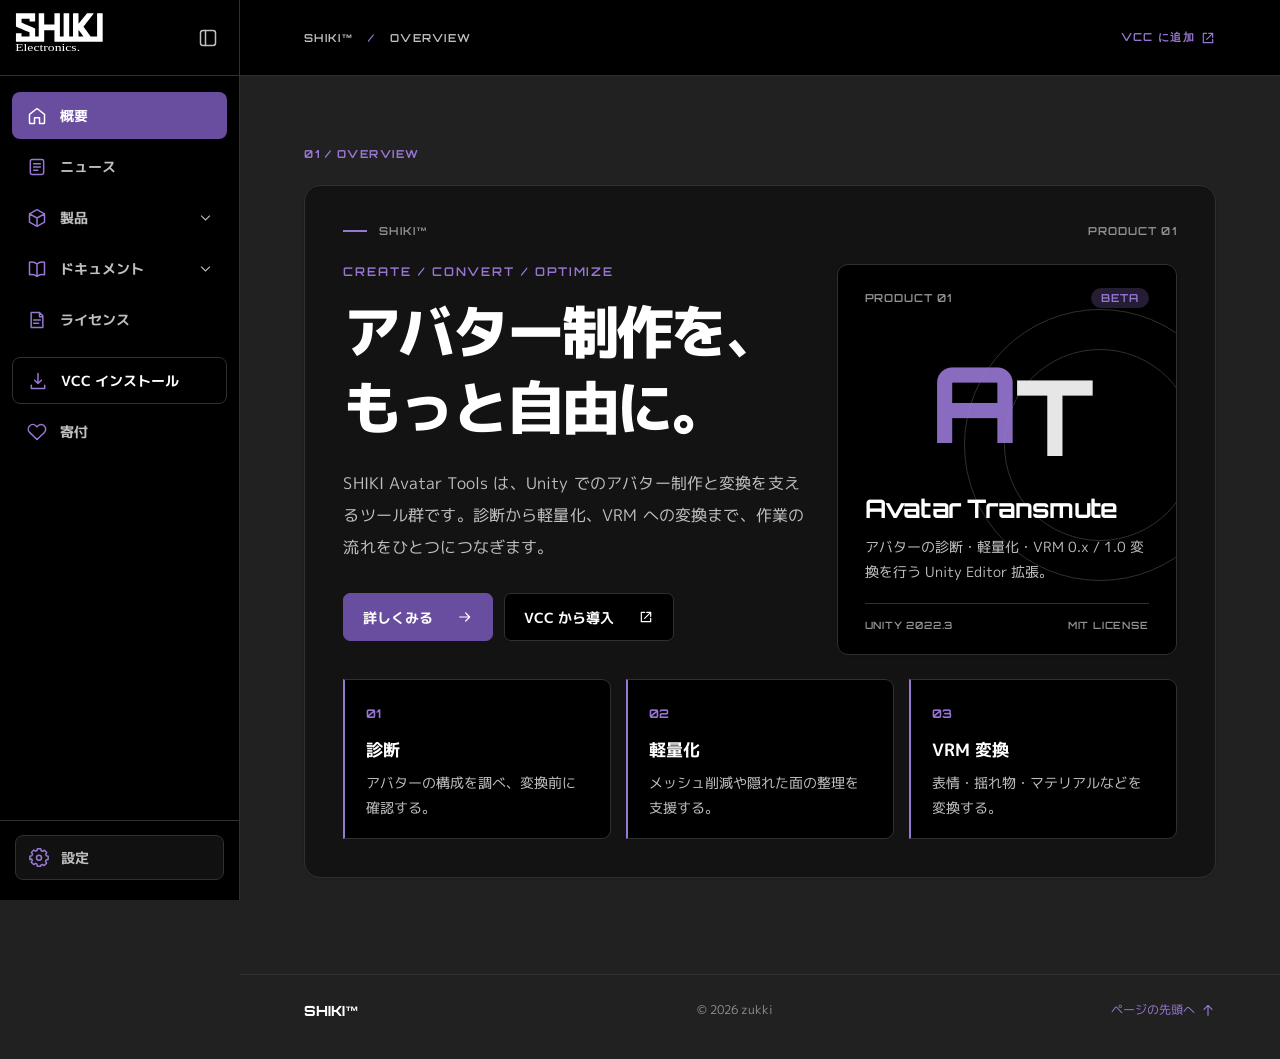
==== index.html @ 2974c8b5 "first commit" ====
<!doctype html>
<html lang="ja" data-theme="dark">
<head>
  <meta charset="utf-8"><meta name="viewport" content="width=device-width, initial-scale=1">
  <meta name="theme-color" content="#212121">
  <meta name="description" content="SHIKI Avatar Tools。Unity 向けアバター制作ツールの概要、ニュース、ドキュメント、ライセンス、VCC インストール。">
  <title>概要 — SHIKI™</title>
  <link rel="icon" href="./assets/svg/favicon.svg" type="image/svg+xml">
  <link rel="preconnect" href="https://fonts.googleapis.com"><link rel="preconnect" href="https://fonts.gstatic.com" crossorigin>
  <link href="https://fonts.googleapis.com/css2?family=M+PLUS+1p:wght@400;500;600;700;800&family=Noto+Sans+KR:wght@400;600;700&family=Noto+Sans+SC:wght@400;600;700&family=Noto+Sans+TC:wght@400;600;700&family=Orbitron:wght@500;600;700;800&display=swap" rel="stylesheet">
  <link rel="stylesheet" href="./assets/css/style.css"><script src="./assets/js/extra.js" defer></script><script src="./assets/js/script.js" defer></script>
</head>
<body data-page="overview">
  <a class="skip-link" href="#main"><span data-i18n="skip" >本文へ移動</span></a>
  <div class="cursor-glow" aria-hidden="true"></div>
  <aside class="sidebar" id="site-sidebar" aria-label="Site navigation">
    <div class="sidebar-head">
      <a class="brand" href="./index.html" aria-label="SHIKI Avatar Tools"><img src="./assets/svg/shiki-logo.svg" alt="SHIKI Electronics"></a>
      <button id="sidebar-toggle" class="sidebar-toggle" type="button" aria-controls="site-sidebar" aria-expanded="true" aria-label="サイドバーを折りたたむ"><svg aria-hidden="true" viewBox="0 0 24 24"><use href="./assets/svg/icons.svg#sidebar"/></svg></button>
    </div>
    <nav class="side-nav" aria-label="Main navigation"><a href="./index.html" class="active" aria-current="page"><span class="nav-icon"><svg aria-hidden="true" viewBox="0 0 24 24"><use href="./assets/svg/icons.svg#home"/></svg></span><span data-i18n="nav_overview" >概要</span></a><a href="./news.html" class="" ><span class="nav-icon"><svg aria-hidden="true" viewBox="0 0 24 24"><use href="./assets/svg/icons.svg#news"/></svg></span><span data-i18n="nav_news" >ニュース</span></a><div class="nav-group" data-nav-group="products"><button type="button" class="nav-disclosure" aria-controls="nav-products-items" aria-expanded="false" aria-label="製品"><span class="nav-icon"><svg aria-hidden="true" viewBox="0 0 24 24"><use href="./assets/svg/icons.svg#cube"/></svg></span><span data-i18n="nav_products" >製品</span><svg class="nav-chevron" aria-hidden="true" viewBox="0 0 24 24"><use href="./assets/svg/icons.svg#down"/></svg></button><div class="nav-branch" id="nav-products-items" hidden><a href="./tools/avatar-transmute.html" class="nav-child" ><span class="nav-icon"><svg aria-hidden="true" viewBox="0 0 24 24"><use href="./assets/svg/icons.svg#right"/></svg></span><span data-i18n="nav_avatar_transmute" >Avatar Transmute</span></a></div></div><div class="nav-group" data-nav-group="docs"><button type="button" class="nav-disclosure" aria-controls="nav-docs-items" aria-expanded="false" aria-label="ドキュメント"><span class="nav-icon"><svg aria-hidden="true" viewBox="0 0 24 24"><use href="./assets/svg/icons.svg#book"/></svg></span><span data-i18n="nav_docs" >ドキュメント</span><svg class="nav-chevron" aria-hidden="true" viewBox="0 0 24 24"><use href="./assets/svg/icons.svg#down"/></svg></button><div class="nav-branch" id="nav-docs-items" hidden><a href="./docs.html" class="nav-child " ><span class="nav-icon"><svg aria-hidden="true" viewBox="0 0 24 24"><use href="./assets/svg/icons.svg#book"/></svg></span><span data-i18n="nav_docs_all" >一覧を見る</span></a><a href="./docs/install.html" class="nav-child" ><span class="nav-icon"><svg aria-hidden="true" viewBox="0 0 24 24"><use href="./assets/svg/icons.svg#download"/></svg></span><span data-i18n="nav_docs_install" >共通 / インストール</span></a><a href="./docs/avatar-transmute.html" class="nav-child" ><span class="nav-icon"><svg aria-hidden="true" viewBox="0 0 24 24"><use href="./assets/svg/icons.svg#book"/></svg></span><span data-i18n="nav_docs_at" >Avatar Transmute</span></a></div></div><a href="./license.html" class="" ><span class="nav-icon"><svg aria-hidden="true" viewBox="0 0 24 24"><use href="./assets/svg/icons.svg#license"/></svg></span><span data-i18n="nav_license" >ライセンス</span></a><a href="https://shikielectronics.github.io/vpm-repository/" class="install-nav" ><span class="nav-icon"><svg aria-hidden="true" viewBox="0 0 24 24"><use href="./assets/svg/icons.svg#download"/></svg></span><span data-i18n="nav_install" >VCC インストール</span></a><a href="./donate.html" class="" ><span class="nav-icon"><svg aria-hidden="true" viewBox="0 0 24 24"><use href="./assets/svg/icons.svg#heart"/></svg></span><span data-i18n="nav_donate" >寄付</span></a></nav>
    <div class="sidebar-bottom">
      <div class="settings-panel" id="settings-panel" hidden role="group" aria-label="Settings">
        <div class="settings-heading"><svg aria-hidden="true" viewBox="0 0 24 24"><use href="./assets/svg/icons.svg#settings"/></svg><strong data-i18n="settings" >設定</strong></div>
        <div class="lang-select-wrap"><label for="language-select"><span data-i18n="language" >言語</span></label><select id="language-select" aria-label="Language"><option value="ja">JP</option><option value="ko">KR</option><option value="zh-CN">CN</option><option value="zh-TW">CN-TW</option><option value="en">EN</option></select></div>
        <div class="theme-row"><span><span data-i18n="appearance" >表示</span></span><button class="scene-toggle" id="theme-toggle" type="button" aria-label="ライトテーマに切り替える" aria-pressed="true"><span class="toggle-sky toggle-sky-day"></span><span class="toggle-sky toggle-sky-night"></span><span class="toggle-cloud"></span><span class="toggle-stars"></span><span class="toggle-orb"><svg class="orb-sun" aria-hidden="true" viewBox="0 0 24 24"><use href="./assets/svg/icons.svg#sun"/></svg><svg class="orb-moon" aria-hidden="true" viewBox="0 0 24 24"><use href="./assets/svg/icons.svg#moon"/></svg></span></button></div>
      </div>
      <button type="button" class="settings-button" id="settings-button" aria-controls="settings-panel" aria-expanded="false" aria-label="設定を開く"><svg aria-hidden="true" viewBox="0 0 24 24"><use href="./assets/svg/icons.svg#settings"/></svg><span data-i18n="settings" >設定</span></button>
    </div>
  </aside>
  <div class="page-shell">
    <header class="topbar"><span class="topbar-path">SHIKI™ <span>/</span> OVERVIEW</span><div class="topbar-tools"><a class="topbar-action" href="https://shikielectronics.github.io/vpm-repository/"><span data-i18n="top_install" >VCC に追加</span> <svg aria-hidden="true" viewBox="0 0 24 24"><use href="./assets/svg/icons.svg#external"/></svg></a></div></header>
    <main id="main"><div class="intro" id="products"><div class="overview-heading"><span class="section-index">01 / OVERVIEW</span></div><section class="product-showcase" aria-label="Avatar Transmute" data-reveal>
      <div class="eyebrow"><span class="eyebrow-line"></span> SHIKI™ <span class="edition">PRODUCT 01</span></div>
      <div class="intro-grid"><div class="product-copy"><p class="kicker">CREATE / CONVERT / OPTIMIZE</p>
        <h1 data-i18n="overview_title" id="page-title">アバター制作を、もっと自由に。</h1><p data-i18n="overview_lead" class="lead">SHIKI Avatar Tools は、Unity でのアバター制作と変換を支えるツール群です。診断から軽量化、VRM への変換まで、作業の流れをひとつにつなぎます。</p>
        <div class="intro-actions"><a class="btn btn-primary" href="./tools/avatar-transmute.html"><span data-i18n="button_detail" >詳しくみる</span> <svg aria-hidden="true" viewBox="0 0 24 24"><use href="./assets/svg/icons.svg#right"/></svg></a><a class="btn btn-secondary" href="https://shikielectronics.github.io/vpm-repository/"><span data-i18n="button_install" >VCC から導入</span> <svg aria-hidden="true" viewBox="0 0 24 24"><use href="./assets/svg/icons.svg#external"/></svg></a></div>
      </div><div class="product-panel card" data-reveal><div class="panel-top"><span>PRODUCT 01</span><span class="beta-pill">BETA</span></div><div class="product-glyph" aria-hidden="true"><span>A</span><span>T</span></div><h2>Avatar Transmute</h2>
        <p data-i18n="product_desc" >アバターの診断・軽量化・VRM 0.x / 1.0 変換を行う Unity Editor 拡張。</p><div class="panel-footer"><span>UNITY 2022.3</span><span>MIT LICENSE</span></div></div></div>
      <div class="capability-grid"><article class="mini-card" data-reveal style="--reveal-delay:0ms"><span class="feature-num">01</span><h3 data-i18n="feature_diagnose" >診断</h3><p data-i18n="feature_diagnose_desc" >アバターの構成を調べ、変換前に確認する。</p></article><article class="mini-card" data-reveal style="--reveal-delay:70ms"><span class="feature-num">02</span><h3 data-i18n="feature_optimize" >軽量化</h3><p data-i18n="feature_optimize_desc" >メッシュ削減や隠れた面の整理を支援する。</p></article><article class="mini-card" data-reveal style="--reveal-delay:140ms"><span class="feature-num">03</span><h3 data-i18n="feature_convert" >VRM 変換</h3><p data-i18n="feature_convert_desc" >表情・揺れ物・マテリアルなどを変換する。</p></article></div>
    </section></div></main>
    <footer class="footer"><span class="footer-brand">SHIKI™</span><span>© 2026 zukki</span><a href="#main"><span data-i18n="back_top" >ページの先頭へ</span> <svg aria-hidden="true" viewBox="0 0 24 24"><use href="./assets/svg/icons.svg#up"/></svg></a></footer>
  </div>
</body></html>
---- assets/css/style.css ----
:root{color-scheme:dark;--bg:#212121;--surface:#000;--surface-alt:#111;--border:#303030;--text:#fff;--sub:#c0c0c0;--muted:#929292;--accent:#9877d4;--accent-strong:#694d9f;--accent-tint:#251d33;--hover:#1a1a1a;--shadow:0 1px 3px rgba(0,0,0,.12);--sidebar:240px}
:root[data-theme="light"]{color-scheme:light;--bg:#f2f2f2;--surface:#fff;--surface-alt:#fafafa;--border:#e0e0e0;--text:#1a1a1a;--sub:#555;--muted:#777;--accent:#694d9f;--accent-strong:#694d9f;--accent-tint:#eee7fb;--hover:#f5f5f5;--shadow:0 1px 3px rgba(0,0,0,.08)}
*{box-sizing:border-box}html{scroll-behavior:smooth;scroll-padding-top:88px}body{margin:0;background:var(--bg);color:var(--text);font-family:'M PLUS 1p',system-ui,sans-serif;font-size:16px;line-height:1.8}button,a{font:inherit}button{cursor:pointer}a{color:inherit}a:focus-visible,button:focus-visible,summary:focus-visible{outline:3px solid var(--accent);outline-offset:3px}::selection{background:var(--accent);color:#fff}.skip-link{position:fixed;z-index:1000;top:-60px;left:12px;background:var(--accent-strong);color:white;padding:8px 14px}.skip-link:focus{top:12px}
.sidebar{position:fixed;inset:0 auto 0 0;width:var(--sidebar);display:flex;flex-direction:column;background:var(--surface);border-right:1px solid var(--border);z-index:50}.brand{display:flex;align-items:center;gap:12px;min-height:96px;padding:0 22px;text-decoration:none;border-bottom:1px solid var(--border)}.brand-mark{width:39px;height:39px;display:grid;place-items:center;border-radius:10px;background:var(--accent-strong);font:800 22px/1 Orbitron,sans-serif;color:#fff;box-shadow:0 0 24px rgba(105,77,159,.26)}.brand-name{display:flex;flex-direction:column;line-height:1.2}.brand-name strong{font:800 17px Orbitron,sans-serif;letter-spacing:.06em}.brand-name small{margin-top:4px;font:600 9px Orbitron,sans-serif;letter-spacing:.1em;color:var(--muted)}.side-nav{display:flex;flex-direction:column;gap:4px;padding:26px 12px;flex:1}.side-nav a{display:flex;align-items:center;gap:13px;min-height:47px;padding:0 14px;border-radius:8px;text-decoration:none;font-size:14px;font-weight:600;color:var(--sub);transition:background .2s,color .2s}.side-nav a:hover{background:var(--hover);color:var(--text)}.side-nav a.active{background:var(--accent-strong);color:#fff}.side-nav a.install-nav{margin-top:22px;border:1px solid var(--border);color:var(--text)}.side-nav a.install-nav.active{border-color:var(--accent-strong);color:#fff}.nav-icon{display:grid;place-items:center;width:22px;font:700 20px/1 Orbitron,sans-serif;color:var(--accent)}.active .nav-icon{color:white}.sidebar-bottom{padding:16px 12px 24px;border-top:1px solid var(--border)}.theme-toggle{width:100%;display:flex;align-items:center;gap:12px;padding:10px 14px;border:1px solid var(--border);border-radius:8px;background:var(--surface-alt);color:var(--sub);font-size:13px;text-align:left}.theme-toggle:hover{border-color:var(--accent);color:var(--text)}.theme-toggle span:first-child{font-size:21px;line-height:1}.side-credit{display:block;margin:15px 15px 0;font:500 11px Orbitron,sans-serif;color:var(--muted)}
.page-shell{margin-left:var(--sidebar);min-width:0}.topbar{height:70px;display:flex;align-items:center;justify-content:space-between;gap:16px;padding:0 clamp(24px,5vw,72px);border-bottom:1px solid var(--border);background:var(--surface);font:600 11px Orbitron,sans-serif;letter-spacing:.12em}.topbar-path{color:var(--sub)}.topbar-path span{padding:0 10px;color:var(--accent)}.topbar-action{text-decoration:none;color:var(--accent);white-space:nowrap}.topbar-action:hover{text-decoration:underline}main{max-width:1560px;margin:auto;padding:0 clamp(24px,5vw,72px) 96px}.intro{padding-top:62px}.eyebrow{display:flex;align-items:center;gap:12px;color:var(--muted);font:600 11px Orbitron,sans-serif;letter-spacing:.1em}.eyebrow-line{width:24px;height:2px;background:var(--accent)}.edition{margin-left:auto}.intro-grid{display:grid;grid-template-columns:minmax(0,1.2fr) minmax(340px,.8fr);align-items:stretch;gap:30px;margin-top:35px}.kicker{margin:0 0 14px;color:var(--accent);font:600 12px Orbitron,sans-serif;letter-spacing:.16em}h1,h2,h3,p{margin-top:0}h1{font-size:clamp(2.3rem,4.5vw,4.5rem);line-height:1.32;letter-spacing:-.06em;margin-bottom:22px;font-weight:800}h1 em{font-style:normal;color:var(--accent)}.lead{max-width:660px;color:var(--sub);line-height:2;letter-spacing:.01em;margin-bottom:30px}.intro-actions{display:flex;gap:11px;flex-wrap:wrap;margin-bottom:14px}.btn{display:inline-flex;align-items:center;justify-content:space-between;gap:24px;min-height:48px;padding:10px 19px;border-radius:7px;font-size:14px;font-weight:700;text-decoration:none;transition:transform .2s,background .2s,border-color .2s}.btn:hover{transform:translateY(-2px)}.btn-primary{background:var(--accent-strong);border:1px solid var(--accent-strong);color:#fff}.btn-primary:hover{background:#8061b5;border-color:#8061b5}.btn-secondary{border:1px solid var(--border);background:var(--surface);color:var(--text)}.btn-secondary:hover{border-color:var(--accent)}.card{border:1px solid var(--border);border-radius:11px;background:var(--surface);box-shadow:var(--shadow)}.product-panel{display:flex;flex-direction:column;min-height:370px;overflow:hidden;padding:23px 27px;position:relative}.product-panel:before{content:"";position:absolute;width:270px;height:270px;border:1px solid var(--border);border-radius:50%;right:-60px;top:44px;pointer-events:none}.product-panel:after{content:"";position:absolute;width:190px;height:190px;border:1px solid var(--border);border-radius:50%;right:-20px;top:84px;pointer-events:none}.panel-top,.panel-footer{display:flex;justify-content:space-between;align-items:center;gap:15px;font:600 11px Orbitron,sans-serif;letter-spacing:.08em;color:var(--muted)}.beta-pill{padding:3px 10px;border-radius:999px;background:var(--accent-tint);color:var(--accent)}.product-glyph{display:flex;align-items:center;gap:0;flex:1;color:var(--accent);font:800 clamp(70px,8vw,135px)/1 Orbitron,sans-serif;letter-spacing:-.16em;opacity:.9}.product-glyph span:last-child{color:var(--text);margin-left:12px;transform:translateY(17px)}.product-panel h2{font:700 clamp(20px,2vw,26px) Orbitron,sans-serif;letter-spacing:-.03em;margin:0 0 8px}.product-panel p{color:var(--sub);font-size:14px;margin:0 0 19px}.panel-footer{border-top:1px solid var(--border);padding-top:15px;font-size:10px}.capability-grid{display:grid;grid-template-columns:repeat(3,1fr);gap:15px;margin-top:25px}.mini-card{padding:18px 21px;border-left:2px solid var(--accent);background:var(--surface);border-radius:0 9px 9px 0}.feature-num{color:var(--accent);font:700 12px Orbitron,sans-serif}.mini-card h3{margin:8px 0 4px;font-size:17px}.mini-card p{margin:0;color:var(--sub);font-size:14px}
.section{padding-top:100px;scroll-margin-top:10px}.section-head{display:flex;align-items:end;justify-content:space-between;gap:20px;border-bottom:1px solid var(--border);padding-bottom:19px;margin-bottom:22px}.section-index{color:var(--accent);font:700 11px Orbitron,sans-serif;letter-spacing:.14em}.section-head h2{font-size:clamp(25px,2.6vw,36px);line-height:1.35;margin:8px 0 0;letter-spacing:-.03em}.section-head>p{color:var(--muted);font-size:14px;margin:0 0 4px;text-align:right}.news-item{display:grid;grid-template-columns:140px 1fr 24px;gap:24px;align-items:start;padding:25px 28px}.news-date{font:600 13px Orbitron,sans-serif;color:var(--muted);padding-top:5px}.news-type,.doc-label{font:700 11px Orbitron,sans-serif;letter-spacing:.1em;color:var(--accent)}.news-item h3{font-size:17px;margin:6px 0}.news-item p{color:var(--sub);font-size:14px;margin:0}.news-arrow{font-size:22px;color:var(--accent)}.news-more{display:flex;justify-content:space-between;gap:15px;padding:16px 5px;color:var(--muted);font-size:13px}.news-more a{white-space:nowrap;color:var(--accent);text-decoration:none;font-weight:700}.news-more a:hover{text-decoration:underline}
.docs-layout{display:grid;grid-template-columns:minmax(0,1.35fr) minmax(290px,.65fr);gap:16px}.docs-main,.docs-side{display:flex;flex-direction:column;gap:16px}.doc-card,.detail-card{padding:27px 29px}.doc-card h3,.detail-card h3,.install-grid h3,.license-grid h3{font-size:20px;margin:9px 0 12px}.doc-card p,.detail-card p,.install-grid p,.license-grid p{color:var(--sub);font-size:14px;line-height:1.9}.inline-link{color:var(--accent);font-size:14px;font-weight:700;text-decoration:none}.inline-link:hover{text-decoration:underline}.steps{list-style:none;margin:12px 0 0;padding:0}.steps li{display:flex;gap:18px;border-top:1px solid var(--border);padding:14px 0}.steps li:last-child{padding-bottom:0}.steps li>span{font:700 13px Orbitron,sans-serif;color:var(--accent);padding-top:3px}.steps strong{font-size:15px}.steps p{margin:3px 0 0}.check-list{list-style:none;padding:0;margin:14px 0 0}.check-list li{padding:10px 0 10px 24px;position:relative;font-size:14px;border-top:1px solid var(--border)}.check-list li:before{content:"◆";position:absolute;left:0;color:var(--accent);font-size:10px;top:14px}.caution{border-color:color-mix(in srgb,var(--accent) 40%,var(--border))}.caution p{margin-bottom:0}
.license-grid{display:grid;grid-template-columns:minmax(270px,.7fr) minmax(0,1.3fr);gap:16px}.license-summary,.license-detail{padding:26px 29px}.license-stamp{display:inline-block;color:var(--accent);font:800 42px Orbitron,sans-serif;letter-spacing:-.06em}.license-summary h3{margin-top:1px}.license-summary .muted{font:500 11px Orbitron,sans-serif;color:var(--muted);margin-top:30px}.license-detail details{margin-top:20px;border-top:1px solid var(--border);padding-top:15px}.license-detail summary{display:flex;justify-content:space-between;align-items:center;cursor:pointer;color:var(--accent);font-weight:700;font-size:14px}.license-text{margin-top:18px;padding:18px;background:var(--surface-alt);border:1px solid var(--border);border-radius:6px;max-height:320px;overflow:auto}.license-text p{font-family:system-ui,sans-serif;font-size:13px;line-height:1.65;color:var(--sub);white-space:normal;margin-bottom:14px}.license-text p:last-child{margin-bottom:0}
.install-grid{display:grid;grid-template-columns:1fr 1fr;gap:16px}.install-primary,.install-manual{padding:28px 30px}.install-primary{background:linear-gradient(135deg,var(--surface) 55%,var(--accent-tint))}.install-button{margin:8px 0 18px}.install-primary .small-note{font-size:13px;margin:0}.copy-row{display:flex;align-items:center;gap:10px;border:1px solid var(--border);background:var(--surface-alt);border-radius:7px;padding:7px}.copy-row code{min-width:0;overflow-wrap:anywhere;flex:1;padding:0 7px;font-size:12px;line-height:1.5;color:var(--text)}.copy-row button{flex:none;border:0;border-radius:5px;background:var(--accent-strong);color:#fff;padding:8px 12px;font-size:13px;font-weight:700}.copy-row button:hover{background:#8061b5}.copy-feedback{min-height:20px;margin:3px 0!important;color:var(--accent)!important;font-size:12px!important}.beta-note{border-top:1px solid var(--border);margin-top:12px;padding-top:15px;display:flex;gap:12px}.beta-note span{font:700 11px Orbitron,sans-serif;color:var(--accent)}.beta-note p{margin:0;font-size:13px}.footer{max-width:1560px;margin:auto;padding:24px clamp(24px,5vw,72px) 38px;border-top:1px solid var(--border);display:flex;justify-content:space-between;gap:15px;align-items:center;color:var(--muted);font-size:12px}.footer-brand{font:800 14px Orbitron,sans-serif;color:var(--text)}.footer-brand i{font-style:normal;font-size:10px;color:var(--accent)}.footer a{text-decoration:none;color:var(--accent)}
@media(max-width:1100px){:root{--sidebar:74px}.brand{padding:0;justify-content:center}.brand-name,.side-nav a span:last-child,.theme-label,.side-credit{display:none}.side-nav{align-items:center;padding:26px 8px}.side-nav a,.side-nav a.install-nav{width:48px;justify-content:center;padding:0;margin-top:0}.sidebar-bottom{padding:14px 8px}.theme-toggle{justify-content:center;padding:8px}.intro-grid{grid-template-columns:1fr minmax(280px,.78fr)}}
@media(max-width:760px){:root{--sidebar:0px}body{padding-bottom:65px}.sidebar{inset:auto 0 0;width:100%;height:65px;flex-direction:row;border-right:0;border-top:1px solid var(--border);box-shadow:0 -5px 24px rgba(0,0,0,.12)}.brand{display:none}.side-nav{padding:5px;flex:1;flex-direction:row;justify-content:space-around;gap:1px}.side-nav a,.side-nav a.install-nav{width:auto;min-width:0;flex:1;height:54px;min-height:0;flex-direction:column;gap:0;padding:5px 2px;font-size:10px;line-height:1.3;border:0;margin:0;text-align:center}.side-nav a span:last-child{display:block;white-space:nowrap;font-size:clamp(8px,2.1vw,11px)}.nav-icon{height:24px;font-size:18px}.sidebar-bottom{padding:6px 5px 6px 0;border-top:0;display:flex;align-items:center}.theme-toggle{width:38px;height:48px;border:0;background:transparent}.theme-toggle span:first-child{font-size:19px}.topbar{height:58px}.intro{padding-top:44px}.intro-grid,.docs-layout,.license-grid,.install-grid{grid-template-columns:1fr}.product-panel{min-height:310px}.product-glyph{font-size:100px}.capability-grid{grid-template-columns:1fr}.section{padding-top:76px}.section-head{align-items:start;flex-direction:column;gap:3px}.section-head>p{text-align:left}.footer{flex-wrap:wrap}.news-item{grid-template-columns:1fr 20px;gap:9px}.news-date{grid-column:1/-1}.news-more{flex-direction:column}}
@media(max-width:420px){main{padding-left:18px;padding-right:18px}.topbar{padding:0 18px}.topbar-path{font-size:9px}.topbar-action{font-size:10px}h1{font-size:2.15rem}.product-panel{padding:21px}.news-item,.doc-card,.detail-card,.license-summary,.license-detail,.install-primary,.install-manual{padding:21px}.footer{padding-left:18px;padding-right:18px}.side-nav a span:last-child{font-size:8px}}
@media(prefers-reduced-motion:reduce){html{scroll-behavior:auto}*,*::before,*::after{transition:none!important;animation:none!important}}

/* Shared five-page navigation and preferences */
body{isolation:isolate}.cursor-glow{position:fixed;left:0;top:0;width:min(46vw,520px);height:min(46vw,520px);border-radius:50%;background:radial-gradient(circle,rgba(130,76,205,.15) 0%,rgba(116,70,190,.07) 35%,transparent 70%);pointer-events:none;z-index:80;opacity:0;transition:opacity .4s;mix-blend-mode:screen}.cursor-glow.visible{opacity:1}:root[data-theme="light"] .cursor-glow{background:radial-gradient(circle,rgba(121,70,184,.13),transparent 70%);mix-blend-mode:multiply}
.sidebar,.page-shell{position:relative;z-index:1}.sidebar{position:fixed}.logo-frame{width:52px;height:46px;flex:none;overflow:hidden;display:grid;place-items:center}.logo-frame img{width:75px;max-width:none;display:block;filter:invert(1)}:root[data-theme="light"] .logo-frame img{filter:none}.brand{gap:6px;padding:0 14px}.brand-name strong{font-size:14px;letter-spacing:.03em}.brand-name small{font-size:7px;white-space:nowrap}.nav-icon svg{width:20px;height:20px;fill:none;stroke:currentColor;stroke-width:1.8;stroke-linecap:round;stroke-linejoin:round}.side-nav a.active .nav-icon svg{stroke:#fff}.side-nav a{gap:12px}.sidebar-bottom{padding:15px 15px 19px}.prefs-title{font:600 10px Orbitron,sans-serif;color:var(--muted);letter-spacing:.08em;margin:0 0 9px}.lang-select-wrap,.theme-row{display:flex;align-items:center;justify-content:space-between;gap:8px;color:var(--sub);font-size:13px;margin:10px 0}.lang-select-wrap select,.topbar-tools select{appearance:none;min-width:82px;padding:5px 21px 5px 10px;border:1px solid var(--border);border-radius:6px;background:var(--surface-alt);color:var(--text);font:700 12px Orbitron,sans-serif;cursor:pointer;background-image:url("data:image/svg+xml,%3Csvg xmlns='http://www.w3.org/2000/svg' width='12' height='12' viewBox='0 0 24 24' fill='none' stroke='%239877d4' stroke-width='2'%3E%3Cpath d='m5 9 7 7 7-7'/%3E%3C/svg%3E");background-position:right 5px center;background-repeat:no-repeat}.scene-toggle{width:100px;height:44px;padding:0;border:0;background:transparent;border-radius:30px;overflow:hidden;display:block;flex:none;box-shadow:0 2px 8px rgba(0,0,0,.25)}.scene-toggle img{width:100%;height:100%;display:block}.scene-toggle .scene-day{display:none}:root[data-theme="light"] .scene-toggle .scene-day{display:block}:root[data-theme="light"] .scene-toggle .scene-night{display:none}.scene-toggle:hover{filter:brightness(1.08)}.side-credit{font-size:10px;margin:13px 0 0}.topbar-tools{display:flex;align-items:center;gap:20px}.topbar-tools label,.topbar-tools select{display:none}.topbar-action{display:inline-flex;align-items:center;gap:5px}.topbar-action svg,.btn svg,.inline-link svg,.footer svg,.news-more svg,.license-detail summary svg{width:16px;height:16px;fill:none;stroke:currentColor;stroke-width:1.8;stroke-linecap:round;stroke-linejoin:round;vertical-align:middle}.btn svg{flex:none}.footer a,.news-more a{display:inline-flex;align-items:center;gap:5px}.product-glyph{justify-content:center;overflow:hidden}.product-glyph img{display:block;width:min(100%,260px);height:auto;filter:invert(1)}:root[data-theme="light"] .product-glyph img{filter:none}.product-panel{min-height:360px}.page-section{padding-top:64px;min-height:calc(100vh - 200px)}.page-section .section-head{margin-bottom:26px}.page-section h1{font-size:clamp(2rem,3vw,2.8rem);line-height:1.25;margin:8px 0 0;letter-spacing:-.03em}.page-section .section-head>p{max-width:360px}.news-item h2{font-size:18px;margin:7px 0}.news-item time{font:600 13px Orbitron,sans-serif;color:var(--muted);padding-top:5px}.doc-card h2,.detail-card h2,.license-grid h2,.install-grid h2{font-size:20px;margin:9px 0 12px}.license-detail summary svg{transition:transform .2s}.license-detail details[open] summary svg{transform:rotate(180deg)}.copy-row button:focus-visible{outline:3px solid var(--accent);outline-offset:2px}
html[lang="ko"] body{font-family:'Noto Sans KR','M PLUS 1p',sans-serif}html[lang="zh-CN"] body{font-family:'Noto Sans SC','M PLUS 1p',sans-serif}html[lang="zh-TW"] body{font-family:'Noto Sans TC','M PLUS 1p',sans-serif}html[lang="en"] body{font-family:system-ui,sans-serif}html[lang="en"] h1{letter-spacing:-.045em}
@media(max-width:1100px){.brand{padding:0}.logo-frame{width:58px}.brand-name,.prefs-title,.lang-select-wrap,.theme-row>span,.side-credit{display:none}.sidebar-bottom{padding:10px 4px 16px}.theme-row{margin:0}.scene-toggle{width:62px;height:30px}.nav-icon svg{width:21px;height:21px}.topbar-tools label,.topbar-tools select{display:block}}
@media(max-width:760px){.sidebar{z-index:100}.side-nav a span:last-child{display:block}.sidebar-bottom{padding:8px 5px 8px 0}.scene-toggle{width:48px;height:28px}.topbar-tools{gap:7px}.topbar-tools label{display:none}.topbar-tools select{min-width:70px}.topbar-action{font-size:10px}.page-section{padding-top:40px;min-height:calc(100vh - 210px)}.cursor-glow{display:none}}
@media(max-width:420px){.topbar-path{max-width:160px;overflow:hidden;text-overflow:ellipsis;white-space:nowrap}.topbar-action svg{display:none}.scene-toggle{width:36px;height:24px}.side-nav a span:last-child{font-size:8px}}

/* Sidebar brand, settings, and animated theme control */
:root[data-theme="light"] .cursor-glow{display:none}
.brand{min-height:106px;justify-content:center;padding:10px 15px}.brand>img{display:block;width:100%;max-width:174px;max-height:84px;object-fit:contain;filter:invert(1)}:root[data-theme="light"] .brand>img{filter:none}
.sidebar-bottom{position:relative;padding:14px 15px 20px}.settings-button{width:100%;min-height:44px;display:flex;align-items:center;gap:12px;padding:9px 13px;border:1px solid var(--border);border-radius:8px;background:var(--surface-alt);color:var(--sub);font-size:14px;font-weight:600;text-align:left}.settings-button:hover,.settings-button[aria-expanded="true"]{color:var(--text);border-color:var(--accent);background:var(--accent-tint)}.settings-button svg,.settings-heading svg{width:20px;height:20px;flex:none;fill:none;stroke:currentColor;stroke-width:1.8;stroke-linecap:round;stroke-linejoin:round}.settings-button svg{color:var(--accent)}.settings-panel[hidden]{display:none!important}.settings-panel{position:absolute;left:15px;right:15px;bottom:calc(100% + 8px);z-index:300;padding:16px;background:var(--surface);border:1px solid var(--border);border-radius:11px;box-shadow:0 14px 32px rgba(0,0,0,.24)}.settings-heading{display:flex;align-items:center;gap:9px;padding-bottom:12px;margin-bottom:10px;border-bottom:1px solid var(--border);font-size:14px}.settings-heading svg{color:var(--accent)}.settings-panel .lang-select-wrap,.settings-panel .theme-row{display:flex;margin:13px 0;color:var(--sub);font-size:14px}.settings-panel .lang-select-wrap select{display:block;min-width:98px}.settings-panel .theme-row{margin-bottom:0}.settings-panel .theme-row>span{display:block}
.scene-toggle{position:relative;width:124px;height:52px;overflow:hidden;border:0;border-radius:999px;isolation:isolate;box-shadow:0 2px 8px rgba(0,0,0,.25);background:var(--surface-alt);transition:box-shadow .35s,transform .35s}.scene-toggle:hover{transform:translateY(-1px);box-shadow:0 4px 14px rgba(105,77,159,.32)}.scene-toggle img.scene-day,.scene-toggle img.scene-night{position:absolute;inset:0;display:block!important;width:100%;height:100%;object-fit:cover;transition:opacity .42s cubic-bezier(.2,.8,.2,1),transform .48s cubic-bezier(.2,.8,.2,1)}.scene-toggle .scene-day{opacity:0;transform:translateX(-10px) scale(1.08)}.scene-toggle .scene-night{opacity:1;transform:translateX(0) scale(1)}:root[data-theme="light"] .scene-toggle .scene-day{opacity:1;transform:translateX(0) scale(1)}:root[data-theme="light"] .scene-toggle .scene-night{opacity:0;transform:translateX(10px) scale(1.08)}.scene-toggle::after{content:"";position:absolute;inset:-25% auto -25% -30%;width:30%;background:linear-gradient(90deg,transparent,rgba(255,255,255,.35),transparent);transform:skewX(-20deg);opacity:0;pointer-events:none}.scene-toggle.switching::after{animation:toggle-sheen .5s ease-out}@keyframes toggle-sheen{0%{left:-30%;opacity:0}20%{opacity:1}100%{left:120%;opacity:0}}
.product-panel>*{position:relative;z-index:1}.product-panel::before,.product-panel::after{z-index:0}.product-glyph{justify-content:center;min-height:145px;margin:14px 0 7px;overflow:visible;font-size:clamp(78px,8.2vw,122px);letter-spacing:-.12em;line-height:1}.product-glyph span:first-child{color:var(--accent)}.product-glyph span:last-child{color:var(--text);margin-left:8px;transform:translateY(13px)}.product-panel h2{line-height:1.35}.product-panel p{line-height:1.8}.product-panel{min-height:360px}
@media(max-width:1100px){.brand{display:none}.side-nav{padding-top:20px}.sidebar-bottom{padding:10px 12px 18px}.settings-button{width:48px;height:48px;justify-content:center;padding:0}.settings-button span{display:none}.settings-panel{position:fixed;left:calc(var(--sidebar) + 11px);right:auto;bottom:16px;width:258px}.settings-panel .lang-select-wrap{display:flex}.settings-panel .theme-row>span{display:block}.settings-panel .scene-toggle{width:124px;height:52px}}
@media(max-width:760px){.side-nav{padding:5px}.sidebar-bottom{padding:8px 6px 8px 0}.settings-button{width:46px;height:48px;border:0;background:transparent}.settings-panel{left:auto;right:10px;bottom:74px;width:min(280px,calc(100vw - 20px))}.settings-panel .scene-toggle{width:124px;height:52px}}
@media(prefers-reduced-motion:reduce){.scene-toggle img.scene-day,.scene-toggle img.scene-night{transition:none}.scene-toggle.switching::after{animation:none}}

.topbar-left{display:flex;align-items:center;gap:16px;min-width:0}.sidebar-toggle{width:34px;height:34px;flex:none;display:grid;place-items:center;padding:5px;border:1px solid transparent;border-radius:7px;background:transparent;color:var(--sub)}.sidebar-toggle:hover{background:var(--hover);border-color:var(--border);color:var(--accent)}.sidebar-toggle svg{width:20px;height:20px;fill:none;stroke:currentColor;stroke-width:1.8;stroke-linecap:round;stroke-linejoin:round}
@media(min-width:1101px){:root[data-sidebar="collapsed"]{--sidebar:74px}:root[data-sidebar="collapsed"] .brand{display:none}:root[data-sidebar="collapsed"] .side-nav{align-items:center;padding:20px 8px}:root[data-sidebar="collapsed"] .side-nav a,:root[data-sidebar="collapsed"] .side-nav a.install-nav{width:48px;justify-content:center;padding:0;margin-top:0}:root[data-sidebar="collapsed"] .side-nav a span:last-child{display:none}:root[data-sidebar="collapsed"] .sidebar-bottom{padding:10px 12px 18px}:root[data-sidebar="collapsed"] .settings-button{width:48px;height:48px;justify-content:center;padding:0}:root[data-sidebar="collapsed"] .settings-button span{display:none}:root[data-sidebar="collapsed"] .settings-panel{position:fixed;left:85px;right:auto;bottom:16px;width:258px}}
@media(max-width:1100px){.sidebar-toggle{display:none}}

/* Keep the sidebar and its settings layer above page cards. */
.sidebar{z-index:200}.page-shell{z-index:1}.sidebar-head{min-height:106px;display:flex;align-items:center;gap:8px;padding:0 12px;border-bottom:1px solid var(--border)}.sidebar-head .brand{min-width:0;min-height:0;flex:1;padding:0;border:0}.sidebar-head .brand>img{max-width:165px;max-height:80px}.sidebar-head .sidebar-toggle{display:grid;flex:none;width:38px;height:38px}.sidebar-head .sidebar-toggle:hover{color:var(--accent)}.settings-panel{z-index:300;isolation:isolate}
.settings-panel .scene-toggle{width:88px;height:37px}.settings-panel .scene-toggle img{object-fit:fill}
@media(min-width:1101px){:root[data-sidebar="collapsed"] .sidebar-head{min-height:76px;justify-content:center;padding:0 8px}:root[data-sidebar="collapsed"] .sidebar-head .brand{display:none}:root[data-sidebar="collapsed"] .sidebar-head .sidebar-toggle{width:48px;height:48px}}
@media(min-width:761px) and (max-width:1100px){.sidebar-head{min-height:76px;justify-content:center;padding:0 8px}.sidebar-head .brand{display:none}.sidebar-head .sidebar-toggle{display:grid;width:48px;height:48px}:root[data-sidebar="expanded"]{--sidebar:240px}:root[data-sidebar="expanded"] .sidebar-head{min-height:106px;justify-content:space-between;padding:0 12px}:root[data-sidebar="expanded"] .sidebar-head .brand{display:flex}:root[data-sidebar="expanded"] .sidebar-head .sidebar-toggle{width:38px;height:38px}:root[data-sidebar="expanded"] .side-nav{align-items:stretch;padding:26px 12px}:root[data-sidebar="expanded"] .side-nav a,:root[data-sidebar="expanded"] .side-nav a.install-nav{width:auto;justify-content:flex-start;padding:0 14px}:root[data-sidebar="expanded"] .side-nav a.install-nav{margin-top:22px}:root[data-sidebar="expanded"] .side-nav a span:last-child{display:inline}:root[data-sidebar="expanded"] .sidebar-bottom{padding:14px 15px 20px}:root[data-sidebar="expanded"] .settings-button{width:100%;justify-content:flex-start;padding:9px 13px}:root[data-sidebar="expanded"] .settings-button span{display:inline}:root[data-sidebar="expanded"] .settings-panel{position:absolute;left:15px;right:15px;bottom:calc(100% + 8px);width:auto}}
@media(max-width:760px){.sidebar-head{display:none}.settings-panel .scene-toggle{width:88px;height:37px}}
@media(min-width:761px) and (max-width:1100px){:root[data-sidebar="expanded"] .intro-grid,:root[data-sidebar="expanded"] .docs-layout,:root[data-sidebar="expanded"] .license-grid,:root[data-sidebar="expanded"] .install-grid{grid-template-columns:1fr}:root[data-sidebar="expanded"] .capability-grid{grid-template-columns:1fr}}

/* Product sections and detail view */
.sidebar-head .brand{justify-content:flex-start;text-align:left}.sidebar-head .brand>img{margin:0 auto 0 0;object-position:left center}
.overview-heading{margin-bottom:18px}.product-showcase{position:relative;padding:clamp(22px,3vw,42px);border:1px solid var(--border);border-radius:16px;background:color-mix(in srgb,var(--surface) 42%,var(--bg));box-shadow:var(--shadow)}.product-showcase+.product-showcase{margin-top:26px}.product-showcase .intro-grid{margin-top:26px}.product-showcase .lead{max-width:640px}.product-copy{align-self:center}.product-showcase .capability-grid{margin-top:24px}.product-showcase .mini-card{border:1px solid var(--border);border-left:2px solid var(--accent)}
.tool-detail .section-head{margin-bottom:20px}.tool-detail .section-head .inline-link svg{transform:rotate(180deg)}.tool-detail .section-index{display:block;margin-top:23px}.detail-hero{display:grid;grid-template-columns:minmax(0,1.3fr) minmax(200px,.7fr);gap:24px;align-items:center;padding:clamp(24px,4vw,48px);overflow:hidden}.detail-hero .product-glyph{min-height:0;justify-content:center;margin:0}.detail-lead{font-size:clamp(20px,2.5vw,30px);font-weight:700;line-height:1.65;max-width:700px;margin:12px 0 28px}.detail-grid{display:grid;grid-template-columns:repeat(3,minmax(0,1fr));gap:16px;margin-top:16px}.detail-grid .detail-card{min-width:0}.detail-note{margin-top:16px}.detail-note p{max-width:850px}
.reveal-ready [data-reveal]:not(.is-visible){opacity:0;transform:translateY(18px)}.reveal-ready [data-reveal]{transition:opacity .6s ease,transform .6s cubic-bezier(.2,.7,.2,1);transition-delay:var(--reveal-delay,0ms)}.reveal-ready [data-reveal].is-visible{opacity:1;transform:translateY(0)}
@media(max-width:1100px){.detail-grid{grid-template-columns:1fr 1fr}}
@media(max-width:760px){.product-showcase{padding:22px}.product-showcase .intro-grid{margin-top:22px}.detail-hero{grid-template-columns:1fr}.detail-hero .product-glyph{display:none}.detail-grid{grid-template-columns:1fr}.tool-detail .section-index{margin-top:15px}}
@media(prefers-reduced-motion:reduce){.reveal-ready [data-reveal]{opacity:1!important;transform:none!important;transition:none!important}}

/* Sidebar groups keep their positions when the sidebar opens. */
@media(min-width:761px){.sidebar-head,:root[data-sidebar="expanded"] .sidebar-head,:root[data-sidebar="collapsed"] .sidebar-head{height:76px;min-height:76px}.sidebar-head .brand>img{max-width:122px;max-height:56px}.side-nav,:root[data-sidebar="expanded"] .side-nav{padding-top:16px;overflow-y:auto;overflow-x:hidden;scrollbar-width:thin}.nav-group-title{display:flex;align-items:center;gap:13px;min-height:42px;margin-top:6px;padding:0 14px;color:var(--sub);font-size:14px;font-weight:600}.nav-branch{margin:0 0 5px 28px;padding-left:8px;border-left:1px solid var(--border)}.nav-branch a{min-height:38px;padding:0 9px;font-size:13px}.nav-branch .nav-icon svg{width:17px;height:17px}:root[data-sidebar="collapsed"] .nav-group-title{display:none}:root[data-sidebar="collapsed"] .nav-branch{margin:0;padding:0;border:0}:root[data-sidebar="collapsed"] .nav-branch a{min-height:47px}.side-nav a.install-nav{margin-top:10px}}
@media(min-width:761px) and (max-width:1100px){.nav-group-title{display:none}.nav-branch{margin:0;padding:0;border:0}.nav-branch a{min-height:47px}:root[data-sidebar="expanded"] .nav-group-title{display:flex}:root[data-sidebar="expanded"] .nav-branch{margin:0 0 5px 28px;padding-left:8px;border-left:1px solid var(--border)}:root[data-sidebar="expanded"] .nav-branch a{min-height:38px}}
@media(max-width:760px){.side-nav{min-width:0;overflow-x:auto;overflow-y:hidden;justify-content:flex-start;scrollbar-width:none}.side-nav::-webkit-scrollbar{display:none}.side-nav>a,.side-nav .nav-branch a{flex:0 0 68px;min-width:68px}.nav-group-title{display:none}.nav-branch{display:contents}.nav-branch a.nav-child{font-size:10px}.side-nav a.install-nav{margin-top:0}}
.doc-index{display:grid;grid-template-columns:repeat(2,minmax(0,1fr));gap:16px}.doc-index-card{padding:28px;display:flex;flex-direction:column;align-items:flex-start}.doc-index-card h2{font-size:22px;margin:10px 0}.doc-index-card p{color:var(--sub);flex:1}.doc-index-card .inline-link{margin-top:12px}.donate-card{max-width:760px;padding:32px}.donate-card h2{margin:10px 0}.donate-card p{color:var(--sub)}
@media(max-width:760px){.doc-index{grid-template-columns:1fr}.doc-index-card,.donate-card{padding:22px}}

/* Collapsible sidebar groups and a shared header baseline. */
.nav-branch[hidden]{display:none!important}.nav-disclosure{display:flex;align-items:center;gap:12px;width:100%;min-height:47px;padding:0 14px;border:0;border-radius:8px;background:transparent;color:var(--sub);font-size:14px;font-weight:600;text-align:left}.nav-disclosure:hover,.nav-disclosure[aria-expanded="true"]{background:var(--hover);color:var(--text)}.nav-disclosure .nav-icon{flex:none}.nav-disclosure .nav-icon svg{width:20px;height:20px;fill:none;stroke:currentColor;stroke-width:1.8;stroke-linecap:round;stroke-linejoin:round}.nav-chevron{width:15px;height:15px;flex:none;margin-left:auto;fill:none;stroke:currentColor;stroke-width:1.8;transition:transform .2s}.nav-disclosure[aria-expanded="true"] .nav-chevron{transform:rotate(180deg)}.nav-group:has(.nav-child.active)>.nav-disclosure{color:var(--accent)}
@media(min-width:761px){:root{--topbar-height:76px}.topbar,.sidebar-head,:root[data-sidebar="expanded"] .sidebar-head,:root[data-sidebar="collapsed"] .sidebar-head{height:var(--topbar-height);min-height:var(--topbar-height)}.nav-group{flex:none}.nav-branch{margin:2px 0 5px 28px;padding-left:8px;border-left:1px solid var(--border)}.nav-branch a{min-height:38px;padding:4px 9px;line-height:1.35}.nav-branch .nav-icon{flex:none}:root[data-sidebar="collapsed"] .nav-disclosure{width:48px;justify-content:center;padding:0}:root[data-sidebar="collapsed"] .nav-disclosure [data-i18n],:root[data-sidebar="collapsed"] .nav-disclosure .nav-chevron{display:none}:root[data-sidebar="collapsed"] .nav-branch{margin:0;padding:0;border:0}:root[data-sidebar="collapsed"] .nav-branch a{width:48px;min-height:47px;padding:0}}
@media(min-width:761px) and (max-width:1100px){.nav-disclosure{width:48px;justify-content:center;padding:0}.nav-disclosure [data-i18n],.nav-disclosure .nav-chevron{display:none}:root[data-sidebar="expanded"] .nav-disclosure{width:100%;justify-content:flex-start;padding:0 14px}:root[data-sidebar="expanded"] .nav-disclosure [data-i18n],:root[data-sidebar="expanded"] .nav-disclosure .nav-chevron{display:inline}:root[data-sidebar="expanded"] .nav-branch{margin:2px 0 5px 28px;padding-left:8px;border-left:1px solid var(--border)}:root[data-sidebar="expanded"] .nav-branch a{width:auto;min-height:38px;padding:4px 9px}}
@media(max-width:760px){.nav-group{flex:0 0 68px;min-width:68px}.nav-disclosure{height:54px;min-height:54px;flex-direction:column;justify-content:center;gap:0;padding:5px 2px;font-size:9px;line-height:1.3;text-align:center}.nav-disclosure .nav-icon{height:24px}.nav-disclosure .nav-chevron{display:none}.nav-branch:not([hidden]){display:flex;position:fixed;left:10px;right:10px;bottom:74px;z-index:250;flex-direction:column;gap:3px;margin:0;padding:10px;border:1px solid var(--border);border-radius:10px;background:var(--surface);box-shadow:0 10px 30px rgba(0,0,0,.24)}.nav-branch a,.side-nav .nav-branch a{width:100%;min-height:42px;flex:0 0 auto;flex-direction:row;justify-content:flex-start;gap:12px;padding:7px 12px;font-size:13px;text-align:left}.nav-branch a span:last-child{font-size:13px!important}.nav-branch .nav-icon{width:22px;height:22px}}
@media(prefers-reduced-motion:reduce){.nav-chevron{transition:none}}
@media(min-width:761px){:root[data-sidebar="collapsed"] .nav-branch{display:none!important}}

/* Theme switch: edit these dimensions together with the orb travel distance. */
.settings-panel .scene-toggle {
  position:relative;width:72px;height:30px;flex:none;padding:0;overflow:hidden;
  border:1px solid rgba(120,124,151,.55);border-radius:999px;
  background:#111629;box-shadow:0 2px 6px rgba(0,0,0,.18);isolation:isolate;
}
.settings-panel .scene-toggle::after {content:none}
.scene-toggle .toggle-sky,.scene-toggle .toggle-cloud,
.scene-toggle .toggle-stars,.scene-toggle .toggle-orb {position:absolute;pointer-events:none}

/* Day and night skies fade over each other; clouds and stars follow that state. */
.scene-toggle .toggle-sky {inset:0}
.scene-toggle .toggle-sky-day {background:linear-gradient(135deg,#9bd5e7 0%,#62afd1 55%,#4c8bbd 100%);opacity:0}
.scene-toggle .toggle-sky-night {background:linear-gradient(135deg,#080c1c 0%,#222044 75%,#332755 100%);opacity:1}
.scene-toggle .toggle-cloud {
  left:17px;bottom:-8px;width:24px;height:16px;border-radius:50%;
  background:#f2fbff;box-shadow:14px -2px 0 1px #e8f7fb,30px 5px 0 #f2fbff;
  opacity:0;transform:translateX(-10px);
}
.scene-toggle .toggle-stars {
  inset:0;opacity:1;
  background:radial-gradient(circle at 15% 25%,#fff 0 1px,transparent 1.5px),
    radial-gradient(circle at 34% 62%,#fff 0 .8px,transparent 1.4px),
    radial-gradient(circle at 63% 18%,#d5d0ff 0 1px,transparent 1.5px),
    radial-gradient(circle at 79% 72%,#fff 0 .8px,transparent 1.4px);
}

/* The single orb rolls 42px across the 72px track; its SVG changes mid-roll. */
.scene-toggle .toggle-orb {
  z-index:2;left:2px;top:2px;width:24px;height:24px;border-radius:50%;
  background:rgba(255,255,255,.18);box-shadow:0 1px 5px rgba(0,0,0,.28);
  transform:translateX(42px) rotate(360deg);
}
.scene-toggle .toggle-orb svg {position:absolute;inset:2px;width:20px;height:20px}
.scene-toggle .orb-sun {color:#ffcf40;opacity:0;transform:rotate(90deg) scale(.65)}
.scene-toggle .orb-moon {color:#f4f1df;opacity:1;transform:rotate(0) scale(1)}

/* Light-theme overrides; dark is the default state above. */
:root[data-theme="light"] .scene-toggle .toggle-sky-day {opacity:1}
:root[data-theme="light"] .scene-toggle .toggle-sky-night {opacity:0}
:root[data-theme="light"] .scene-toggle .toggle-cloud {opacity:.95;transform:translateX(0)}
:root[data-theme="light"] .scene-toggle .toggle-stars {opacity:0}
:root[data-theme="light"] .scene-toggle .toggle-orb {transform:translateX(0) rotate(0);background:rgba(255,255,255,.3)}
:root[data-theme="light"] .scene-toggle .orb-sun {opacity:1;transform:rotate(0) scale(1)}
:root[data-theme="light"] .scene-toggle .orb-moon {opacity:0;transform:rotate(-90deg) scale(.65)}

/* JS adds theme-ready after the saved setting is applied, avoiding a load flash. */
:root.theme-ready .scene-toggle .toggle-sky,
:root.theme-ready .scene-toggle .toggle-cloud,
:root.theme-ready .scene-toggle .toggle-stars {transition:opacity .65s ease,transform .65s ease}
:root.theme-ready .scene-toggle .toggle-orb {transition:transform .68s cubic-bezier(.22,.72,.19,1),background .55s ease}
:root.theme-ready .scene-toggle .toggle-orb svg {transition:opacity .3s ease,transform .56s ease}
@media(prefers-reduced-motion:reduce) {
  :root.theme-ready .scene-toggle .toggle-sky,
  :root.theme-ready .scene-toggle .toggle-cloud,
  :root.theme-ready .scene-toggle .toggle-stars,
  :root.theme-ready .scene-toggle .toggle-orb,
  :root.theme-ready .scene-toggle .toggle-orb svg {transition:none!important}
}
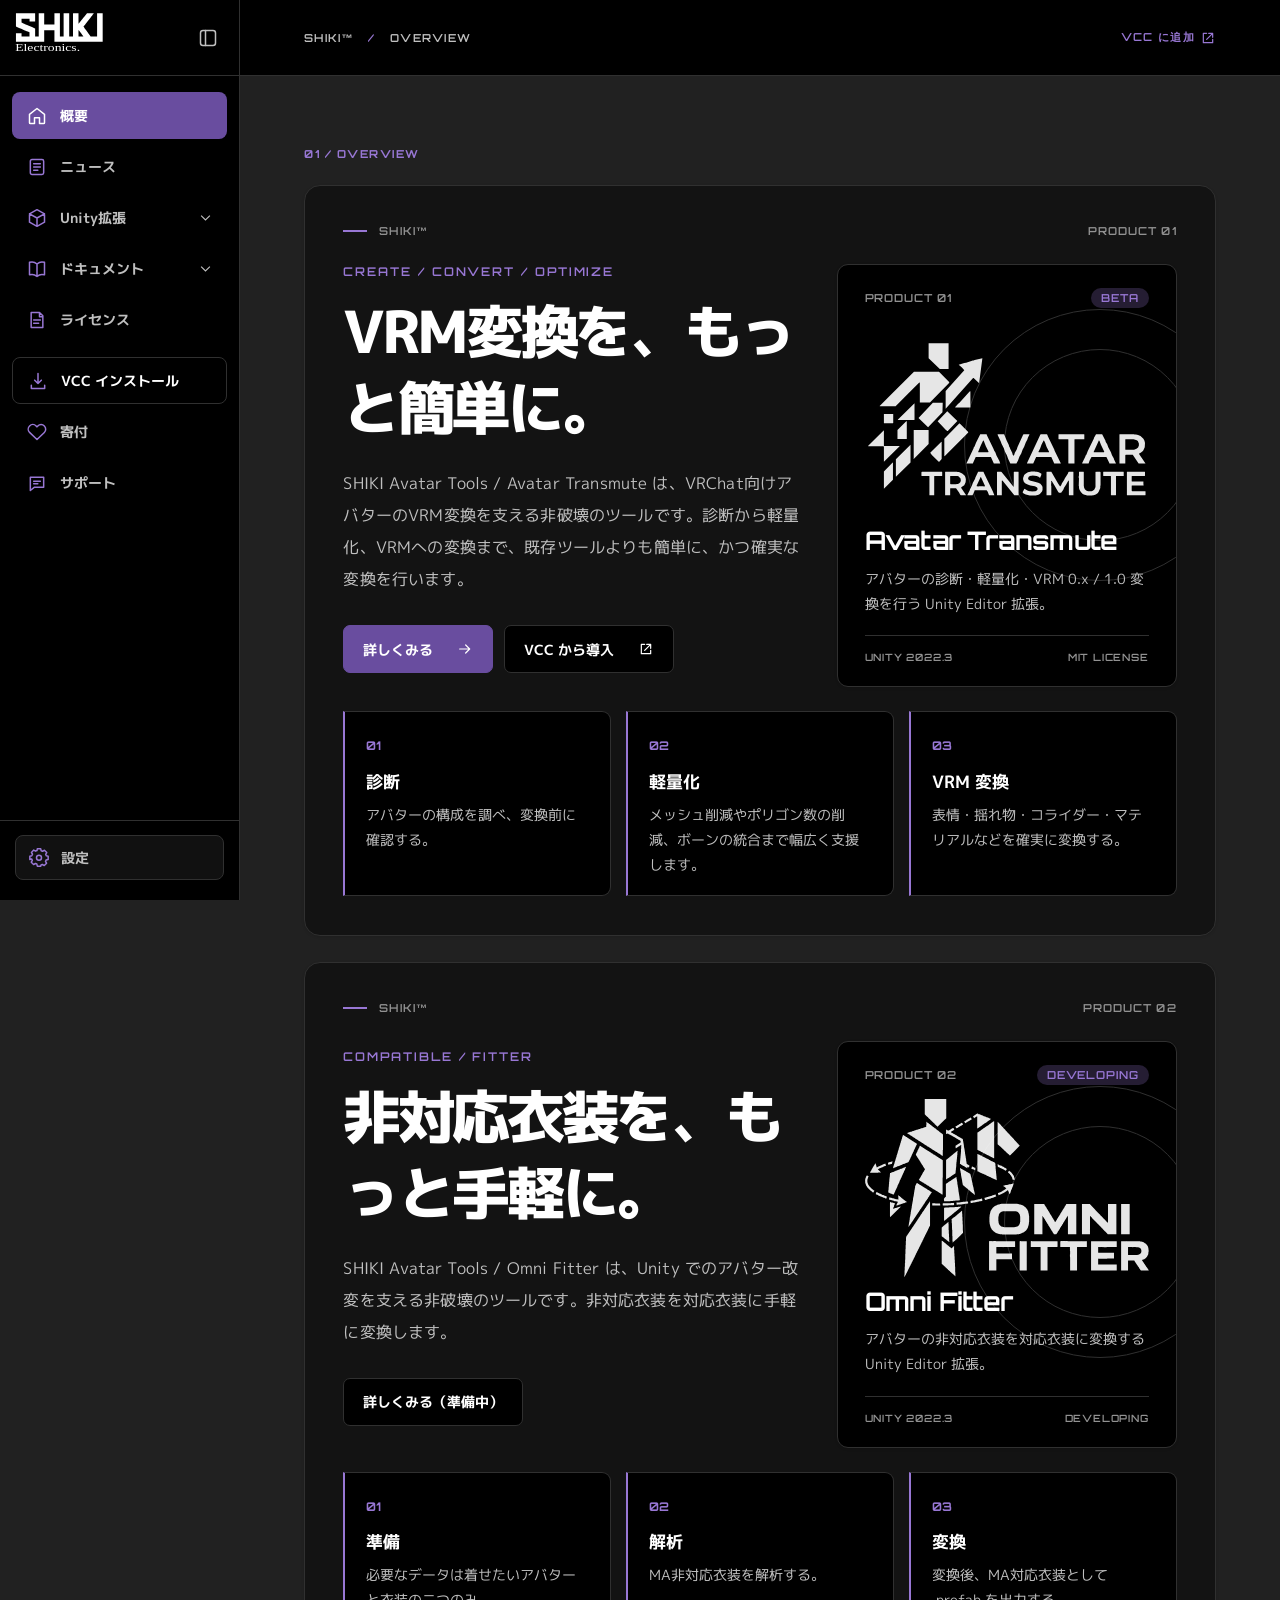
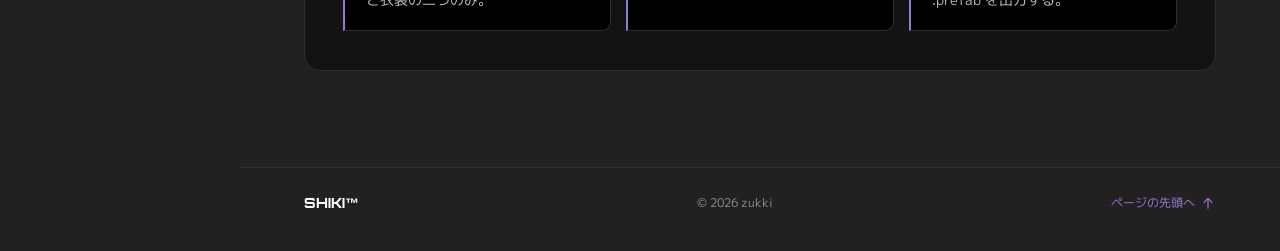
==== commit b0610a0f: "update site." ====
--- a/index.html
+++ b/index.html
@@ -1,44 +1,367 @@
 <!doctype html>
 <html lang="ja" data-theme="dark">
-<head>
-  <meta charset="utf-8"><meta name="viewport" content="width=device-width, initial-scale=1">
-  <meta name="theme-color" content="#212121">
-  <meta name="description" content="SHIKI Avatar Tools。Unity 向けアバター制作ツールの概要、ニュース、ドキュメント、ライセンス、VCC インストール。">
-  <title>概要 — SHIKI™</title>
-  <link rel="icon" href="./assets/svg/favicon.svg" type="image/svg+xml">
-  <link rel="preconnect" href="https://fonts.googleapis.com"><link rel="preconnect" href="https://fonts.gstatic.com" crossorigin>
-  <link href="https://fonts.googleapis.com/css2?family=M+PLUS+1p:wght@400;500;600;700;800&family=Noto+Sans+KR:wght@400;600;700&family=Noto+Sans+SC:wght@400;600;700&family=Noto+Sans+TC:wght@400;600;700&family=Orbitron:wght@500;600;700;800&display=swap" rel="stylesheet">
-  <link rel="stylesheet" href="./assets/css/style.css"><script src="./assets/js/extra.js" defer></script><script src="./assets/js/script.js" defer></script>
-</head>
-<body data-page="overview">
-  <a class="skip-link" href="#main"><span data-i18n="skip" >本文へ移動</span></a>
-  <div class="cursor-glow" aria-hidden="true"></div>
-  <aside class="sidebar" id="site-sidebar" aria-label="Site navigation">
-    <div class="sidebar-head">
-      <a class="brand" href="./index.html" aria-label="SHIKI Avatar Tools"><img src="./assets/svg/shiki-logo.svg" alt="SHIKI Electronics"></a>
-      <button id="sidebar-toggle" class="sidebar-toggle" type="button" aria-controls="site-sidebar" aria-expanded="true" aria-label="サイドバーを折りたたむ"><svg aria-hidden="true" viewBox="0 0 24 24"><use href="./assets/svg/icons.svg#sidebar"/></svg></button>
+  <head>
+    <meta charset="utf-8">
+    <meta name="viewport" content="width=device-width, initial-scale=1">
+    <meta name="theme-color" content="#212121">
+    <meta name="description" content="SHIKI Avatar Tools。Unity 向けアバター制作ツールの概要、ニュース、ドキュメント、ライセンス、VCC インストール。">
+    <title>概要 — SHIKI™</title>
+    <link rel="icon" href="./assets/svg/favicon.svg" type="image/svg+xml">
+    <link rel="preconnect" href="https://fonts.googleapis.com">
+    <link rel="preconnect" href="https://fonts.gstatic.com" crossorigin>
+    <link href="https://fonts.googleapis.com/css2?family=M+PLUS+1p:wght@400;500;600;700;800&family=Noto+Sans+KR:wght@400;600;700&family=Noto+Sans+SC:wght@400;600;700&family=Noto+Sans+TC:wght@400;600;700&family=Orbitron:wght@500;600;700;800&display=swap" rel="stylesheet">
+    <link rel="stylesheet" href="./assets/css/style.css">
+    <script src="./assets/js/translations.js" defer>
+    </script>
+    <script src="./assets/js/script.js" defer>
+    </script>
+  </head>
+  <body data-page="overview">
+    <a class="skip-link" href="#main">
+      <span data-i18n="skip" >本文へ移動</span>
+    </a>
+    <div class="cursor-glow" aria-hidden="true">
     </div>
-    <nav class="side-nav" aria-label="Main navigation"><a href="./index.html" class="active" aria-current="page"><span class="nav-icon"><svg aria-hidden="true" viewBox="0 0 24 24"><use href="./assets/svg/icons.svg#home"/></svg></span><span data-i18n="nav_overview" >概要</span></a><a href="./news.html" class="" ><span class="nav-icon"><svg aria-hidden="true" viewBox="0 0 24 24"><use href="./assets/svg/icons.svg#news"/></svg></span><span data-i18n="nav_news" >ニュース</span></a><div class="nav-group" data-nav-group="products"><button type="button" class="nav-disclosure" aria-controls="nav-products-items" aria-expanded="false" aria-label="製品"><span class="nav-icon"><svg aria-hidden="true" viewBox="0 0 24 24"><use href="./assets/svg/icons.svg#cube"/></svg></span><span data-i18n="nav_products" >製品</span><svg class="nav-chevron" aria-hidden="true" viewBox="0 0 24 24"><use href="./assets/svg/icons.svg#down"/></svg></button><div class="nav-branch" id="nav-products-items" hidden><a href="./tools/avatar-transmute.html" class="nav-child" ><span class="nav-icon"><svg aria-hidden="true" viewBox="0 0 24 24"><use href="./assets/svg/icons.svg#right"/></svg></span><span data-i18n="nav_avatar_transmute" >Avatar Transmute</span></a></div></div><div class="nav-group" data-nav-group="docs"><button type="button" class="nav-disclosure" aria-controls="nav-docs-items" aria-expanded="false" aria-label="ドキュメント"><span class="nav-icon"><svg aria-hidden="true" viewBox="0 0 24 24"><use href="./assets/svg/icons.svg#book"/></svg></span><span data-i18n="nav_docs" >ドキュメント</span><svg class="nav-chevron" aria-hidden="true" viewBox="0 0 24 24"><use href="./assets/svg/icons.svg#down"/></svg></button><div class="nav-branch" id="nav-docs-items" hidden><a href="./docs.html" class="nav-child " ><span class="nav-icon"><svg aria-hidden="true" viewBox="0 0 24 24"><use href="./assets/svg/icons.svg#book"/></svg></span><span data-i18n="nav_docs_all" >一覧を見る</span></a><a href="./docs/install.html" class="nav-child" ><span class="nav-icon"><svg aria-hidden="true" viewBox="0 0 24 24"><use href="./assets/svg/icons.svg#download"/></svg></span><span data-i18n="nav_docs_install" >共通 / インストール</span></a><a href="./docs/avatar-transmute.html" class="nav-child" ><span class="nav-icon"><svg aria-hidden="true" viewBox="0 0 24 24"><use href="./assets/svg/icons.svg#book"/></svg></span><span data-i18n="nav_docs_at" >Avatar Transmute</span></a></div></div><a href="./license.html" class="" ><span class="nav-icon"><svg aria-hidden="true" viewBox="0 0 24 24"><use href="./assets/svg/icons.svg#license"/></svg></span><span data-i18n="nav_license" >ライセンス</span></a><a href="https://shikielectronics.github.io/vpm-repository/" class="install-nav" ><span class="nav-icon"><svg aria-hidden="true" viewBox="0 0 24 24"><use href="./assets/svg/icons.svg#download"/></svg></span><span data-i18n="nav_install" >VCC インストール</span></a><a href="./donate.html" class="" ><span class="nav-icon"><svg aria-hidden="true" viewBox="0 0 24 24"><use href="./assets/svg/icons.svg#heart"/></svg></span><span data-i18n="nav_donate" >寄付</span></a></nav>
-    <div class="sidebar-bottom">
-      <div class="settings-panel" id="settings-panel" hidden role="group" aria-label="Settings">
-        <div class="settings-heading"><svg aria-hidden="true" viewBox="0 0 24 24"><use href="./assets/svg/icons.svg#settings"/></svg><strong data-i18n="settings" >設定</strong></div>
-        <div class="lang-select-wrap"><label for="language-select"><span data-i18n="language" >言語</span></label><select id="language-select" aria-label="Language"><option value="ja">JP</option><option value="ko">KR</option><option value="zh-CN">CN</option><option value="zh-TW">CN-TW</option><option value="en">EN</option></select></div>
-        <div class="theme-row"><span><span data-i18n="appearance" >表示</span></span><button class="scene-toggle" id="theme-toggle" type="button" aria-label="ライトテーマに切り替える" aria-pressed="true"><span class="toggle-sky toggle-sky-day"></span><span class="toggle-sky toggle-sky-night"></span><span class="toggle-cloud"></span><span class="toggle-stars"></span><span class="toggle-orb"><svg class="orb-sun" aria-hidden="true" viewBox="0 0 24 24"><use href="./assets/svg/icons.svg#sun"/></svg><svg class="orb-moon" aria-hidden="true" viewBox="0 0 24 24"><use href="./assets/svg/icons.svg#moon"/></svg></span></button></div>
+    <aside class="sidebar" id="site-sidebar" aria-label="Site navigation">
+      <div class="sidebar-head">
+        <a class="brand" href="./index.html" aria-label="SHIKI Avatar Tools">
+          <img src="./assets/svg/shiki-logo.svg" alt="SHIKI Electronics">
+        </a>
+        <button id="sidebar-toggle" class="sidebar-toggle" type="button" aria-controls="site-sidebar" aria-expanded="true" aria-label="サイドバーを折りたたむ">
+          <svg aria-hidden="true" viewBox="0 0 24 24">
+            <use href="./assets/svg/icons.svg#sidebar"/>
+          </svg>
+        </button>
       </div>
-      <button type="button" class="settings-button" id="settings-button" aria-controls="settings-panel" aria-expanded="false" aria-label="設定を開く"><svg aria-hidden="true" viewBox="0 0 24 24"><use href="./assets/svg/icons.svg#settings"/></svg><span data-i18n="settings" >設定</span></button>
+      <nav class="side-nav" aria-label="Main navigation">
+        <a href="./index.html" class="active" aria-current="page">
+          <span class="nav-icon">
+            <svg aria-hidden="true" viewBox="0 0 24 24">
+              <use href="./assets/svg/icons.svg#home"/>
+            </svg>
+          </span>
+          <span data-i18n="nav_overview" >概要</span>
+        </a>
+        <a href="./news.html" class="" >
+          <span class="nav-icon">
+            <svg aria-hidden="true" viewBox="0 0 24 24">
+              <use href="./assets/svg/icons.svg#news"/>
+            </svg>
+          </span>
+          <span data-i18n="nav_news" >ニュース</span>
+        </a>
+        <div class="nav-group" data-nav-group="products">
+          <button type="button" class="nav-disclosure" aria-controls="nav-products-items" aria-expanded="false" aria-label="Unity拡張">
+            <span class="nav-icon">
+              <svg aria-hidden="true" viewBox="0 0 24 24">
+                <use href="./assets/svg/icons.svg#cube"/>
+              </svg>
+            </span>
+            <span data-i18n="nav_products" >Unity拡張</span>
+            <svg class="nav-chevron" aria-hidden="true" viewBox="0 0 24 24">
+              <use href="./assets/svg/icons.svg#down"/>
+            </svg>
+          </button>
+          <div class="nav-branch" id="nav-products-items" hidden>
+            <a href="./tools/avatar-transmute.html" class="nav-child" >
+              <span class="nav-icon">
+                <svg aria-hidden="true" viewBox="0 0 24 24">
+                  <use href="./assets/svg/icons.svg#right"/>
+                </svg>
+              </span>
+              <span data-i18n="nav_avatar_transmute" >Avatar Transmute</span>
+            </a>
+          </div>
+        </div>
+        <div class="nav-group" data-nav-group="docs">
+          <button type="button" class="nav-disclosure" aria-controls="nav-docs-items" aria-expanded="false" aria-label="ドキュメント">
+            <span class="nav-icon">
+              <svg aria-hidden="true" viewBox="0 0 24 24">
+                <use href="./assets/svg/icons.svg#book"/>
+              </svg>
+            </span>
+            <span data-i18n="nav_docs" >ドキュメント</span>
+            <svg class="nav-chevron" aria-hidden="true" viewBox="0 0 24 24">
+              <use href="./assets/svg/icons.svg#down"/>
+            </svg>
+          </button>
+          <div class="nav-branch" id="nav-docs-items" hidden>
+            <a href="./docs.html" class="nav-child " >
+              <span class="nav-icon">
+                <svg aria-hidden="true" viewBox="0 0 24 24">
+                  <use href="./assets/svg/icons.svg#book"/>
+                </svg>
+              </span>
+              <span data-i18n="nav_docs_all" >一覧を見る</span>
+            </a>
+            <a href="./docs/install.html" class="nav-child" >
+              <span class="nav-icon">
+                <svg aria-hidden="true" viewBox="0 0 24 24">
+                  <use href="./assets/svg/icons.svg#download"/>
+                </svg>
+              </span>
+              <span data-i18n="nav_docs_install" >共通 / インストール</span>
+            </a>
+            <a href="./docs/avatar-transmute.html" class="nav-child" >
+              <span class="nav-icon">
+                <svg aria-hidden="true" viewBox="0 0 24 24">
+                  <use href="./assets/svg/icons.svg#book"/>
+                </svg>
+              </span>
+              <span data-i18n="nav_docs_at" >Avatar Transmute</span>
+            </a>
+          </div>
+        </div>
+        <a href="./license.html" class="" >
+          <span class="nav-icon">
+            <svg aria-hidden="true" viewBox="0 0 24 24">
+              <use href="./assets/svg/icons.svg#license"/>
+            </svg>
+          </span>
+          <span data-i18n="nav_license" >ライセンス</span>
+        </a>
+        <a href="https://shikielectronics.github.io/vpm-repository/" class="install-nav" >
+          <span class="nav-icon">
+            <svg aria-hidden="true" viewBox="0 0 24 24">
+              <use href="./assets/svg/icons.svg#download"/>
+            </svg>
+          </span>
+          <span data-i18n="nav_install" >VCC インストール</span>
+        </a>
+        <a href="./donate.html" class="" >
+          <span class="nav-icon">
+            <svg aria-hidden="true" viewBox="0 0 24 24">
+              <use href="./assets/svg/icons.svg#heart"/>
+            </svg>
+          </span>
+          <span data-i18n="nav_donate" >寄付</span>
+        </a>
+        <a href="./support.html" class="" >
+          <span class="nav-icon">
+            <svg aria-hidden="true" viewBox="0 0 24 24">
+              <use href="./assets/svg/icons.svg#support"/>
+            </svg>
+          </span>
+          <span data-i18n="nav_support" >サポート</span>
+        </a>
+      </nav>
+      <div class="sidebar-bottom">
+        <div class="settings-panel" id="settings-panel" hidden role="group" aria-label="Settings">
+          <div class="settings-heading">
+            <svg aria-hidden="true" viewBox="0 0 24 24">
+              <use href="./assets/svg/icons.svg#settings"/>
+            </svg>
+            <strong data-i18n="settings" >設定</strong>
+          </div>
+          <div class="lang-select-wrap">
+            <label for="language-select">
+              <span data-i18n="language" >言語</span>
+            </label>
+            <select id="language-select" aria-label="Language">
+              <option value="ja">JP</option>
+              <option value="ko">KR</option>
+              <option value="zh-CN">CN</option>
+              <option value="zh-TW">CN-TW</option>
+              <option value="en">EN</option>
+            </select>
+          </div>
+          <div class="theme-row">
+            <span>
+              <span data-i18n="appearance" >表示</span>
+            </span>
+            <button class="scene-toggle" id="theme-toggle" type="button" aria-label="ライトテーマに切り替える" aria-pressed="true">
+              <span class="toggle-sky toggle-sky-day">
+              </span>
+              <span class="toggle-sky toggle-sky-night">
+              </span>
+              <span class="toggle-cloud">
+              </span>
+              <span class="toggle-stars">
+              </span>
+              <span class="toggle-orb">
+                <svg class="orb-sun" aria-hidden="true" viewBox="0 0 24 24">
+                  <use href="./assets/svg/icons.svg#sun"/>
+                </svg>
+                <svg class="orb-moon" aria-hidden="true" viewBox="0 0 24 24">
+                  <use href="./assets/svg/icons.svg#moon"/>
+                </svg>
+              </span>
+            </button>
+          </div>
+        </div>
+        <button type="button" class="settings-button" id="settings-button" aria-controls="settings-panel" aria-expanded="false" aria-label="設定を開く">
+          <svg aria-hidden="true" viewBox="0 0 24 24">
+            <use href="./assets/svg/icons.svg#settings"/>
+          </svg>
+          <span data-i18n="settings" >設定</span>
+        </button>
+      </div>
+    </aside>
+    <div class="page-shell">
+      <header class="topbar">
+        <button class="mobile-menu-button" id="mobile-menu-button" type="button" aria-controls="site-sidebar" aria-expanded="false" aria-label="メニューを開く">
+          <svg aria-hidden="true" viewBox="0 0 24 24">
+            <use href="./assets/svg/icons.svg#menu"/>
+          </svg>
+        </button>
+        <span class="topbar-path">SHIKI™ <span>/</span> OVERVIEW</span>
+        <div class="topbar-tools">
+          <a class="topbar-action" href="https://shikielectronics.github.io/vpm-repository/">
+            <span data-i18n="top_install" >VCC に追加</span>
+            <svg aria-hidden="true" viewBox="0 0 24 24">
+              <use href="./assets/svg/icons.svg#external"/>
+            </svg>
+          </a>
+        </div>
+      </header>
+      <main id="main">
+        <div class="intro" id="products">
+          <div class="overview-heading">
+            <span class="section-index">01 / OVERVIEW</span>
+          </div>
+
+          <!-- PRODUCT 01: Avatar Transmute -->
+          <section class="product-showcase" aria-label="Avatar Transmute" data-reveal>
+            <div class="eyebrow">
+              <span class="eyebrow-line">
+              </span>
+              SHIKI™ <span class="edition">PRODUCT 01</span>
+            </div>
+
+            <div class="intro-grid">
+              <div class="product-copy">
+                <p class="kicker">CREATE / CONVERT / OPTIMIZE</p>
+                <h1 id="page-title" data-i18n="overview_title">VRM変換を、もっと簡単に。</h1>
+                <p class="lead" data-i18n="overview_lead">SHIKI Avatar Tools / Avatar Transmute は、VRChat向けアバターのVRM変換を支える非破壊のツールです。診断から軽量化、VRMへの変換まで、既存ツールよりも簡単に、かつ確実な変換を行います。</p>
+
+                <div class="intro-actions">
+                  <a class="btn btn-primary" href="./tools/avatar-transmute.html">
+                    <span data-i18n="button_detail">詳しくみる</span>
+                    <svg aria-hidden="true" viewBox="0 0 24 24">
+                      <use href="./assets/svg/icons.svg#right"/>
+                    </svg>
+                  </a>
+                  <a class="btn btn-secondary" href="https://shikielectronics.github.io/vpm-repository/">
+                    <span data-i18n="button_install">VCC から導入</span>
+                    <svg aria-hidden="true" viewBox="0 0 24 24">
+                      <use href="./assets/svg/icons.svg#external"/>
+                    </svg>
+                  </a>
+                </div>
+              </div>
+
+              <div class="product-panel card" data-reveal>
+                <div class="panel-top">
+                  <span>PRODUCT 01</span>
+                  <span class="beta-pill">BETA</span>
+                </div>
+                <div class="product-glyph" aria-hidden="true">
+                  <img src="./assets/svg/avatar-transmute.svg" alt="">
+                </div>
+                <h2>Avatar Transmute</h2>
+                <p data-i18n="product_desc">アバターの診断・軽量化・VRM 0.x / 1.0 変換を行う Unity Editor 拡張。</p>
+                <div class="panel-footer">
+                  <span>UNITY 2022.3</span>
+                  <span>MIT LICENSE</span>
+                </div>
+              </div>
+            </div>
+
+            <div class="capability-grid">
+              <article class="mini-card" data-reveal style="--reveal-delay:0ms">
+                <span class="feature-num">01</span>
+                <h3 data-i18n="feature_diagnose">診断</h3>
+                <p data-i18n="feature_diagnose_desc">アバターの構成を調べ、変換前に確認する。</p>
+              </article>
+              <article class="mini-card" data-reveal style="--reveal-delay:70ms">
+                <span class="feature-num">02</span>
+                <h3 data-i18n="feature_optimize">軽量化</h3>
+                <p data-i18n="feature_optimize_desc">メッシュ削減やポリゴン数の削減、ボーンの統合まで幅広く支援します。</p>
+              </article>
+              <article class="mini-card" data-reveal style="--reveal-delay:140ms">
+                <span class="feature-num">03</span>
+                <h3 data-i18n="feature_convert">VRM 変換</h3>
+                <p data-i18n="feature_convert_desc">表情・揺れ物・コライダー・マテリアルなどを確実に変換する。</p>
+              </article>
+            </div>
+          </section>
+
+          <!-- PRODUCT 02: Omni Fitter -->
+          <section class="product-showcase" aria-label="Omni Fitter" data-reveal>
+            <div class="eyebrow">
+              <span class="eyebrow-line">
+              </span>
+              SHIKI™ <span class="edition">PRODUCT 02</span>
+            </div>
+
+            <div class="intro-grid">
+              <div class="product-copy">
+                <p class="kicker">COMPATIBLE / FITTER</p>
+                <h2 style="font-size:clamp(2.3rem,4.5vw,4.5rem);line-height:1.32;letter-spacing:-.06em;margin-bottom:22px;font-weight:800" data-i18n="omni_fitter_title">
+                  非対応衣装を、もっと手軽に。
+                </h2>
+                <p class="lead" data-i18n="omni_fitter_lead">SHIKI Avatar Tools / Omni Fitter は、Unity でのアバター改変を支える非破壊のツールです。非対応衣装を対応衣装に手軽に変換します。</p>
+
+                <!-- 詳細ページを作成したら、下の span を a タグに変更する -->
+                <div class="intro-actions">
+                  <span class="btn btn-secondary" aria-disabled="true" data-i18n="omni_fitter_details">詳しくみる（準備中）</span>
+                </div>
+              </div>
+
+              <div class="product-panel card" data-reveal>
+                <div class="panel-top">
+                  <span>PRODUCT 02</span>
+                  <span class="beta-pill">DEVELOPING</span>
+                </div>
+                <div class="product-glyph" aria-hidden="true">
+                  <img src="./assets/svg/omni-fitter.svg" alt="">
+                  <!--
+                  <svg width="260" height="150" viewBox="0 0 260 150" role="img">
+                    <text x="130" y="105" text-anchor="middle"
+                          fill="currentColor" font-family="Orbitron, sans-serif"
+                          font-size="100" font-weight="800" letter-spacing="-12">OF</text>
+                  </svg>
+                  -->
+                </div>
+                <h2>Omni Fitter</h2>
+                <p data-i18n="omni_fitter_panel_description">アバターの非対応衣装を対応衣装に変換する Unity Editor 拡張。</p>
+                <div class="panel-footer">
+                  <span>UNITY 2022.3</span>
+                  <span>DEVELOPING</span>
+                </div>
+              </div>
+            </div>
+
+            <div class="capability-grid">
+              <article class="mini-card" data-reveal style="--reveal-delay:0ms">
+                <span class="feature-num">01</span>
+                <h3 data-i18n="omni_fitter_feature_01">準備</h3>
+                <p data-i18n="omni_fitter_feature_01_description">必要なデータは着せたいアバターと衣装の二つのみ。</p>
+              </article>
+              <article class="mini-card" data-reveal style="--reveal-delay:70ms">
+                <span class="feature-num">02</span>
+                <h3 data-i18n="omni_fitter_feature_02">解析</h3>
+                <p data-i18n="omni_fitter_feature_02_description">MA非対応衣装を解析する。</p>
+              </article>
+              <article class="mini-card" data-reveal style="--reveal-delay:140ms">
+                <span class="feature-num">03</span>
+                <h3 data-i18n="omni_fitter_feature_03">変換</h3>
+                <p data-i18n="omni_fitter_feature_03_description">変換後、MA対応衣装として .prefab を出力する。</p>
+              </article>
+            </div>
+          </section>
+        </div>
+      </main>
+      <footer class="footer">
+        <span class="footer-brand">SHIKI™</span>
+        <span>© 2026 zukki</span>
+        <a href="#main">
+          <span data-i18n="back_top" >ページの先頭へ</span>
+          <svg aria-hidden="true" viewBox="0 0 24 24">
+            <use href="./assets/svg/icons.svg#up"/>
+          </svg>
+        </a>
+      </footer>
     </div>
-  </aside>
-  <div class="page-shell">
-    <header class="topbar"><span class="topbar-path">SHIKI™ <span>/</span> OVERVIEW</span><div class="topbar-tools"><a class="topbar-action" href="https://shikielectronics.github.io/vpm-repository/"><span data-i18n="top_install" >VCC に追加</span> <svg aria-hidden="true" viewBox="0 0 24 24"><use href="./assets/svg/icons.svg#external"/></svg></a></div></header>
-    <main id="main"><div class="intro" id="products"><div class="overview-heading"><span class="section-index">01 / OVERVIEW</span></div><section class="product-showcase" aria-label="Avatar Transmute" data-reveal>
-      <div class="eyebrow"><span class="eyebrow-line"></span> SHIKI™ <span class="edition">PRODUCT 01</span></div>
-      <div class="intro-grid"><div class="product-copy"><p class="kicker">CREATE / CONVERT / OPTIMIZE</p>
-        <h1 data-i18n="overview_title" id="page-title">アバター制作を、もっと自由に。</h1><p data-i18n="overview_lead" class="lead">SHIKI Avatar Tools は、Unity でのアバター制作と変換を支えるツール群です。診断から軽量化、VRM への変換まで、作業の流れをひとつにつなぎます。</p>
-        <div class="intro-actions"><a class="btn btn-primary" href="./tools/avatar-transmute.html"><span data-i18n="button_detail" >詳しくみる</span> <svg aria-hidden="true" viewBox="0 0 24 24"><use href="./assets/svg/icons.svg#right"/></svg></a><a class="btn btn-secondary" href="https://shikielectronics.github.io/vpm-repository/"><span data-i18n="button_install" >VCC から導入</span> <svg aria-hidden="true" viewBox="0 0 24 24"><use href="./assets/svg/icons.svg#external"/></svg></a></div>
-      </div><div class="product-panel card" data-reveal><div class="panel-top"><span>PRODUCT 01</span><span class="beta-pill">BETA</span></div><div class="product-glyph" aria-hidden="true"><span>A</span><span>T</span></div><h2>Avatar Transmute</h2>
-        <p data-i18n="product_desc" >アバターの診断・軽量化・VRM 0.x / 1.0 変換を行う Unity Editor 拡張。</p><div class="panel-footer"><span>UNITY 2022.3</span><span>MIT LICENSE</span></div></div></div>
-      <div class="capability-grid"><article class="mini-card" data-reveal style="--reveal-delay:0ms"><span class="feature-num">01</span><h3 data-i18n="feature_diagnose" >診断</h3><p data-i18n="feature_diagnose_desc" >アバターの構成を調べ、変換前に確認する。</p></article><article class="mini-card" data-reveal style="--reveal-delay:70ms"><span class="feature-num">02</span><h3 data-i18n="feature_optimize" >軽量化</h3><p data-i18n="feature_optimize_desc" >メッシュ削減や隠れた面の整理を支援する。</p></article><article class="mini-card" data-reveal style="--reveal-delay:140ms"><span class="feature-num">03</span><h3 data-i18n="feature_convert" >VRM 変換</h3><p data-i18n="feature_convert_desc" >表情・揺れ物・マテリアルなどを変換する。</p></article></div>
-    </section></div></main>
-    <footer class="footer"><span class="footer-brand">SHIKI™</span><span>© 2026 zukki</span><a href="#main"><span data-i18n="back_top" >ページの先頭へ</span> <svg aria-hidden="true" viewBox="0 0 24 24"><use href="./assets/svg/icons.svg#up"/></svg></a></footer>
-  </div>
-</body></html>+  </body>
+</html>
--- a/assets/css/style.css
+++ b/assets/css/style.css
@@ -1,92 +1,2549 @@
-:root{color-scheme:dark;--bg:#212121;--surface:#000;--surface-alt:#111;--border:#303030;--text:#fff;--sub:#c0c0c0;--muted:#929292;--accent:#9877d4;--accent-strong:#694d9f;--accent-tint:#251d33;--hover:#1a1a1a;--shadow:0 1px 3px rgba(0,0,0,.12);--sidebar:240px}
-:root[data-theme="light"]{color-scheme:light;--bg:#f2f2f2;--surface:#fff;--surface-alt:#fafafa;--border:#e0e0e0;--text:#1a1a1a;--sub:#555;--muted:#777;--accent:#694d9f;--accent-strong:#694d9f;--accent-tint:#eee7fb;--hover:#f5f5f5;--shadow:0 1px 3px rgba(0,0,0,.08)}
-*{box-sizing:border-box}html{scroll-behavior:smooth;scroll-padding-top:88px}body{margin:0;background:var(--bg);color:var(--text);font-family:'M PLUS 1p',system-ui,sans-serif;font-size:16px;line-height:1.8}button,a{font:inherit}button{cursor:pointer}a{color:inherit}a:focus-visible,button:focus-visible,summary:focus-visible{outline:3px solid var(--accent);outline-offset:3px}::selection{background:var(--accent);color:#fff}.skip-link{position:fixed;z-index:1000;top:-60px;left:12px;background:var(--accent-strong);color:white;padding:8px 14px}.skip-link:focus{top:12px}
-.sidebar{position:fixed;inset:0 auto 0 0;width:var(--sidebar);display:flex;flex-direction:column;background:var(--surface);border-right:1px solid var(--border);z-index:50}.brand{display:flex;align-items:center;gap:12px;min-height:96px;padding:0 22px;text-decoration:none;border-bottom:1px solid var(--border)}.brand-mark{width:39px;height:39px;display:grid;place-items:center;border-radius:10px;background:var(--accent-strong);font:800 22px/1 Orbitron,sans-serif;color:#fff;box-shadow:0 0 24px rgba(105,77,159,.26)}.brand-name{display:flex;flex-direction:column;line-height:1.2}.brand-name strong{font:800 17px Orbitron,sans-serif;letter-spacing:.06em}.brand-name small{margin-top:4px;font:600 9px Orbitron,sans-serif;letter-spacing:.1em;color:var(--muted)}.side-nav{display:flex;flex-direction:column;gap:4px;padding:26px 12px;flex:1}.side-nav a{display:flex;align-items:center;gap:13px;min-height:47px;padding:0 14px;border-radius:8px;text-decoration:none;font-size:14px;font-weight:600;color:var(--sub);transition:background .2s,color .2s}.side-nav a:hover{background:var(--hover);color:var(--text)}.side-nav a.active{background:var(--accent-strong);color:#fff}.side-nav a.install-nav{margin-top:22px;border:1px solid var(--border);color:var(--text)}.side-nav a.install-nav.active{border-color:var(--accent-strong);color:#fff}.nav-icon{display:grid;place-items:center;width:22px;font:700 20px/1 Orbitron,sans-serif;color:var(--accent)}.active .nav-icon{color:white}.sidebar-bottom{padding:16px 12px 24px;border-top:1px solid var(--border)}.theme-toggle{width:100%;display:flex;align-items:center;gap:12px;padding:10px 14px;border:1px solid var(--border);border-radius:8px;background:var(--surface-alt);color:var(--sub);font-size:13px;text-align:left}.theme-toggle:hover{border-color:var(--accent);color:var(--text)}.theme-toggle span:first-child{font-size:21px;line-height:1}.side-credit{display:block;margin:15px 15px 0;font:500 11px Orbitron,sans-serif;color:var(--muted)}
-.page-shell{margin-left:var(--sidebar);min-width:0}.topbar{height:70px;display:flex;align-items:center;justify-content:space-between;gap:16px;padding:0 clamp(24px,5vw,72px);border-bottom:1px solid var(--border);background:var(--surface);font:600 11px Orbitron,sans-serif;letter-spacing:.12em}.topbar-path{color:var(--sub)}.topbar-path span{padding:0 10px;color:var(--accent)}.topbar-action{text-decoration:none;color:var(--accent);white-space:nowrap}.topbar-action:hover{text-decoration:underline}main{max-width:1560px;margin:auto;padding:0 clamp(24px,5vw,72px) 96px}.intro{padding-top:62px}.eyebrow{display:flex;align-items:center;gap:12px;color:var(--muted);font:600 11px Orbitron,sans-serif;letter-spacing:.1em}.eyebrow-line{width:24px;height:2px;background:var(--accent)}.edition{margin-left:auto}.intro-grid{display:grid;grid-template-columns:minmax(0,1.2fr) minmax(340px,.8fr);align-items:stretch;gap:30px;margin-top:35px}.kicker{margin:0 0 14px;color:var(--accent);font:600 12px Orbitron,sans-serif;letter-spacing:.16em}h1,h2,h3,p{margin-top:0}h1{font-size:clamp(2.3rem,4.5vw,4.5rem);line-height:1.32;letter-spacing:-.06em;margin-bottom:22px;font-weight:800}h1 em{font-style:normal;color:var(--accent)}.lead{max-width:660px;color:var(--sub);line-height:2;letter-spacing:.01em;margin-bottom:30px}.intro-actions{display:flex;gap:11px;flex-wrap:wrap;margin-bottom:14px}.btn{display:inline-flex;align-items:center;justify-content:space-between;gap:24px;min-height:48px;padding:10px 19px;border-radius:7px;font-size:14px;font-weight:700;text-decoration:none;transition:transform .2s,background .2s,border-color .2s}.btn:hover{transform:translateY(-2px)}.btn-primary{background:var(--accent-strong);border:1px solid var(--accent-strong);color:#fff}.btn-primary:hover{background:#8061b5;border-color:#8061b5}.btn-secondary{border:1px solid var(--border);background:var(--surface);color:var(--text)}.btn-secondary:hover{border-color:var(--accent)}.card{border:1px solid var(--border);border-radius:11px;background:var(--surface);box-shadow:var(--shadow)}.product-panel{display:flex;flex-direction:column;min-height:370px;overflow:hidden;padding:23px 27px;position:relative}.product-panel:before{content:"";position:absolute;width:270px;height:270px;border:1px solid var(--border);border-radius:50%;right:-60px;top:44px;pointer-events:none}.product-panel:after{content:"";position:absolute;width:190px;height:190px;border:1px solid var(--border);border-radius:50%;right:-20px;top:84px;pointer-events:none}.panel-top,.panel-footer{display:flex;justify-content:space-between;align-items:center;gap:15px;font:600 11px Orbitron,sans-serif;letter-spacing:.08em;color:var(--muted)}.beta-pill{padding:3px 10px;border-radius:999px;background:var(--accent-tint);color:var(--accent)}.product-glyph{display:flex;align-items:center;gap:0;flex:1;color:var(--accent);font:800 clamp(70px,8vw,135px)/1 Orbitron,sans-serif;letter-spacing:-.16em;opacity:.9}.product-glyph span:last-child{color:var(--text);margin-left:12px;transform:translateY(17px)}.product-panel h2{font:700 clamp(20px,2vw,26px) Orbitron,sans-serif;letter-spacing:-.03em;margin:0 0 8px}.product-panel p{color:var(--sub);font-size:14px;margin:0 0 19px}.panel-footer{border-top:1px solid var(--border);padding-top:15px;font-size:10px}.capability-grid{display:grid;grid-template-columns:repeat(3,1fr);gap:15px;margin-top:25px}.mini-card{padding:18px 21px;border-left:2px solid var(--accent);background:var(--surface);border-radius:0 9px 9px 0}.feature-num{color:var(--accent);font:700 12px Orbitron,sans-serif}.mini-card h3{margin:8px 0 4px;font-size:17px}.mini-card p{margin:0;color:var(--sub);font-size:14px}
-.section{padding-top:100px;scroll-margin-top:10px}.section-head{display:flex;align-items:end;justify-content:space-between;gap:20px;border-bottom:1px solid var(--border);padding-bottom:19px;margin-bottom:22px}.section-index{color:var(--accent);font:700 11px Orbitron,sans-serif;letter-spacing:.14em}.section-head h2{font-size:clamp(25px,2.6vw,36px);line-height:1.35;margin:8px 0 0;letter-spacing:-.03em}.section-head>p{color:var(--muted);font-size:14px;margin:0 0 4px;text-align:right}.news-item{display:grid;grid-template-columns:140px 1fr 24px;gap:24px;align-items:start;padding:25px 28px}.news-date{font:600 13px Orbitron,sans-serif;color:var(--muted);padding-top:5px}.news-type,.doc-label{font:700 11px Orbitron,sans-serif;letter-spacing:.1em;color:var(--accent)}.news-item h3{font-size:17px;margin:6px 0}.news-item p{color:var(--sub);font-size:14px;margin:0}.news-arrow{font-size:22px;color:var(--accent)}.news-more{display:flex;justify-content:space-between;gap:15px;padding:16px 5px;color:var(--muted);font-size:13px}.news-more a{white-space:nowrap;color:var(--accent);text-decoration:none;font-weight:700}.news-more a:hover{text-decoration:underline}
-.docs-layout{display:grid;grid-template-columns:minmax(0,1.35fr) minmax(290px,.65fr);gap:16px}.docs-main,.docs-side{display:flex;flex-direction:column;gap:16px}.doc-card,.detail-card{padding:27px 29px}.doc-card h3,.detail-card h3,.install-grid h3,.license-grid h3{font-size:20px;margin:9px 0 12px}.doc-card p,.detail-card p,.install-grid p,.license-grid p{color:var(--sub);font-size:14px;line-height:1.9}.inline-link{color:var(--accent);font-size:14px;font-weight:700;text-decoration:none}.inline-link:hover{text-decoration:underline}.steps{list-style:none;margin:12px 0 0;padding:0}.steps li{display:flex;gap:18px;border-top:1px solid var(--border);padding:14px 0}.steps li:last-child{padding-bottom:0}.steps li>span{font:700 13px Orbitron,sans-serif;color:var(--accent);padding-top:3px}.steps strong{font-size:15px}.steps p{margin:3px 0 0}.check-list{list-style:none;padding:0;margin:14px 0 0}.check-list li{padding:10px 0 10px 24px;position:relative;font-size:14px;border-top:1px solid var(--border)}.check-list li:before{content:"◆";position:absolute;left:0;color:var(--accent);font-size:10px;top:14px}.caution{border-color:color-mix(in srgb,var(--accent) 40%,var(--border))}.caution p{margin-bottom:0}
-.license-grid{display:grid;grid-template-columns:minmax(270px,.7fr) minmax(0,1.3fr);gap:16px}.license-summary,.license-detail{padding:26px 29px}.license-stamp{display:inline-block;color:var(--accent);font:800 42px Orbitron,sans-serif;letter-spacing:-.06em}.license-summary h3{margin-top:1px}.license-summary .muted{font:500 11px Orbitron,sans-serif;color:var(--muted);margin-top:30px}.license-detail details{margin-top:20px;border-top:1px solid var(--border);padding-top:15px}.license-detail summary{display:flex;justify-content:space-between;align-items:center;cursor:pointer;color:var(--accent);font-weight:700;font-size:14px}.license-text{margin-top:18px;padding:18px;background:var(--surface-alt);border:1px solid var(--border);border-radius:6px;max-height:320px;overflow:auto}.license-text p{font-family:system-ui,sans-serif;font-size:13px;line-height:1.65;color:var(--sub);white-space:normal;margin-bottom:14px}.license-text p:last-child{margin-bottom:0}
-.install-grid{display:grid;grid-template-columns:1fr 1fr;gap:16px}.install-primary,.install-manual{padding:28px 30px}.install-primary{background:linear-gradient(135deg,var(--surface) 55%,var(--accent-tint))}.install-button{margin:8px 0 18px}.install-primary .small-note{font-size:13px;margin:0}.copy-row{display:flex;align-items:center;gap:10px;border:1px solid var(--border);background:var(--surface-alt);border-radius:7px;padding:7px}.copy-row code{min-width:0;overflow-wrap:anywhere;flex:1;padding:0 7px;font-size:12px;line-height:1.5;color:var(--text)}.copy-row button{flex:none;border:0;border-radius:5px;background:var(--accent-strong);color:#fff;padding:8px 12px;font-size:13px;font-weight:700}.copy-row button:hover{background:#8061b5}.copy-feedback{min-height:20px;margin:3px 0!important;color:var(--accent)!important;font-size:12px!important}.beta-note{border-top:1px solid var(--border);margin-top:12px;padding-top:15px;display:flex;gap:12px}.beta-note span{font:700 11px Orbitron,sans-serif;color:var(--accent)}.beta-note p{margin:0;font-size:13px}.footer{max-width:1560px;margin:auto;padding:24px clamp(24px,5vw,72px) 38px;border-top:1px solid var(--border);display:flex;justify-content:space-between;gap:15px;align-items:center;color:var(--muted);font-size:12px}.footer-brand{font:800 14px Orbitron,sans-serif;color:var(--text)}.footer-brand i{font-style:normal;font-size:10px;color:var(--accent)}.footer a{text-decoration:none;color:var(--accent)}
-@media(max-width:1100px){:root{--sidebar:74px}.brand{padding:0;justify-content:center}.brand-name,.side-nav a span:last-child,.theme-label,.side-credit{display:none}.side-nav{align-items:center;padding:26px 8px}.side-nav a,.side-nav a.install-nav{width:48px;justify-content:center;padding:0;margin-top:0}.sidebar-bottom{padding:14px 8px}.theme-toggle{justify-content:center;padding:8px}.intro-grid{grid-template-columns:1fr minmax(280px,.78fr)}}
-@media(max-width:760px){:root{--sidebar:0px}body{padding-bottom:65px}.sidebar{inset:auto 0 0;width:100%;height:65px;flex-direction:row;border-right:0;border-top:1px solid var(--border);box-shadow:0 -5px 24px rgba(0,0,0,.12)}.brand{display:none}.side-nav{padding:5px;flex:1;flex-direction:row;justify-content:space-around;gap:1px}.side-nav a,.side-nav a.install-nav{width:auto;min-width:0;flex:1;height:54px;min-height:0;flex-direction:column;gap:0;padding:5px 2px;font-size:10px;line-height:1.3;border:0;margin:0;text-align:center}.side-nav a span:last-child{display:block;white-space:nowrap;font-size:clamp(8px,2.1vw,11px)}.nav-icon{height:24px;font-size:18px}.sidebar-bottom{padding:6px 5px 6px 0;border-top:0;display:flex;align-items:center}.theme-toggle{width:38px;height:48px;border:0;background:transparent}.theme-toggle span:first-child{font-size:19px}.topbar{height:58px}.intro{padding-top:44px}.intro-grid,.docs-layout,.license-grid,.install-grid{grid-template-columns:1fr}.product-panel{min-height:310px}.product-glyph{font-size:100px}.capability-grid{grid-template-columns:1fr}.section{padding-top:76px}.section-head{align-items:start;flex-direction:column;gap:3px}.section-head>p{text-align:left}.footer{flex-wrap:wrap}.news-item{grid-template-columns:1fr 20px;gap:9px}.news-date{grid-column:1/-1}.news-more{flex-direction:column}}
-@media(max-width:420px){main{padding-left:18px;padding-right:18px}.topbar{padding:0 18px}.topbar-path{font-size:9px}.topbar-action{font-size:10px}h1{font-size:2.15rem}.product-panel{padding:21px}.news-item,.doc-card,.detail-card,.license-summary,.license-detail,.install-primary,.install-manual{padding:21px}.footer{padding-left:18px;padding-right:18px}.side-nav a span:last-child{font-size:8px}}
-@media(prefers-reduced-motion:reduce){html{scroll-behavior:auto}*,*::before,*::after{transition:none!important;animation:none!important}}
+:root {
+  color-scheme:dark;
+  --bg:#212121;
+  --surface:#000;
+  --surface-alt:#111;
+  --border:#303030;
+  --text:#fff;
+  --sub:#c0c0c0;
+  --muted:#929292;
+  --accent:#9877d4;
+  --accent-strong:#694d9f;
+  --accent-tint:#251d33;
+  --hover:#1a1a1a;
+  --shadow:0 1px 3px rgba(0,0,0,.12);
+  --sidebar:240px
+}
+
+:root[data-theme="light"] {
+  color-scheme:light;
+  --bg:#f2f2f2;
+  --surface:#fff;
+  --surface-alt:#fafafa;
+  --border:#e0e0e0;
+  --text:#1a1a1a;
+  --sub:#555;
+  --muted:#777;
+  --accent:#694d9f;
+  --accent-strong:#694d9f;
+  --accent-tint:#eee7fb;
+  --hover:#f5f5f5;
+  --shadow:0 1px 3px rgba(0,0,0,.08)
+}
+
+* {
+  box-sizing:border-box
+}
+
+html {
+  scroll-behavior:smooth;
+  scroll-padding-top:88px
+}
+
+body {
+  margin:0;
+  background:var(--bg);
+  color:var(--text);
+  font-family:'M PLUS 1p',system-ui,sans-serif;
+  font-size:16px;
+  line-height:1.8
+}
+
+button,a {
+  font:inherit
+}
+
+button {
+  cursor:pointer
+}
+
+a {
+  color:inherit
+}
+
+a:focus-visible,button:focus-visible,summary:focus-visible {
+  outline:3px solid var(--accent);
+  outline-offset:3px
+}
+
+::selection {
+  background:var(--accent);
+  color:#fff
+}
+
+.skip-link {
+  position:fixed;
+  z-index:1000;
+  top:-60px;
+  left:12px;
+  background:var(--accent-strong);
+  color:white;
+  padding:8px 14px
+}
+
+.skip-link:focus {
+  top:12px
+}
+
+.sidebar {
+  position:fixed;
+  inset:0 auto 0 0;
+  width:var(--sidebar);
+  display:flex;
+  flex-direction:column;
+  background:var(--surface);
+  border-right:1px solid var(--border);
+  z-index:50
+}
+
+.brand {
+  display:flex;
+  align-items:center;
+  gap:12px;
+  min-height:96px;
+  padding:0 22px;
+  text-decoration:none;
+  border-bottom:1px solid var(--border)
+}
+
+.brand-mark {
+  width:39px;
+  height:39px;
+  display:grid;
+  place-items:center;
+  border-radius:10px;
+  background:var(--accent-strong);
+  font:800 22px/1 Orbitron,sans-serif;
+  color:#fff;
+  box-shadow:0 0 24px rgba(105,77,159,.26)
+}
+
+.brand-name {
+  display:flex;
+  flex-direction:column;
+  line-height:1.2
+}
+
+.brand-name strong {
+  font:800 17px Orbitron,sans-serif;
+  letter-spacing:.06em
+}
+
+.brand-name small {
+  margin-top:4px;
+  font:600 9px Orbitron,sans-serif;
+  letter-spacing:.1em;
+  color:var(--muted)
+}
+
+.side-nav {
+  display:flex;
+  flex-direction:column;
+  gap:4px;
+  padding:26px 12px;
+  flex:1
+}
+
+.side-nav a {
+  display:flex;
+  align-items:center;
+  gap:13px;
+  min-height:47px;
+  padding:0 14px;
+  border-radius:8px;
+  text-decoration:none;
+  font-size:14px;
+  font-weight:600;
+  color:var(--sub);
+  transition:background .2s,color .2s
+}
+
+.side-nav a:hover {
+  background:var(--hover);
+  color:var(--text)
+}
+
+.side-nav a.active {
+  background:var(--accent-strong);
+  color:#fff
+}
+
+.side-nav a.install-nav {
+  margin-top:22px;
+  border:1px solid var(--border);
+  color:var(--text)
+}
+
+.side-nav a.install-nav.active {
+  border-color:var(--accent-strong);
+  color:#fff
+}
+
+.nav-icon {
+  display:grid;
+  place-items:center;
+  width:22px;
+  font:700 20px/1 Orbitron,sans-serif;
+  color:var(--accent)
+}
+
+.active .nav-icon {
+  color:white
+}
+
+.sidebar-bottom {
+  padding:16px 12px 24px;
+  border-top:1px solid var(--border)
+}
+
+.theme-toggle {
+  width:100%;
+  display:flex;
+  align-items:center;
+  gap:12px;
+  padding:10px 14px;
+  border:1px solid var(--border);
+  border-radius:8px;
+  background:var(--surface-alt);
+  color:var(--sub);
+  font-size:13px;
+  text-align:left
+}
+
+.theme-toggle:hover {
+  border-color:var(--accent);
+  color:var(--text)
+}
+
+.theme-toggle span:first-child {
+  font-size:21px;
+  line-height:1
+}
+
+.side-credit {
+  display:block;
+  margin:15px 15px 0;
+  font:500 11px Orbitron,sans-serif;
+  color:var(--muted)
+}
+
+.page-shell {
+  margin-left:var(--sidebar);
+  min-width:0
+}
+
+.topbar {
+  height:70px;
+  display:flex;
+  align-items:center;
+  justify-content:space-between;
+  gap:16px;
+  padding:0 clamp(24px,5vw,72px);
+  border-bottom:1px solid var(--border);
+  background:var(--surface);
+  font:600 11px Orbitron,sans-serif;
+  letter-spacing:.12em
+}
+
+.topbar-path {
+  color:var(--sub)
+}
+
+.topbar-path span {
+  padding:0 10px;
+  color:var(--accent)
+}
+
+.topbar-action {
+  text-decoration:none;
+  color:var(--accent);
+  white-space:nowrap
+}
+
+.topbar-action:hover {
+  text-decoration:underline
+}
+
+main {
+  max-width:1560px;
+  margin:auto;
+  padding:0 clamp(24px,5vw,72px) 96px
+}
+
+.intro {
+  padding-top:62px
+}
+
+.eyebrow {
+  display:flex;
+  align-items:center;
+  gap:12px;
+  color:var(--muted);
+  font:600 11px Orbitron,sans-serif;
+  letter-spacing:.1em
+}
+
+.eyebrow-line {
+  width:24px;
+  height:2px;
+  background:var(--accent)
+}
+
+.edition {
+  margin-left:auto
+}
+
+.intro-grid {
+  display:grid;
+  grid-template-columns:minmax(0,1.2fr) minmax(340px,.8fr);
+  align-items:stretch;
+  gap:30px;
+  margin-top:35px
+}
+
+.kicker {
+  margin:0 0 14px;
+  color:var(--accent);
+  font:600 12px Orbitron,sans-serif;
+  letter-spacing:.16em
+}
+
+h1,h2,h3,p {
+  margin-top:0
+}
+
+h1 {
+  font-size:clamp(2.3rem,4.5vw,4.5rem);
+  line-height:1.32;
+  letter-spacing:-.06em;
+  margin-bottom:22px;
+  font-weight:800
+}
+
+h1 em {
+  font-style:normal;
+  color:var(--accent)
+}
+
+.lead {
+  max-width:660px;
+  color:var(--sub);
+  line-height:2;
+  letter-spacing:.01em;
+  margin-bottom:30px
+}
+
+.intro-actions {
+  display:flex;
+  gap:11px;
+  flex-wrap:wrap;
+  margin-bottom:14px
+}
+
+.btn {
+  display:inline-flex;
+  align-items:center;
+  justify-content:space-between;
+  gap:24px;
+  min-height:48px;
+  padding:10px 19px;
+  border-radius:7px;
+  font-size:14px;
+  font-weight:700;
+  text-decoration:none;
+  transition:transform .2s,background .2s,border-color .2s
+}
+
+.btn:hover {
+  transform:translateY(-2px)
+}
+
+.btn-primary {
+  background:var(--accent-strong);
+  border:1px solid var(--accent-strong);
+  color:#fff
+}
+
+.btn-primary:hover {
+  background:#8061b5;
+  border-color:#8061b5
+}
+
+.btn-secondary {
+  border:1px solid var(--border);
+  background:var(--surface);
+  color:var(--text)
+}
+
+.btn-secondary:hover {
+  border-color:var(--accent)
+}
+
+.card {
+  border:1px solid var(--border);
+  border-radius:11px;
+  background:var(--surface);
+  box-shadow:var(--shadow)
+}
+
+.product-panel {
+  display:flex;
+  flex-direction:column;
+  min-height:370px;
+  overflow:hidden;
+  padding:23px 27px;
+  position:relative
+}
+
+.product-panel:before {
+  content:"";
+  position:absolute;
+  width:270px;
+  height:270px;
+  border:1px solid var(--border);
+  border-radius:50%;
+  right:-60px;
+  top:44px;
+  pointer-events:none
+}
+
+.product-panel:after {
+  content:"";
+  position:absolute;
+  width:190px;
+  height:190px;
+  border:1px solid var(--border);
+  border-radius:50%;
+  right:-20px;
+  top:84px;
+  pointer-events:none
+}
+
+.panel-top,.panel-footer {
+  display:flex;
+  justify-content:space-between;
+  align-items:center;
+  gap:15px;
+  font:600 11px Orbitron,sans-serif;
+  letter-spacing:.08em;
+  color:var(--muted)
+}
+
+.beta-pill {
+  padding:3px 10px;
+  border-radius:999px;
+  background:var(--accent-tint);
+  color:var(--accent)
+}
+
+.product-glyph {
+  display:flex;
+  align-items:center;
+  gap:0;
+  flex:1;
+  color:var(--accent);
+  font:800 clamp(70px,8vw,135px)/1 Orbitron,sans-serif;
+  letter-spacing:-.16em;
+  opacity:.9
+}
+
+.product-glyph span:last-child {
+  color:var(--text);
+  margin-left:12px;
+  transform:translateY(17px)
+}
+
+.product-panel h2 {
+  font:700 clamp(20px,2vw,26px) Orbitron,sans-serif;
+  letter-spacing:-.03em;
+  margin:0 0 8px
+}
+
+.product-panel p {
+  color:var(--sub);
+  font-size:14px;
+  margin:0 0 19px
+}
+
+.panel-footer {
+  border-top:1px solid var(--border);
+  padding-top:15px;
+  font-size:10px
+}
+
+.capability-grid {
+  display:grid;
+  grid-template-columns:repeat(3,1fr);
+  gap:15px;
+  margin-top:25px
+}
+
+.mini-card {
+  padding:18px 21px;
+  border-left:2px solid var(--accent);
+  background:var(--surface);
+  border-radius:0 9px 9px 0
+}
+
+.feature-num {
+  color:var(--accent);
+  font:700 12px Orbitron,sans-serif
+}
+
+.mini-card h3 {
+  margin:8px 0 4px;
+  font-size:17px
+}
+
+.mini-card p {
+  margin:0;
+  color:var(--sub);
+  font-size:14px
+}
+
+.section {
+  padding-top:100px;
+  scroll-margin-top:10px
+}
+
+.section-head {
+  display:flex;
+  align-items:end;
+  justify-content:space-between;
+  gap:20px;
+  border-bottom:1px solid var(--border);
+  padding-bottom:19px;
+  margin-bottom:22px
+}
+
+.section-index {
+  color:var(--accent);
+  font:700 11px Orbitron,sans-serif;
+  letter-spacing:.14em
+}
+
+.section-head h2 {
+  font-size:clamp(25px,2.6vw,36px);
+  line-height:1.35;
+  margin:8px 0 0;
+  letter-spacing:-.03em
+}
+
+.section-head>p {
+  color:var(--muted);
+  font-size:14px;
+  margin:0 0 4px;
+  text-align:right
+}
+
+.news-item {
+  display:grid;
+  grid-template-columns:140px 1fr 24px;
+  gap:24px;
+  align-items:start;
+  padding:25px 28px
+}
+
+.news-date {
+  font:600 13px Orbitron,sans-serif;
+  color:var(--muted);
+  padding-top:5px
+}
+
+.news-type,.doc-label {
+  font:700 11px Orbitron,sans-serif;
+  letter-spacing:.1em;
+  color:var(--accent)
+}
+
+.news-item h3 {
+  font-size:17px;
+  margin:6px 0
+}
+
+.news-item p {
+  color:var(--sub);
+  font-size:14px;
+  margin:0
+}
+
+.news-arrow {
+  font-size:22px;
+  color:var(--accent)
+}
+
+.news-more {
+  display:flex;
+  justify-content:space-between;
+  gap:15px;
+  padding:16px 5px;
+  color:var(--muted);
+  font-size:13px
+}
+
+.news-more a {
+  white-space:nowrap;
+  color:var(--accent);
+  text-decoration:none;
+  font-weight:700
+}
+
+.news-more a:hover {
+  text-decoration:underline
+}
+
+.docs-layout {
+  display:grid;
+  grid-template-columns:minmax(0,1.35fr) minmax(290px,.65fr);
+  gap:16px
+}
+
+.docs-main,.docs-side {
+  display:flex;
+  flex-direction:column;
+  gap:16px
+}
+
+.doc-card,.detail-card {
+  padding:27px 29px
+}
+
+.doc-card h3,.detail-card h3,.install-grid h3,.license-grid h3 {
+  font-size:20px;
+  margin:9px 0 12px
+}
+
+.doc-card p,.detail-card p,.install-grid p,.license-grid p {
+  color:var(--sub);
+  font-size:14px;
+  line-height:1.9
+}
+
+.inline-link {
+  color:var(--accent);
+  font-size:14px;
+  font-weight:700;
+  text-decoration:none
+}
+
+.inline-link:hover {
+  text-decoration:underline
+}
+
+.steps {
+  list-style:none;
+  margin:12px 0 0;
+  padding:0
+}
+
+.steps li {
+  display:flex;
+  gap:18px;
+  border-top:1px solid var(--border);
+  padding:14px 0
+}
+
+.steps li:last-child {
+  padding-bottom:0
+}
+
+.steps li>span {
+  font:700 13px Orbitron,sans-serif;
+  color:var(--accent);
+  padding-top:3px
+}
+
+.steps strong {
+  font-size:15px
+}
+
+.steps p {
+  margin:3px 0 0
+}
+
+.check-list {
+  list-style:none;
+  padding:0;
+  margin:14px 0 0
+}
+
+.check-list li {
+  padding:10px 0 10px 24px;
+  position:relative;
+  font-size:14px;
+  border-top:1px solid var(--border)
+}
+
+.check-list li:before {
+  content:"◆";
+  position:absolute;
+  left:0;
+  color:var(--accent);
+  font-size:10px;
+  top:14px
+}
+
+.caution {
+  border-color:color-mix(in srgb,var(--accent) 40%,var(--border))
+}
+
+.caution p {
+  margin-bottom:0
+}
+
+.license-grid {
+  display:grid;
+  grid-template-columns:minmax(270px,.7fr) minmax(0,1.3fr);
+  gap:16px
+}
+
+.license-summary,.license-detail {
+  padding:26px 29px
+}
+
+.license-stamp {
+  display:inline-block;
+  color:var(--accent);
+  font:800 42px Orbitron,sans-serif;
+  letter-spacing:-.06em
+}
+
+.license-summary h3 {
+  margin-top:1px
+}
+
+.license-summary .muted {
+  font:500 11px Orbitron,sans-serif;
+  color:var(--muted);
+  margin-top:30px
+}
+
+.license-detail details {
+  margin-top:20px;
+  border-top:1px solid var(--border);
+  padding-top:15px
+}
+
+.license-detail summary {
+  display:flex;
+  justify-content:space-between;
+  align-items:center;
+  cursor:pointer;
+  color:var(--accent);
+  font-weight:700;
+  font-size:14px
+}
+
+.license-text {
+  margin-top:18px;
+  padding:18px;
+  background:var(--surface-alt);
+  border:1px solid var(--border);
+  border-radius:6px;
+  max-height:320px;
+  overflow:auto
+}
+
+.license-text p {
+  font-family:system-ui,sans-serif;
+  font-size:13px;
+  line-height:1.65;
+  color:var(--sub);
+  white-space:normal;
+  margin-bottom:14px
+}
+
+.license-text p:last-child {
+  margin-bottom:0
+}
+
+.install-grid {
+  display:grid;
+  grid-template-columns:1fr 1fr;
+  gap:16px
+}
+
+.install-primary,.install-manual {
+  padding:28px 30px
+}
+
+.install-primary {
+  background:linear-gradient(135deg,var(--surface) 55%,var(--accent-tint))
+}
+
+.install-button {
+  margin:8px 0 18px
+}
+
+.install-primary .small-note {
+  font-size:13px;
+  margin:0
+}
+
+.copy-row {
+  display:flex;
+  align-items:center;
+  gap:10px;
+  border:1px solid var(--border);
+  background:var(--surface-alt);
+  border-radius:7px;
+  padding:7px
+}
+
+.copy-row code {
+  min-width:0;
+  overflow-wrap:anywhere;
+  flex:1;
+  padding:0 7px;
+  font-size:12px;
+  line-height:1.5;
+  color:var(--text)
+}
+
+.copy-row button {
+  flex:none;
+  border:0;
+  border-radius:5px;
+  background:var(--accent-strong);
+  color:#fff;
+  padding:8px 12px;
+  font-size:13px;
+  font-weight:700
+}
+
+.copy-row button:hover {
+  background:#8061b5
+}
+
+.copy-feedback {
+  min-height:20px;
+  margin:3px 0!important;
+  color:var(--accent)!important;
+  font-size:12px!important
+}
+
+.beta-note {
+  border-top:1px solid var(--border);
+  margin-top:12px;
+  padding-top:15px;
+  display:flex;
+  gap:12px
+}
+
+.beta-note span {
+  font:700 11px Orbitron,sans-serif;
+  color:var(--accent)
+}
+
+.beta-note p {
+  margin:0;
+  font-size:13px
+}
+
+.footer {
+  max-width:1560px;
+  margin:auto;
+  padding:24px clamp(24px,5vw,72px) 38px;
+  border-top:1px solid var(--border);
+  display:flex;
+  justify-content:space-between;
+  gap:15px;
+  align-items:center;
+  color:var(--muted);
+  font-size:12px
+}
+
+.footer-brand {
+  font:800 14px Orbitron,sans-serif;
+  color:var(--text)
+}
+
+.footer-brand i {
+  font-style:normal;
+  font-size:10px;
+  color:var(--accent)
+}
+
+.footer a {
+  text-decoration:none;
+  color:var(--accent)
+}
+
+@media(max-width:1100px) {
+  :root {
+    --sidebar:74px
+  }
+  .brand {
+    padding:0;
+    justify-content:center
+  }
+  .brand-name,.side-nav a span:last-child,.theme-label,.side-credit {
+    display:none
+  }
+  .side-nav {
+    align-items:center;
+    padding:26px 8px
+  }
+  .side-nav a,.side-nav a.install-nav {
+    width:48px;
+    justify-content:center;
+    padding:0;
+    margin-top:0
+  }
+  .sidebar-bottom {
+    padding:14px 8px
+  }
+  .theme-toggle {
+    justify-content:center;
+    padding:8px
+  }
+  .intro-grid {
+    grid-template-columns:1fr minmax(280px,.78fr)
+  }
+}
+
+@media(max-width:760px) {
+  :root {
+    --sidebar:0px
+  }
+  body {
+    padding-bottom:65px
+  }
+  .sidebar {
+    inset:auto 0 0;
+    width:100%;
+    height:65px;
+    flex-direction:row;
+    border-right:0;
+    border-top:1px solid var(--border);
+    box-shadow:0 -5px 24px rgba(0,0,0,.12)
+  }
+  .brand {
+    display:none
+  }
+  .side-nav {
+    padding:5px;
+    flex:1;
+    flex-direction:row;
+    justify-content:space-around;
+    gap:1px
+  }
+  .side-nav a,.side-nav a.install-nav {
+    width:auto;
+    min-width:0;
+    flex:1;
+    height:54px;
+    min-height:0;
+    flex-direction:column;
+    gap:0;
+    padding:5px 2px;
+    font-size:10px;
+    line-height:1.3;
+    border:0;
+    margin:0;
+    text-align:center
+  }
+  .side-nav a span:last-child {
+    display:block;
+    white-space:nowrap;
+    font-size:clamp(8px,2.1vw,11px)
+  }
+  .nav-icon {
+    height:24px;
+    font-size:18px
+  }
+  .sidebar-bottom {
+    padding:6px 5px 6px 0;
+    border-top:0;
+    display:flex;
+    align-items:center
+  }
+  .theme-toggle {
+    width:38px;
+    height:48px;
+    border:0;
+    background:transparent
+  }
+  .theme-toggle span:first-child {
+    font-size:19px
+  }
+  .topbar {
+    height:58px
+  }
+  .intro {
+    padding-top:44px
+  }
+  .intro-grid,.docs-layout,.license-grid,.install-grid {
+    grid-template-columns:1fr
+  }
+  .product-panel {
+    min-height:310px
+  }
+  .product-glyph {
+    font-size:100px
+  }
+  .capability-grid {
+    grid-template-columns:1fr
+  }
+  .section {
+    padding-top:76px
+  }
+  .section-head {
+    align-items:start;
+    flex-direction:column;
+    gap:3px
+  }
+  .section-head>p {
+    text-align:left
+  }
+  .footer {
+    flex-wrap:wrap
+  }
+  .news-item {
+    grid-template-columns:1fr 20px;
+    gap:9px
+  }
+  .news-date {
+    grid-column:1/-1
+  }
+  .news-more {
+    flex-direction:column
+  }
+}
+
+@media(max-width:420px) {
+  main {
+    padding-left:18px;
+    padding-right:18px
+  }
+  .topbar {
+    padding:0 18px
+  }
+  .topbar-path {
+    font-size:9px
+  }
+  .topbar-action {
+    font-size:10px
+  }
+  h1 {
+    font-size:2.15rem
+  }
+  .product-panel {
+    padding:21px
+  }
+  .news-item,.doc-card,.detail-card,.license-summary,.license-detail,.install-primary,.install-manual {
+    padding:21px
+  }
+  .footer {
+    padding-left:18px;
+    padding-right:18px
+  }
+  .side-nav a span:last-child {
+    font-size:8px
+  }
+}
+
+@media(prefers-reduced-motion:reduce) {
+  html {
+    scroll-behavior:auto
+  }
+  *,*::before,*::after {
+    transition:none!important;
+    animation:none!important
+  }
+}
 
 /* Shared five-page navigation and preferences */
-body{isolation:isolate}.cursor-glow{position:fixed;left:0;top:0;width:min(46vw,520px);height:min(46vw,520px);border-radius:50%;background:radial-gradient(circle,rgba(130,76,205,.15) 0%,rgba(116,70,190,.07) 35%,transparent 70%);pointer-events:none;z-index:80;opacity:0;transition:opacity .4s;mix-blend-mode:screen}.cursor-glow.visible{opacity:1}:root[data-theme="light"] .cursor-glow{background:radial-gradient(circle,rgba(121,70,184,.13),transparent 70%);mix-blend-mode:multiply}
-.sidebar,.page-shell{position:relative;z-index:1}.sidebar{position:fixed}.logo-frame{width:52px;height:46px;flex:none;overflow:hidden;display:grid;place-items:center}.logo-frame img{width:75px;max-width:none;display:block;filter:invert(1)}:root[data-theme="light"] .logo-frame img{filter:none}.brand{gap:6px;padding:0 14px}.brand-name strong{font-size:14px;letter-spacing:.03em}.brand-name small{font-size:7px;white-space:nowrap}.nav-icon svg{width:20px;height:20px;fill:none;stroke:currentColor;stroke-width:1.8;stroke-linecap:round;stroke-linejoin:round}.side-nav a.active .nav-icon svg{stroke:#fff}.side-nav a{gap:12px}.sidebar-bottom{padding:15px 15px 19px}.prefs-title{font:600 10px Orbitron,sans-serif;color:var(--muted);letter-spacing:.08em;margin:0 0 9px}.lang-select-wrap,.theme-row{display:flex;align-items:center;justify-content:space-between;gap:8px;color:var(--sub);font-size:13px;margin:10px 0}.lang-select-wrap select,.topbar-tools select{appearance:none;min-width:82px;padding:5px 21px 5px 10px;border:1px solid var(--border);border-radius:6px;background:var(--surface-alt);color:var(--text);font:700 12px Orbitron,sans-serif;cursor:pointer;background-image:url("data:image/svg+xml,%3Csvg xmlns='http://www.w3.org/2000/svg' width='12' height='12' viewBox='0 0 24 24' fill='none' stroke='%239877d4' stroke-width='2'%3E%3Cpath d='m5 9 7 7 7-7'/%3E%3C/svg%3E");background-position:right 5px center;background-repeat:no-repeat}.scene-toggle{width:100px;height:44px;padding:0;border:0;background:transparent;border-radius:30px;overflow:hidden;display:block;flex:none;box-shadow:0 2px 8px rgba(0,0,0,.25)}.scene-toggle img{width:100%;height:100%;display:block}.scene-toggle .scene-day{display:none}:root[data-theme="light"] .scene-toggle .scene-day{display:block}:root[data-theme="light"] .scene-toggle .scene-night{display:none}.scene-toggle:hover{filter:brightness(1.08)}.side-credit{font-size:10px;margin:13px 0 0}.topbar-tools{display:flex;align-items:center;gap:20px}.topbar-tools label,.topbar-tools select{display:none}.topbar-action{display:inline-flex;align-items:center;gap:5px}.topbar-action svg,.btn svg,.inline-link svg,.footer svg,.news-more svg,.license-detail summary svg{width:16px;height:16px;fill:none;stroke:currentColor;stroke-width:1.8;stroke-linecap:round;stroke-linejoin:round;vertical-align:middle}.btn svg{flex:none}.footer a,.news-more a{display:inline-flex;align-items:center;gap:5px}.product-glyph{justify-content:center;overflow:hidden}.product-glyph img{display:block;width:min(100%,260px);height:auto;filter:invert(1)}:root[data-theme="light"] .product-glyph img{filter:none}.product-panel{min-height:360px}.page-section{padding-top:64px;min-height:calc(100vh - 200px)}.page-section .section-head{margin-bottom:26px}.page-section h1{font-size:clamp(2rem,3vw,2.8rem);line-height:1.25;margin:8px 0 0;letter-spacing:-.03em}.page-section .section-head>p{max-width:360px}.news-item h2{font-size:18px;margin:7px 0}.news-item time{font:600 13px Orbitron,sans-serif;color:var(--muted);padding-top:5px}.doc-card h2,.detail-card h2,.license-grid h2,.install-grid h2{font-size:20px;margin:9px 0 12px}.license-detail summary svg{transition:transform .2s}.license-detail details[open] summary svg{transform:rotate(180deg)}.copy-row button:focus-visible{outline:3px solid var(--accent);outline-offset:2px}
-html[lang="ko"] body{font-family:'Noto Sans KR','M PLUS 1p',sans-serif}html[lang="zh-CN"] body{font-family:'Noto Sans SC','M PLUS 1p',sans-serif}html[lang="zh-TW"] body{font-family:'Noto Sans TC','M PLUS 1p',sans-serif}html[lang="en"] body{font-family:system-ui,sans-serif}html[lang="en"] h1{letter-spacing:-.045em}
-@media(max-width:1100px){.brand{padding:0}.logo-frame{width:58px}.brand-name,.prefs-title,.lang-select-wrap,.theme-row>span,.side-credit{display:none}.sidebar-bottom{padding:10px 4px 16px}.theme-row{margin:0}.scene-toggle{width:62px;height:30px}.nav-icon svg{width:21px;height:21px}.topbar-tools label,.topbar-tools select{display:block}}
-@media(max-width:760px){.sidebar{z-index:100}.side-nav a span:last-child{display:block}.sidebar-bottom{padding:8px 5px 8px 0}.scene-toggle{width:48px;height:28px}.topbar-tools{gap:7px}.topbar-tools label{display:none}.topbar-tools select{min-width:70px}.topbar-action{font-size:10px}.page-section{padding-top:40px;min-height:calc(100vh - 210px)}.cursor-glow{display:none}}
-@media(max-width:420px){.topbar-path{max-width:160px;overflow:hidden;text-overflow:ellipsis;white-space:nowrap}.topbar-action svg{display:none}.scene-toggle{width:36px;height:24px}.side-nav a span:last-child{font-size:8px}}
+body {
+  isolation:isolate
+}
+
+.cursor-glow {
+  position:fixed;
+  left:0;
+  top:0;
+  width:min(46vw,520px);
+  height:min(46vw,520px);
+  border-radius:50%;
+  background:radial-gradient(circle,rgba(130,76,205,.15) 0%,rgba(116,70,190,.07) 35%,transparent 70%);
+  pointer-events:none;
+  z-index:80;
+  opacity:0;
+  transition:opacity .4s;
+  mix-blend-mode:screen
+}
+
+.cursor-glow.visible {
+  opacity:1
+}
+
+:root[data-theme="light"] .cursor-glow {
+  background:radial-gradient(circle,rgba(121,70,184,.13),transparent 70%);
+  mix-blend-mode:multiply
+}
+
+.sidebar,.page-shell {
+  position:relative;
+  z-index:1
+}
+
+.sidebar {
+  position:fixed
+}
+
+.logo-frame {
+  width:52px;
+  height:46px;
+  flex:none;
+  overflow:hidden;
+  display:grid;
+  place-items:center
+}
+
+.logo-frame img {
+  width:75px;
+  max-width:none;
+  display:block;
+  filter:invert(1)
+}
+
+:root[data-theme="light"] .logo-frame img {
+  filter:none
+}
+
+.brand {
+  gap:6px;
+  padding:0 14px
+}
+
+.brand-name strong {
+  font-size:14px;
+  letter-spacing:.03em
+}
+
+.brand-name small {
+  font-size:7px;
+  white-space:nowrap
+}
+
+.nav-icon svg {
+  width:20px;
+  height:20px;
+  fill:none;
+  stroke:currentColor;
+  stroke-width:1.8;
+  stroke-linecap:round;
+  stroke-linejoin:round
+}
+
+.side-nav a.active .nav-icon svg {
+  stroke:#fff
+}
+
+.side-nav a {
+  gap:12px
+}
+
+.sidebar-bottom {
+  padding:15px 15px 19px
+}
+
+.prefs-title {
+  font:600 10px Orbitron,sans-serif;
+  color:var(--muted);
+  letter-spacing:.08em;
+  margin:0 0 9px
+}
+
+.lang-select-wrap,.theme-row {
+  display:flex;
+  align-items:center;
+  justify-content:space-between;
+  gap:8px;
+  color:var(--sub);
+  font-size:13px;
+  margin:10px 0
+}
+
+.lang-select-wrap select,.topbar-tools select {
+  appearance:none;
+  min-width:82px;
+  padding:5px 21px 5px 10px;
+  border:1px solid var(--border);
+  border-radius:6px;
+  background:var(--surface-alt);
+  color:var(--text);
+  font:700 12px Orbitron,sans-serif;
+  cursor:pointer;
+  background-image:url("data:image/svg+xml,%3Csvg xmlns='http://www.w3.org/2000/svg' width='12' height='12' viewBox='0 0 24 24' fill='none' stroke='%239877d4' stroke-width='2'%3E%3Cpath d='m5 9 7 7 7-7'/%3E%3C/svg%3E");
+  background-position:right 5px center;
+  background-repeat:no-repeat
+}
+
+.scene-toggle {
+  width:100px;
+  height:44px;
+  padding:0;
+  border:0;
+  background:transparent;
+  border-radius:30px;
+  overflow:hidden;
+  display:block;
+  flex:none;
+  box-shadow:0 2px 8px rgba(0,0,0,.25)
+}
+
+.scene-toggle img {
+  width:100%;
+  height:100%;
+  display:block
+}
+
+.scene-toggle .scene-day {
+  display:none
+}
+
+:root[data-theme="light"] .scene-toggle .scene-day {
+  display:block
+}
+
+:root[data-theme="light"] .scene-toggle .scene-night {
+  display:none
+}
+
+.scene-toggle:hover {
+  filter:brightness(1.08)
+}
+
+.side-credit {
+  font-size:10px;
+  margin:13px 0 0
+}
+
+.topbar-tools {
+  display:flex;
+  align-items:center;
+  gap:20px
+}
+
+.topbar-tools label,.topbar-tools select {
+  display:none
+}
+
+.topbar-action {
+  display:inline-flex;
+  align-items:center;
+  gap:5px
+}
+
+.topbar-action svg,.btn svg,.inline-link svg,.footer svg,.news-more svg,.license-detail summary svg {
+  width:16px;
+  height:16px;
+  fill:none;
+  stroke:currentColor;
+  stroke-width:1.8;
+  stroke-linecap:round;
+  stroke-linejoin:round;
+  vertical-align:middle
+}
+
+.btn svg {
+  flex:none
+}
+
+.footer a,.news-more a {
+  display:inline-flex;
+  align-items:center;
+  gap:5px
+}
+
+.product-glyph {
+  justify-content:center;
+  overflow:hidden
+}
+
+.product-glyph img {
+  display:block;
+  width:min(100%,260px);
+  height:auto;
+  filter:invert(1)
+}
+
+:root[data-theme="light"] .product-glyph img {
+  filter:none
+}
+
+.product-panel {
+  min-height:360px
+}
+
+.page-section {
+  padding-top:64px;
+  min-height:calc(100vh - 200px)
+}
+
+.page-section .section-head {
+  margin-bottom:26px
+}
+
+.page-section h1 {
+  font-size:clamp(2rem,3vw,2.8rem);
+  line-height:1.25;
+  margin:8px 0 0;
+  letter-spacing:-.03em
+}
+
+.page-section .section-head>p {
+  max-width:360px
+}
+
+.news-item h2 {
+  font-size:18px;
+  margin:7px 0
+}
+
+.news-item time {
+  font:600 13px Orbitron,sans-serif;
+  color:var(--muted);
+  padding-top:5px
+}
+
+.doc-card h2,.detail-card h2,.license-grid h2,.install-grid h2 {
+  font-size:20px;
+  margin:9px 0 12px
+}
+
+.license-detail summary svg {
+  transition:transform .2s
+}
+
+.license-detail details[open] summary svg {
+  transform:rotate(180deg)
+}
+
+.copy-row button:focus-visible {
+  outline:3px solid var(--accent);
+  outline-offset:2px
+}
+
+html[lang="ko"] body {
+  font-family:'Noto Sans KR','M PLUS 1p',sans-serif
+}
+
+html[lang="zh-CN"] body {
+  font-family:'Noto Sans SC','M PLUS 1p',sans-serif
+}
+
+html[lang="zh-TW"] body {
+  font-family:'Noto Sans TC','M PLUS 1p',sans-serif
+}
+
+html[lang="en"] body {
+  font-family:system-ui,sans-serif
+}
+
+html[lang="en"] h1 {
+  letter-spacing:-.045em
+}
+
+@media(max-width:1100px) {
+  .brand {
+    padding:0
+  }
+  .logo-frame {
+    width:58px
+  }
+  .brand-name,.prefs-title,.lang-select-wrap,.theme-row>span,.side-credit {
+    display:none
+  }
+  .sidebar-bottom {
+    padding:10px 4px 16px
+  }
+  .theme-row {
+    margin:0
+  }
+  .scene-toggle {
+    width:62px;
+    height:30px
+  }
+  .nav-icon svg {
+    width:21px;
+    height:21px
+  }
+  .topbar-tools label,.topbar-tools select {
+    display:block
+  }
+}
+
+@media(max-width:760px) {
+  .sidebar {
+    z-index:100
+  }
+  .side-nav a span:last-child {
+    display:block
+  }
+  .sidebar-bottom {
+    padding:8px 5px 8px 0
+  }
+  .scene-toggle {
+    width:48px;
+    height:28px
+  }
+  .topbar-tools {
+    gap:7px
+  }
+  .topbar-tools label {
+    display:none
+  }
+  .topbar-tools select {
+    min-width:70px
+  }
+  .topbar-action {
+    font-size:10px
+  }
+  .page-section {
+    padding-top:40px;
+    min-height:calc(100vh - 210px)
+  }
+  .cursor-glow {
+    display:none
+  }
+}
+
+@media(max-width:420px) {
+  .topbar-path {
+    max-width:160px;
+    overflow:hidden;
+    text-overflow:ellipsis;
+    white-space:nowrap
+  }
+  .topbar-action svg {
+    display:none
+  }
+  .scene-toggle {
+    width:36px;
+    height:24px
+  }
+  .side-nav a span:last-child {
+    font-size:8px
+  }
+}
 
 /* Sidebar brand, settings, and animated theme control */
-:root[data-theme="light"] .cursor-glow{display:none}
-.brand{min-height:106px;justify-content:center;padding:10px 15px}.brand>img{display:block;width:100%;max-width:174px;max-height:84px;object-fit:contain;filter:invert(1)}:root[data-theme="light"] .brand>img{filter:none}
-.sidebar-bottom{position:relative;padding:14px 15px 20px}.settings-button{width:100%;min-height:44px;display:flex;align-items:center;gap:12px;padding:9px 13px;border:1px solid var(--border);border-radius:8px;background:var(--surface-alt);color:var(--sub);font-size:14px;font-weight:600;text-align:left}.settings-button:hover,.settings-button[aria-expanded="true"]{color:var(--text);border-color:var(--accent);background:var(--accent-tint)}.settings-button svg,.settings-heading svg{width:20px;height:20px;flex:none;fill:none;stroke:currentColor;stroke-width:1.8;stroke-linecap:round;stroke-linejoin:round}.settings-button svg{color:var(--accent)}.settings-panel[hidden]{display:none!important}.settings-panel{position:absolute;left:15px;right:15px;bottom:calc(100% + 8px);z-index:300;padding:16px;background:var(--surface);border:1px solid var(--border);border-radius:11px;box-shadow:0 14px 32px rgba(0,0,0,.24)}.settings-heading{display:flex;align-items:center;gap:9px;padding-bottom:12px;margin-bottom:10px;border-bottom:1px solid var(--border);font-size:14px}.settings-heading svg{color:var(--accent)}.settings-panel .lang-select-wrap,.settings-panel .theme-row{display:flex;margin:13px 0;color:var(--sub);font-size:14px}.settings-panel .lang-select-wrap select{display:block;min-width:98px}.settings-panel .theme-row{margin-bottom:0}.settings-panel .theme-row>span{display:block}
-.scene-toggle{position:relative;width:124px;height:52px;overflow:hidden;border:0;border-radius:999px;isolation:isolate;box-shadow:0 2px 8px rgba(0,0,0,.25);background:var(--surface-alt);transition:box-shadow .35s,transform .35s}.scene-toggle:hover{transform:translateY(-1px);box-shadow:0 4px 14px rgba(105,77,159,.32)}.scene-toggle img.scene-day,.scene-toggle img.scene-night{position:absolute;inset:0;display:block!important;width:100%;height:100%;object-fit:cover;transition:opacity .42s cubic-bezier(.2,.8,.2,1),transform .48s cubic-bezier(.2,.8,.2,1)}.scene-toggle .scene-day{opacity:0;transform:translateX(-10px) scale(1.08)}.scene-toggle .scene-night{opacity:1;transform:translateX(0) scale(1)}:root[data-theme="light"] .scene-toggle .scene-day{opacity:1;transform:translateX(0) scale(1)}:root[data-theme="light"] .scene-toggle .scene-night{opacity:0;transform:translateX(10px) scale(1.08)}.scene-toggle::after{content:"";position:absolute;inset:-25% auto -25% -30%;width:30%;background:linear-gradient(90deg,transparent,rgba(255,255,255,.35),transparent);transform:skewX(-20deg);opacity:0;pointer-events:none}.scene-toggle.switching::after{animation:toggle-sheen .5s ease-out}@keyframes toggle-sheen{0%{left:-30%;opacity:0}20%{opacity:1}100%{left:120%;opacity:0}}
-.product-panel>*{position:relative;z-index:1}.product-panel::before,.product-panel::after{z-index:0}.product-glyph{justify-content:center;min-height:145px;margin:14px 0 7px;overflow:visible;font-size:clamp(78px,8.2vw,122px);letter-spacing:-.12em;line-height:1}.product-glyph span:first-child{color:var(--accent)}.product-glyph span:last-child{color:var(--text);margin-left:8px;transform:translateY(13px)}.product-panel h2{line-height:1.35}.product-panel p{line-height:1.8}.product-panel{min-height:360px}
-@media(max-width:1100px){.brand{display:none}.side-nav{padding-top:20px}.sidebar-bottom{padding:10px 12px 18px}.settings-button{width:48px;height:48px;justify-content:center;padding:0}.settings-button span{display:none}.settings-panel{position:fixed;left:calc(var(--sidebar) + 11px);right:auto;bottom:16px;width:258px}.settings-panel .lang-select-wrap{display:flex}.settings-panel .theme-row>span{display:block}.settings-panel .scene-toggle{width:124px;height:52px}}
-@media(max-width:760px){.side-nav{padding:5px}.sidebar-bottom{padding:8px 6px 8px 0}.settings-button{width:46px;height:48px;border:0;background:transparent}.settings-panel{left:auto;right:10px;bottom:74px;width:min(280px,calc(100vw - 20px))}.settings-panel .scene-toggle{width:124px;height:52px}}
-@media(prefers-reduced-motion:reduce){.scene-toggle img.scene-day,.scene-toggle img.scene-night{transition:none}.scene-toggle.switching::after{animation:none}}
-
-.topbar-left{display:flex;align-items:center;gap:16px;min-width:0}.sidebar-toggle{width:34px;height:34px;flex:none;display:grid;place-items:center;padding:5px;border:1px solid transparent;border-radius:7px;background:transparent;color:var(--sub)}.sidebar-toggle:hover{background:var(--hover);border-color:var(--border);color:var(--accent)}.sidebar-toggle svg{width:20px;height:20px;fill:none;stroke:currentColor;stroke-width:1.8;stroke-linecap:round;stroke-linejoin:round}
-@media(min-width:1101px){:root[data-sidebar="collapsed"]{--sidebar:74px}:root[data-sidebar="collapsed"] .brand{display:none}:root[data-sidebar="collapsed"] .side-nav{align-items:center;padding:20px 8px}:root[data-sidebar="collapsed"] .side-nav a,:root[data-sidebar="collapsed"] .side-nav a.install-nav{width:48px;justify-content:center;padding:0;margin-top:0}:root[data-sidebar="collapsed"] .side-nav a span:last-child{display:none}:root[data-sidebar="collapsed"] .sidebar-bottom{padding:10px 12px 18px}:root[data-sidebar="collapsed"] .settings-button{width:48px;height:48px;justify-content:center;padding:0}:root[data-sidebar="collapsed"] .settings-button span{display:none}:root[data-sidebar="collapsed"] .settings-panel{position:fixed;left:85px;right:auto;bottom:16px;width:258px}}
-@media(max-width:1100px){.sidebar-toggle{display:none}}
+:root[data-theme="light"] .cursor-glow {
+  display:none
+}
+
+.brand {
+  min-height:106px;
+  justify-content:center;
+  padding:10px 15px
+}
+
+.brand>img {
+  display:block;
+  width:100%;
+  max-width:174px;
+  max-height:84px;
+  object-fit:contain;
+  filter:invert(1)
+}
+
+:root[data-theme="light"] .brand>img {
+  filter:none
+}
+
+.sidebar-bottom {
+  position:relative;
+  padding:14px 15px 20px
+}
+
+.settings-button {
+  width:100%;
+  min-height:44px;
+  display:flex;
+  align-items:center;
+  gap:12px;
+  padding:9px 13px;
+  border:1px solid var(--border);
+  border-radius:8px;
+  background:var(--surface-alt);
+  color:var(--sub);
+  font-size:14px;
+  font-weight:600;
+  text-align:left
+}
+
+.settings-button:hover,.settings-button[aria-expanded="true"] {
+  color:var(--text);
+  border-color:var(--accent);
+  background:var(--accent-tint)
+}
+
+.settings-button svg,.settings-heading svg {
+  width:20px;
+  height:20px;
+  flex:none;
+  fill:none;
+  stroke:currentColor;
+  stroke-width:1.8;
+  stroke-linecap:round;
+  stroke-linejoin:round
+}
+
+.settings-button svg {
+  color:var(--accent)
+}
+
+.settings-panel[hidden] {
+  display:none!important
+}
+
+.settings-panel {
+  position:absolute;
+  left:15px;
+  right:15px;
+  bottom:calc(100% + 8px);
+  z-index:300;
+  padding:16px;
+  background:var(--surface);
+  border:1px solid var(--border);
+  border-radius:11px;
+  box-shadow:0 14px 32px rgba(0,0,0,.24)
+}
+
+.settings-heading {
+  display:flex;
+  align-items:center;
+  gap:9px;
+  padding-bottom:12px;
+  margin-bottom:10px;
+  border-bottom:1px solid var(--border);
+  font-size:14px
+}
+
+.settings-heading svg {
+  color:var(--accent)
+}
+
+.settings-panel .lang-select-wrap,.settings-panel .theme-row {
+  display:flex;
+  margin:13px 0;
+  color:var(--sub);
+  font-size:14px
+}
+
+.settings-panel .lang-select-wrap select {
+  display:block;
+  min-width:98px
+}
+
+.settings-panel .theme-row {
+  margin-bottom:0
+}
+
+.settings-panel .theme-row>span {
+  display:block
+}
+
+.scene-toggle {
+  position:relative;
+  width:124px;
+  height:52px;
+  overflow:hidden;
+  border:0;
+  border-radius:999px;
+  isolation:isolate;
+  box-shadow:0 2px 8px rgba(0,0,0,.25);
+  background:var(--surface-alt);
+  transition:box-shadow .35s,transform .35s
+}
+
+.scene-toggle:hover {
+  transform:translateY(-1px);
+  box-shadow:0 4px 14px rgba(105,77,159,.32)
+}
+
+.scene-toggle img.scene-day,.scene-toggle img.scene-night {
+  position:absolute;
+  inset:0;
+  display:block!important;
+  width:100%;
+  height:100%;
+  object-fit:cover;
+  transition:opacity .42s cubic-bezier(.2,.8,.2,1),transform .48s cubic-bezier(.2,.8,.2,1)
+}
+
+.scene-toggle .scene-day {
+  opacity:0;
+  transform:translateX(-10px) scale(1.08)
+}
+
+.scene-toggle .scene-night {
+  opacity:1;
+  transform:translateX(0) scale(1)
+}
+
+:root[data-theme="light"] .scene-toggle .scene-day {
+  opacity:1;
+  transform:translateX(0) scale(1)
+}
+
+:root[data-theme="light"] .scene-toggle .scene-night {
+  opacity:0;
+  transform:translateX(10px) scale(1.08)
+}
+
+.scene-toggle::after {
+  content:"";
+  position:absolute;
+  inset:-25% auto -25% -30%;
+  width:30%;
+  background:linear-gradient(90deg,transparent,rgba(255,255,255,.35),transparent);
+  transform:skewX(-20deg);
+  opacity:0;
+  pointer-events:none
+}
+
+.scene-toggle.switching::after {
+  animation:toggle-sheen .5s ease-out
+}
+
+@keyframes toggle-sheen {
+  0% {
+    left:-30%;
+    opacity:0
+  }
+  20% {
+    opacity:1
+  }
+  100% {
+    left:120%;
+    opacity:0
+  }
+}
+
+.product-panel>* {
+  position:relative;
+  z-index:1
+}
+
+.product-panel::before,.product-panel::after {
+  z-index:0
+}
+
+.product-glyph {
+  justify-content:center;
+  min-height:145px;
+  margin:14px 0 7px;
+  overflow:visible;
+  font-size:clamp(78px,8.2vw,122px);
+  letter-spacing:-.12em;
+  line-height:1
+}
+
+.product-glyph span:first-child {
+  color:var(--accent)
+}
+
+.product-glyph span:last-child {
+  color:var(--text);
+  margin-left:8px;
+  transform:translateY(13px)
+}
+
+.product-panel h2 {
+  line-height:1.35
+}
+
+.product-panel p {
+  line-height:1.8
+}
+
+.product-panel {
+  min-height:360px
+}
+
+@media(max-width:1100px) {
+  .brand {
+    display:none
+  }
+  .side-nav {
+    padding-top:20px
+  }
+  .sidebar-bottom {
+    padding:10px 12px 18px
+  }
+  .settings-button {
+    width:48px;
+    height:48px;
+    justify-content:center;
+    padding:0
+  }
+  .settings-button span {
+    display:none
+  }
+  .settings-panel {
+    position:fixed;
+    left:calc(var(--sidebar) + 11px);
+    right:auto;
+    bottom:16px;
+    width:258px
+  }
+  .settings-panel .lang-select-wrap {
+    display:flex
+  }
+  .settings-panel .theme-row>span {
+    display:block
+  }
+  .settings-panel .scene-toggle {
+    width:124px;
+    height:52px
+  }
+}
+
+@media(max-width:760px) {
+  .side-nav {
+    padding:5px
+  }
+  .sidebar-bottom {
+    padding:8px 6px 8px 0
+  }
+  .settings-button {
+    width:46px;
+    height:48px;
+    border:0;
+    background:transparent
+  }
+  .settings-panel {
+    left:auto;
+    right:10px;
+    bottom:74px;
+    width:min(280px,calc(100vw - 20px))
+  }
+  .settings-panel .scene-toggle {
+    width:124px;
+    height:52px
+  }
+}
+
+@media(prefers-reduced-motion:reduce) {
+  .scene-toggle img.scene-day,.scene-toggle img.scene-night {
+    transition:none
+  }
+  .scene-toggle.switching::after {
+    animation:none
+  }
+}
+
+.topbar-left {
+  display:flex;
+  align-items:center;
+  gap:16px;
+  min-width:0
+}
+
+.sidebar-toggle {
+  width:34px;
+  height:34px;
+  flex:none;
+  display:grid;
+  place-items:center;
+  padding:5px;
+  border:1px solid transparent;
+  border-radius:7px;
+  background:transparent;
+  color:var(--sub)
+}
+
+.sidebar-toggle:hover {
+  background:var(--hover);
+  border-color:var(--border);
+  color:var(--accent)
+}
+
+.sidebar-toggle svg {
+  width:20px;
+  height:20px;
+  fill:none;
+  stroke:currentColor;
+  stroke-width:1.8;
+  stroke-linecap:round;
+  stroke-linejoin:round
+}
+
+@media(min-width:1101px) {
+  :root[data-sidebar="collapsed"] {
+    --sidebar:74px
+  }
+  :root[data-sidebar="collapsed"] .brand {
+    display:none
+  }
+  :root[data-sidebar="collapsed"] .side-nav {
+    align-items:center;
+    padding:20px 8px
+  }
+  :root[data-sidebar="collapsed"] .side-nav a,:root[data-sidebar="collapsed"] .side-nav a.install-nav {
+    width:48px;
+    justify-content:center;
+    padding:0;
+    margin-top:0
+  }
+  :root[data-sidebar="collapsed"] .side-nav a span:last-child {
+    display:none
+  }
+  :root[data-sidebar="collapsed"] .sidebar-bottom {
+    padding:10px 12px 18px
+  }
+  :root[data-sidebar="collapsed"] .settings-button {
+    width:48px;
+    height:48px;
+    justify-content:center;
+    padding:0
+  }
+  :root[data-sidebar="collapsed"] .settings-button span {
+    display:none
+  }
+  :root[data-sidebar="collapsed"] .settings-panel {
+    position:fixed;
+    left:85px;
+    right:auto;
+    bottom:16px;
+    width:258px
+  }
+}
+
+@media(max-width:1100px) {
+  .sidebar-toggle {
+    display:none
+  }
+}
 
 /* Keep the sidebar and its settings layer above page cards. */
-.sidebar{z-index:200}.page-shell{z-index:1}.sidebar-head{min-height:106px;display:flex;align-items:center;gap:8px;padding:0 12px;border-bottom:1px solid var(--border)}.sidebar-head .brand{min-width:0;min-height:0;flex:1;padding:0;border:0}.sidebar-head .brand>img{max-width:165px;max-height:80px}.sidebar-head .sidebar-toggle{display:grid;flex:none;width:38px;height:38px}.sidebar-head .sidebar-toggle:hover{color:var(--accent)}.settings-panel{z-index:300;isolation:isolate}
-.settings-panel .scene-toggle{width:88px;height:37px}.settings-panel .scene-toggle img{object-fit:fill}
-@media(min-width:1101px){:root[data-sidebar="collapsed"] .sidebar-head{min-height:76px;justify-content:center;padding:0 8px}:root[data-sidebar="collapsed"] .sidebar-head .brand{display:none}:root[data-sidebar="collapsed"] .sidebar-head .sidebar-toggle{width:48px;height:48px}}
-@media(min-width:761px) and (max-width:1100px){.sidebar-head{min-height:76px;justify-content:center;padding:0 8px}.sidebar-head .brand{display:none}.sidebar-head .sidebar-toggle{display:grid;width:48px;height:48px}:root[data-sidebar="expanded"]{--sidebar:240px}:root[data-sidebar="expanded"] .sidebar-head{min-height:106px;justify-content:space-between;padding:0 12px}:root[data-sidebar="expanded"] .sidebar-head .brand{display:flex}:root[data-sidebar="expanded"] .sidebar-head .sidebar-toggle{width:38px;height:38px}:root[data-sidebar="expanded"] .side-nav{align-items:stretch;padding:26px 12px}:root[data-sidebar="expanded"] .side-nav a,:root[data-sidebar="expanded"] .side-nav a.install-nav{width:auto;justify-content:flex-start;padding:0 14px}:root[data-sidebar="expanded"] .side-nav a.install-nav{margin-top:22px}:root[data-sidebar="expanded"] .side-nav a span:last-child{display:inline}:root[data-sidebar="expanded"] .sidebar-bottom{padding:14px 15px 20px}:root[data-sidebar="expanded"] .settings-button{width:100%;justify-content:flex-start;padding:9px 13px}:root[data-sidebar="expanded"] .settings-button span{display:inline}:root[data-sidebar="expanded"] .settings-panel{position:absolute;left:15px;right:15px;bottom:calc(100% + 8px);width:auto}}
-@media(max-width:760px){.sidebar-head{display:none}.settings-panel .scene-toggle{width:88px;height:37px}}
-@media(min-width:761px) and (max-width:1100px){:root[data-sidebar="expanded"] .intro-grid,:root[data-sidebar="expanded"] .docs-layout,:root[data-sidebar="expanded"] .license-grid,:root[data-sidebar="expanded"] .install-grid{grid-template-columns:1fr}:root[data-sidebar="expanded"] .capability-grid{grid-template-columns:1fr}}
+.sidebar {
+  z-index:200
+}
+
+.page-shell {
+  z-index:1
+}
+
+.sidebar-head {
+  min-height:106px;
+  display:flex;
+  align-items:center;
+  gap:8px;
+  padding:0 12px;
+  border-bottom:1px solid var(--border)
+}
+
+.sidebar-head .brand {
+  min-width:0;
+  min-height:0;
+  flex:1;
+  padding:0;
+  border:0
+}
+
+.sidebar-head .brand>img {
+  max-width:165px;
+  max-height:80px
+}
+
+.sidebar-head .sidebar-toggle {
+  display:grid;
+  flex:none;
+  width:38px;
+  height:38px
+}
+
+.sidebar-head .sidebar-toggle:hover {
+  color:var(--accent)
+}
+
+.settings-panel {
+  z-index:300;
+  isolation:isolate
+}
+
+.settings-panel .scene-toggle {
+  width:88px;
+  height:37px
+}
+
+.settings-panel .scene-toggle img {
+  object-fit:fill
+}
+
+@media(min-width:1101px) {
+  :root[data-sidebar="collapsed"] .sidebar-head {
+    min-height:76px;
+    justify-content:center;
+    padding:0 8px
+  }
+  :root[data-sidebar="collapsed"] .sidebar-head .brand {
+    display:none
+  }
+  :root[data-sidebar="collapsed"] .sidebar-head .sidebar-toggle {
+    width:48px;
+    height:48px
+  }
+}
+
+@media(min-width:761px) and (max-width:1100px) {
+  .sidebar-head {
+    min-height:76px;
+    justify-content:center;
+    padding:0 8px
+  }
+  .sidebar-head .brand {
+    display:none
+  }
+  .sidebar-head .sidebar-toggle {
+    display:grid;
+    width:48px;
+    height:48px
+  }
+  :root[data-sidebar="expanded"] {
+    --sidebar:240px
+  }
+  :root[data-sidebar="expanded"] .sidebar-head {
+    min-height:106px;
+    justify-content:space-between;
+    padding:0 12px
+  }
+  :root[data-sidebar="expanded"] .sidebar-head .brand {
+    display:flex
+  }
+  :root[data-sidebar="expanded"] .sidebar-head .sidebar-toggle {
+    width:38px;
+    height:38px
+  }
+  :root[data-sidebar="expanded"] .side-nav {
+    align-items:stretch;
+    padding:26px 12px
+  }
+  :root[data-sidebar="expanded"] .side-nav a,:root[data-sidebar="expanded"] .side-nav a.install-nav {
+    width:auto;
+    justify-content:flex-start;
+    padding:0 14px
+  }
+  :root[data-sidebar="expanded"] .side-nav a.install-nav {
+    margin-top:22px
+  }
+  :root[data-sidebar="expanded"] .side-nav a span:last-child {
+    display:inline
+  }
+  :root[data-sidebar="expanded"] .sidebar-bottom {
+    padding:14px 15px 20px
+  }
+  :root[data-sidebar="expanded"] .settings-button {
+    width:100%;
+    justify-content:flex-start;
+    padding:9px 13px
+  }
+  :root[data-sidebar="expanded"] .settings-button span {
+    display:inline
+  }
+  :root[data-sidebar="expanded"] .settings-panel {
+    position:absolute;
+    left:15px;
+    right:15px;
+    bottom:calc(100% + 8px);
+    width:auto
+  }
+}
+
+@media(max-width:760px) {
+  .sidebar-head {
+    display:none
+  }
+  .settings-panel .scene-toggle {
+    width:88px;
+    height:37px
+  }
+}
+
+@media(min-width:761px) and (max-width:1100px) {
+  :root[data-sidebar="expanded"] .intro-grid,:root[data-sidebar="expanded"] .docs-layout,:root[data-sidebar="expanded"] .license-grid,:root[data-sidebar="expanded"] .install-grid {
+    grid-template-columns:1fr
+  }
+  :root[data-sidebar="expanded"] .capability-grid {
+    grid-template-columns:1fr
+  }
+}
 
 /* Product sections and detail view */
-.sidebar-head .brand{justify-content:flex-start;text-align:left}.sidebar-head .brand>img{margin:0 auto 0 0;object-position:left center}
-.overview-heading{margin-bottom:18px}.product-showcase{position:relative;padding:clamp(22px,3vw,42px);border:1px solid var(--border);border-radius:16px;background:color-mix(in srgb,var(--surface) 42%,var(--bg));box-shadow:var(--shadow)}.product-showcase+.product-showcase{margin-top:26px}.product-showcase .intro-grid{margin-top:26px}.product-showcase .lead{max-width:640px}.product-copy{align-self:center}.product-showcase .capability-grid{margin-top:24px}.product-showcase .mini-card{border:1px solid var(--border);border-left:2px solid var(--accent)}
-.tool-detail .section-head{margin-bottom:20px}.tool-detail .section-head .inline-link svg{transform:rotate(180deg)}.tool-detail .section-index{display:block;margin-top:23px}.detail-hero{display:grid;grid-template-columns:minmax(0,1.3fr) minmax(200px,.7fr);gap:24px;align-items:center;padding:clamp(24px,4vw,48px);overflow:hidden}.detail-hero .product-glyph{min-height:0;justify-content:center;margin:0}.detail-lead{font-size:clamp(20px,2.5vw,30px);font-weight:700;line-height:1.65;max-width:700px;margin:12px 0 28px}.detail-grid{display:grid;grid-template-columns:repeat(3,minmax(0,1fr));gap:16px;margin-top:16px}.detail-grid .detail-card{min-width:0}.detail-note{margin-top:16px}.detail-note p{max-width:850px}
-.reveal-ready [data-reveal]:not(.is-visible){opacity:0;transform:translateY(18px)}.reveal-ready [data-reveal]{transition:opacity .6s ease,transform .6s cubic-bezier(.2,.7,.2,1);transition-delay:var(--reveal-delay,0ms)}.reveal-ready [data-reveal].is-visible{opacity:1;transform:translateY(0)}
-@media(max-width:1100px){.detail-grid{grid-template-columns:1fr 1fr}}
-@media(max-width:760px){.product-showcase{padding:22px}.product-showcase .intro-grid{margin-top:22px}.detail-hero{grid-template-columns:1fr}.detail-hero .product-glyph{display:none}.detail-grid{grid-template-columns:1fr}.tool-detail .section-index{margin-top:15px}}
-@media(prefers-reduced-motion:reduce){.reveal-ready [data-reveal]{opacity:1!important;transform:none!important;transition:none!important}}
+.sidebar-head .brand {
+  justify-content:flex-start;
+  text-align:left
+}
+
+.sidebar-head .brand>img {
+  margin:0 auto 0 0;
+  object-position:left center
+}
+
+.overview-heading {
+  margin-bottom:18px
+}
+
+.product-showcase {
+  position:relative;
+  padding:clamp(22px,3vw,42px);
+  border:1px solid var(--border);
+  border-radius:16px;
+  background:color-mix(in srgb,var(--surface) 42%,var(--bg));
+  box-shadow:var(--shadow)
+}
+
+.product-showcase+.product-showcase {
+  margin-top:26px
+}
+
+.product-showcase .intro-grid {
+  margin-top:26px
+}
+
+.product-showcase .lead {
+  max-width:640px
+}
+
+.product-copy {
+  align-self:center
+}
+
+.product-showcase .capability-grid {
+  margin-top:24px
+}
+
+.product-showcase .mini-card {
+  border:1px solid var(--border);
+  border-left:2px solid var(--accent)
+}
+
+.tool-detail .section-head {
+  margin-bottom:20px
+}
+
+.tool-detail .section-head .inline-link svg {
+  transform:rotate(180deg)
+}
+
+.tool-detail .section-index {
+  display:block;
+  margin-top:23px
+}
+
+.detail-hero {
+  display:grid;
+  grid-template-columns:minmax(0,1.3fr) minmax(200px,.7fr);
+  gap:24px;
+  align-items:center;
+  padding:clamp(24px,4vw,48px);
+  overflow:hidden
+}
+
+.detail-hero .product-glyph {
+  min-height:0;
+  justify-content:center;
+  margin:0
+}
+
+.detail-lead {
+  font-size:clamp(20px,2.5vw,30px);
+  font-weight:700;
+  line-height:1.65;
+  max-width:700px;
+  margin:12px 0 28px
+}
+
+.detail-grid {
+  display:grid;
+  grid-template-columns:repeat(3,minmax(0,1fr));
+  gap:16px;
+  margin-top:16px
+}
+
+.detail-grid .detail-card {
+  min-width:0
+}
+
+.detail-note {
+  margin-top:16px
+}
+
+.detail-note p {
+  max-width:850px
+}
+
+.reveal-ready [data-reveal]:not(.is-visible) {
+  opacity:0;
+  transform:translateY(18px)
+}
+
+.reveal-ready [data-reveal] {
+  transition:opacity .6s ease,transform .6s cubic-bezier(.2,.7,.2,1);
+  transition-delay:var(--reveal-delay,0ms)
+}
+
+.reveal-ready [data-reveal].is-visible {
+  opacity:1;
+  transform:translateY(0)
+}
+
+@media(max-width:1100px) {
+  .detail-grid {
+    grid-template-columns:1fr 1fr
+  }
+}
+
+@media(max-width:760px) {
+  .product-showcase {
+    padding:22px
+  }
+  .product-showcase .intro-grid {
+    margin-top:22px
+  }
+  .detail-hero {
+    grid-template-columns:1fr
+  }
+  .detail-hero .product-glyph {
+    display:none
+  }
+  .detail-grid {
+    grid-template-columns:1fr
+  }
+  .tool-detail .section-index {
+    margin-top:15px
+  }
+}
+
+@media(prefers-reduced-motion:reduce) {
+  .reveal-ready [data-reveal] {
+    opacity:1!important;
+    transform:none!important;
+    transition:none!important
+  }
+}
 
 /* Sidebar groups keep their positions when the sidebar opens. */
-@media(min-width:761px){.sidebar-head,:root[data-sidebar="expanded"] .sidebar-head,:root[data-sidebar="collapsed"] .sidebar-head{height:76px;min-height:76px}.sidebar-head .brand>img{max-width:122px;max-height:56px}.side-nav,:root[data-sidebar="expanded"] .side-nav{padding-top:16px;overflow-y:auto;overflow-x:hidden;scrollbar-width:thin}.nav-group-title{display:flex;align-items:center;gap:13px;min-height:42px;margin-top:6px;padding:0 14px;color:var(--sub);font-size:14px;font-weight:600}.nav-branch{margin:0 0 5px 28px;padding-left:8px;border-left:1px solid var(--border)}.nav-branch a{min-height:38px;padding:0 9px;font-size:13px}.nav-branch .nav-icon svg{width:17px;height:17px}:root[data-sidebar="collapsed"] .nav-group-title{display:none}:root[data-sidebar="collapsed"] .nav-branch{margin:0;padding:0;border:0}:root[data-sidebar="collapsed"] .nav-branch a{min-height:47px}.side-nav a.install-nav{margin-top:10px}}
-@media(min-width:761px) and (max-width:1100px){.nav-group-title{display:none}.nav-branch{margin:0;padding:0;border:0}.nav-branch a{min-height:47px}:root[data-sidebar="expanded"] .nav-group-title{display:flex}:root[data-sidebar="expanded"] .nav-branch{margin:0 0 5px 28px;padding-left:8px;border-left:1px solid var(--border)}:root[data-sidebar="expanded"] .nav-branch a{min-height:38px}}
-@media(max-width:760px){.side-nav{min-width:0;overflow-x:auto;overflow-y:hidden;justify-content:flex-start;scrollbar-width:none}.side-nav::-webkit-scrollbar{display:none}.side-nav>a,.side-nav .nav-branch a{flex:0 0 68px;min-width:68px}.nav-group-title{display:none}.nav-branch{display:contents}.nav-branch a.nav-child{font-size:10px}.side-nav a.install-nav{margin-top:0}}
-.doc-index{display:grid;grid-template-columns:repeat(2,minmax(0,1fr));gap:16px}.doc-index-card{padding:28px;display:flex;flex-direction:column;align-items:flex-start}.doc-index-card h2{font-size:22px;margin:10px 0}.doc-index-card p{color:var(--sub);flex:1}.doc-index-card .inline-link{margin-top:12px}.donate-card{max-width:760px;padding:32px}.donate-card h2{margin:10px 0}.donate-card p{color:var(--sub)}
-@media(max-width:760px){.doc-index{grid-template-columns:1fr}.doc-index-card,.donate-card{padding:22px}}
+@media(min-width:761px) {
+  .sidebar-head,:root[data-sidebar="expanded"] .sidebar-head,:root[data-sidebar="collapsed"] .sidebar-head {
+    height:76px;
+    min-height:76px
+  }
+  .sidebar-head .brand>img {
+    max-width:122px;
+    max-height:56px
+  }
+  .side-nav,:root[data-sidebar="expanded"] .side-nav {
+    padding-top:16px;
+    overflow-y:auto;
+    overflow-x:hidden;
+    scrollbar-width:thin
+  }
+  .nav-group-title {
+    display:flex;
+    align-items:center;
+    gap:13px;
+    min-height:42px;
+    margin-top:6px;
+    padding:0 14px;
+    color:var(--sub);
+    font-size:14px;
+    font-weight:600
+  }
+  .nav-branch {
+    margin:0 0 5px 28px;
+    padding-left:8px;
+    border-left:1px solid var(--border)
+  }
+  .nav-branch a {
+    min-height:38px;
+    padding:0 9px;
+    font-size:13px
+  }
+  .nav-branch .nav-icon svg {
+    width:17px;
+    height:17px
+  }
+  :root[data-sidebar="collapsed"] .nav-group-title {
+    display:none
+  }
+  :root[data-sidebar="collapsed"] .nav-branch {
+    margin:0;
+    padding:0;
+    border:0
+  }
+  :root[data-sidebar="collapsed"] .nav-branch a {
+    min-height:47px
+  }
+  .side-nav a.install-nav {
+    margin-top:10px
+  }
+}
+
+@media(min-width:761px) and (max-width:1100px) {
+  .nav-group-title {
+    display:none
+  }
+  .nav-branch {
+    margin:0;
+    padding:0;
+    border:0
+  }
+  .nav-branch a {
+    min-height:47px
+  }
+  :root[data-sidebar="expanded"] .nav-group-title {
+    display:flex
+  }
+  :root[data-sidebar="expanded"] .nav-branch {
+    margin:0 0 5px 28px;
+    padding-left:8px;
+    border-left:1px solid var(--border)
+  }
+  :root[data-sidebar="expanded"] .nav-branch a {
+    min-height:38px
+  }
+}
+
+@media(max-width:760px) {
+  .side-nav {
+    min-width:0;
+    overflow-x:auto;
+    overflow-y:hidden;
+    justify-content:flex-start;
+    scrollbar-width:none
+  }
+  .side-nav::-webkit-scrollbar {
+    display:none
+  }
+  .side-nav>a,.side-nav .nav-branch a {
+    flex:0 0 68px;
+    min-width:68px
+  }
+  .nav-group-title {
+    display:none
+  }
+  .nav-branch {
+    display:contents
+  }
+  .nav-branch a.nav-child {
+    font-size:10px
+  }
+  .side-nav a.install-nav {
+    margin-top:0
+  }
+}
+
+.doc-index {
+  display:grid;
+  grid-template-columns:repeat(2,minmax(0,1fr));
+  gap:16px
+}
+
+.doc-index-card {
+  padding:28px;
+  display:flex;
+  flex-direction:column;
+  align-items:flex-start
+}
+
+.doc-index-card h2 {
+  font-size:22px;
+  margin:10px 0
+}
+
+.doc-index-card p {
+  color:var(--sub);
+  flex:1
+}
+
+.doc-index-card .inline-link {
+  margin-top:12px
+}
+
+.donate-card {
+  max-width:760px;
+  padding:32px
+}
+
+.donate-card h2 {
+  margin:10px 0
+}
+
+.donate-card p {
+  color:var(--sub)
+}
+
+@media(max-width:760px) {
+  .doc-index {
+    grid-template-columns:1fr
+  }
+  .doc-index-card,.donate-card {
+    padding:22px
+  }
+}
 
 /* Collapsible sidebar groups and a shared header baseline. */
-.nav-branch[hidden]{display:none!important}.nav-disclosure{display:flex;align-items:center;gap:12px;width:100%;min-height:47px;padding:0 14px;border:0;border-radius:8px;background:transparent;color:var(--sub);font-size:14px;font-weight:600;text-align:left}.nav-disclosure:hover,.nav-disclosure[aria-expanded="true"]{background:var(--hover);color:var(--text)}.nav-disclosure .nav-icon{flex:none}.nav-disclosure .nav-icon svg{width:20px;height:20px;fill:none;stroke:currentColor;stroke-width:1.8;stroke-linecap:round;stroke-linejoin:round}.nav-chevron{width:15px;height:15px;flex:none;margin-left:auto;fill:none;stroke:currentColor;stroke-width:1.8;transition:transform .2s}.nav-disclosure[aria-expanded="true"] .nav-chevron{transform:rotate(180deg)}.nav-group:has(.nav-child.active)>.nav-disclosure{color:var(--accent)}
-@media(min-width:761px){:root{--topbar-height:76px}.topbar,.sidebar-head,:root[data-sidebar="expanded"] .sidebar-head,:root[data-sidebar="collapsed"] .sidebar-head{height:var(--topbar-height);min-height:var(--topbar-height)}.nav-group{flex:none}.nav-branch{margin:2px 0 5px 28px;padding-left:8px;border-left:1px solid var(--border)}.nav-branch a{min-height:38px;padding:4px 9px;line-height:1.35}.nav-branch .nav-icon{flex:none}:root[data-sidebar="collapsed"] .nav-disclosure{width:48px;justify-content:center;padding:0}:root[data-sidebar="collapsed"] .nav-disclosure [data-i18n],:root[data-sidebar="collapsed"] .nav-disclosure .nav-chevron{display:none}:root[data-sidebar="collapsed"] .nav-branch{margin:0;padding:0;border:0}:root[data-sidebar="collapsed"] .nav-branch a{width:48px;min-height:47px;padding:0}}
-@media(min-width:761px) and (max-width:1100px){.nav-disclosure{width:48px;justify-content:center;padding:0}.nav-disclosure [data-i18n],.nav-disclosure .nav-chevron{display:none}:root[data-sidebar="expanded"] .nav-disclosure{width:100%;justify-content:flex-start;padding:0 14px}:root[data-sidebar="expanded"] .nav-disclosure [data-i18n],:root[data-sidebar="expanded"] .nav-disclosure .nav-chevron{display:inline}:root[data-sidebar="expanded"] .nav-branch{margin:2px 0 5px 28px;padding-left:8px;border-left:1px solid var(--border)}:root[data-sidebar="expanded"] .nav-branch a{width:auto;min-height:38px;padding:4px 9px}}
-@media(max-width:760px){.nav-group{flex:0 0 68px;min-width:68px}.nav-disclosure{height:54px;min-height:54px;flex-direction:column;justify-content:center;gap:0;padding:5px 2px;font-size:9px;line-height:1.3;text-align:center}.nav-disclosure .nav-icon{height:24px}.nav-disclosure .nav-chevron{display:none}.nav-branch:not([hidden]){display:flex;position:fixed;left:10px;right:10px;bottom:74px;z-index:250;flex-direction:column;gap:3px;margin:0;padding:10px;border:1px solid var(--border);border-radius:10px;background:var(--surface);box-shadow:0 10px 30px rgba(0,0,0,.24)}.nav-branch a,.side-nav .nav-branch a{width:100%;min-height:42px;flex:0 0 auto;flex-direction:row;justify-content:flex-start;gap:12px;padding:7px 12px;font-size:13px;text-align:left}.nav-branch a span:last-child{font-size:13px!important}.nav-branch .nav-icon{width:22px;height:22px}}
-@media(prefers-reduced-motion:reduce){.nav-chevron{transition:none}}
-@media(min-width:761px){:root[data-sidebar="collapsed"] .nav-branch{display:none!important}}
+.nav-branch[hidden] {
+  display:none!important
+}
+
+.nav-disclosure {
+  display:flex;
+  align-items:center;
+  gap:12px;
+  width:100%;
+  min-height:47px;
+  padding:0 14px;
+  border:0;
+  border-radius:8px;
+  background:transparent;
+  color:var(--sub);
+  font-size:14px;
+  font-weight:600;
+  text-align:left
+}
+
+.nav-disclosure:hover,.nav-disclosure[aria-expanded="true"] {
+  background:var(--hover);
+  color:var(--text)
+}
+
+.nav-disclosure .nav-icon {
+  flex:none
+}
+
+.nav-disclosure .nav-icon svg {
+  width:20px;
+  height:20px;
+  fill:none;
+  stroke:currentColor;
+  stroke-width:1.8;
+  stroke-linecap:round;
+  stroke-linejoin:round
+}
+
+.nav-chevron {
+  width:15px;
+  height:15px;
+  flex:none;
+  margin-left:auto;
+  fill:none;
+  stroke:currentColor;
+  stroke-width:1.8;
+  transition:transform .2s
+}
+
+.nav-disclosure[aria-expanded="true"] .nav-chevron {
+  transform:rotate(180deg)
+}
+
+.nav-group:has(.nav-child.active)>.nav-disclosure {
+  color:var(--accent)
+}
+
+@media(min-width:761px) {
+  :root {
+    --topbar-height:76px
+  }
+  .topbar,.sidebar-head,:root[data-sidebar="expanded"] .sidebar-head,:root[data-sidebar="collapsed"] .sidebar-head {
+    height:var(--topbar-height);
+    min-height:var(--topbar-height)
+  }
+  .nav-group {
+    flex:none
+  }
+  .nav-branch {
+    margin:2px 0 5px 28px;
+    padding-left:8px;
+    border-left:1px solid var(--border)
+  }
+  .nav-branch a {
+    min-height:38px;
+    padding:4px 9px;
+    line-height:1.35
+  }
+  .nav-branch .nav-icon {
+    flex:none
+  }
+  :root[data-sidebar="collapsed"] .nav-disclosure {
+    width:48px;
+    justify-content:center;
+    padding:0
+  }
+  :root[data-sidebar="collapsed"] .nav-disclosure [data-i18n],:root[data-sidebar="collapsed"] .nav-disclosure .nav-chevron {
+    display:none
+  }
+  :root[data-sidebar="collapsed"] .nav-branch {
+    margin:0;
+    padding:0;
+    border:0
+  }
+  :root[data-sidebar="collapsed"] .nav-branch a {
+    width:48px;
+    min-height:47px;
+    padding:0
+  }
+}
+
+@media(min-width:761px) and (max-width:1100px) {
+  .nav-disclosure {
+    width:48px;
+    justify-content:center;
+    padding:0
+  }
+  .nav-disclosure [data-i18n],.nav-disclosure .nav-chevron {
+    display:none
+  }
+  :root[data-sidebar="expanded"] .nav-disclosure {
+    width:100%;
+    justify-content:flex-start;
+    padding:0 14px
+  }
+  :root[data-sidebar="expanded"] .nav-disclosure [data-i18n],:root[data-sidebar="expanded"] .nav-disclosure .nav-chevron {
+    display:inline
+  }
+  :root[data-sidebar="expanded"] .nav-branch {
+    margin:2px 0 5px 28px;
+    padding-left:8px;
+    border-left:1px solid var(--border)
+  }
+  :root[data-sidebar="expanded"] .nav-branch a {
+    width:auto;
+    min-height:38px;
+    padding:4px 9px
+  }
+}
+
+@media(max-width:760px) {
+  .nav-group {
+    flex:0 0 68px;
+    min-width:68px
+  }
+  .nav-disclosure {
+    height:54px;
+    min-height:54px;
+    flex-direction:column;
+    justify-content:center;
+    gap:0;
+    padding:5px 2px;
+    font-size:9px;
+    line-height:1.3;
+    text-align:center
+  }
+  .nav-disclosure .nav-icon {
+    height:24px
+  }
+  .nav-disclosure .nav-chevron {
+    display:none
+  }
+  .nav-branch:not([hidden]) {
+    display:flex;
+    position:fixed;
+    left:10px;
+    right:10px;
+    bottom:74px;
+    z-index:250;
+    flex-direction:column;
+    gap:3px;
+    margin:0;
+    padding:10px;
+    border:1px solid var(--border);
+    border-radius:10px;
+    background:var(--surface);
+    box-shadow:0 10px 30px rgba(0,0,0,.24)
+  }
+  .nav-branch a,.side-nav .nav-branch a {
+    width:100%;
+    min-height:42px;
+    flex:0 0 auto;
+    flex-direction:row;
+    justify-content:flex-start;
+    gap:12px;
+    padding:7px 12px;
+    font-size:13px;
+    text-align:left
+  }
+  .nav-branch a span:last-child {
+    font-size:13px!important
+  }
+  .nav-branch .nav-icon {
+    width:22px;
+    height:22px
+  }
+}
+
+@media(prefers-reduced-motion:reduce) {
+  .nav-chevron {
+    transition:none
+  }
+}
+
+@media(min-width:761px) {
+  :root[data-sidebar="collapsed"] .nav-branch {
+    display:none!important
+  }
+}
 
 /* Theme switch: edit these dimensions together with the orb travel distance. */
 .settings-panel .scene-toggle {
-  position:relative;width:72px;height:30px;flex:none;padding:0;overflow:hidden;
-  border:1px solid rgba(120,124,151,.55);border-radius:999px;
-  background:#111629;box-shadow:0 2px 6px rgba(0,0,0,.18);isolation:isolate;
-}
-.settings-panel .scene-toggle::after {content:none}
+  position:relative;
+  width:72px;
+  height:30px;
+  flex:none;
+  padding:0;
+  overflow:hidden;
+  border:1px solid rgba(120,124,151,.55);
+  border-radius:999px;
+  background:#111629;
+  box-shadow:0 2px 6px rgba(0,0,0,.18);
+  isolation:isolate;
+}
+
+.settings-panel .scene-toggle::after {
+  content:none
+}
+
 .scene-toggle .toggle-sky,.scene-toggle .toggle-cloud,
-.scene-toggle .toggle-stars,.scene-toggle .toggle-orb {position:absolute;pointer-events:none}
+.scene-toggle .toggle-stars,.scene-toggle .toggle-orb {
+  position:absolute;
+  pointer-events:none
+}
 
 /* Day and night skies fade over each other; clouds and stars follow that state. */
-.scene-toggle .toggle-sky {inset:0}
-.scene-toggle .toggle-sky-day {background:linear-gradient(135deg,#9bd5e7 0%,#62afd1 55%,#4c8bbd 100%);opacity:0}
-.scene-toggle .toggle-sky-night {background:linear-gradient(135deg,#080c1c 0%,#222044 75%,#332755 100%);opacity:1}
+.scene-toggle .toggle-sky {
+  inset:0
+}
+
+.scene-toggle .toggle-sky-day {
+  background:linear-gradient(135deg,#9bd5e7 0%,#62afd1 55%,#4c8bbd 100%);
+  opacity:0
+}
+
+.scene-toggle .toggle-sky-night {
+  background:linear-gradient(135deg,#080c1c 0%,#222044 75%,#332755 100%);
+  opacity:1
+}
+
 .scene-toggle .toggle-cloud {
-  left:17px;bottom:-8px;width:24px;height:16px;border-radius:50%;
-  background:#f2fbff;box-shadow:14px -2px 0 1px #e8f7fb,30px 5px 0 #f2fbff;
-  opacity:0;transform:translateX(-10px);
-}
+  left:17px;
+  bottom:-8px;
+  width:24px;
+  height:16px;
+  border-radius:50%;
+  background:#f2fbff;
+  box-shadow:14px -2px 0 1px #e8f7fb,30px 5px 0 #f2fbff;
+  opacity:0;
+  transform:translateX(-10px);
+}
+
 .scene-toggle .toggle-stars {
-  inset:0;opacity:1;
+  inset:0;
+  opacity:1;
   background:radial-gradient(circle at 15% 25%,#fff 0 1px,transparent 1.5px),
     radial-gradient(circle at 34% 62%,#fff 0 .8px,transparent 1.4px),
     radial-gradient(circle at 63% 18%,#d5d0ff 0 1px,transparent 1.5px),
@@ -95,33 +2552,709 @@
 
 /* The single orb rolls 42px across the 72px track; its SVG changes mid-roll. */
 .scene-toggle .toggle-orb {
-  z-index:2;left:2px;top:2px;width:24px;height:24px;border-radius:50%;
-  background:rgba(255,255,255,.18);box-shadow:0 1px 5px rgba(0,0,0,.28);
+  z-index:2;
+  left:2px;
+  top:2px;
+  width:24px;
+  height:24px;
+  border-radius:50%;
+  background:rgba(255,255,255,.18);
+  box-shadow:0 1px 5px rgba(0,0,0,.28);
   transform:translateX(42px) rotate(360deg);
 }
-.scene-toggle .toggle-orb svg {position:absolute;inset:2px;width:20px;height:20px}
-.scene-toggle .orb-sun {color:#ffcf40;opacity:0;transform:rotate(90deg) scale(.65)}
-.scene-toggle .orb-moon {color:#f4f1df;opacity:1;transform:rotate(0) scale(1)}
+
+.scene-toggle .toggle-orb svg {
+  position:absolute;
+  inset:2px;
+  width:20px;
+  height:20px
+}
+
+.scene-toggle .orb-sun {
+  color:#ffcf40;
+  opacity:0;
+  transform:rotate(90deg) scale(.65)
+}
+
+.scene-toggle .orb-moon {
+  color:#f4f1df;
+  opacity:1;
+  transform:rotate(0) scale(1)
+}
 
 /* Light-theme overrides; dark is the default state above. */
-:root[data-theme="light"] .scene-toggle .toggle-sky-day {opacity:1}
-:root[data-theme="light"] .scene-toggle .toggle-sky-night {opacity:0}
-:root[data-theme="light"] .scene-toggle .toggle-cloud {opacity:.95;transform:translateX(0)}
-:root[data-theme="light"] .scene-toggle .toggle-stars {opacity:0}
-:root[data-theme="light"] .scene-toggle .toggle-orb {transform:translateX(0) rotate(0);background:rgba(255,255,255,.3)}
-:root[data-theme="light"] .scene-toggle .orb-sun {opacity:1;transform:rotate(0) scale(1)}
-:root[data-theme="light"] .scene-toggle .orb-moon {opacity:0;transform:rotate(-90deg) scale(.65)}
+:root[data-theme="light"] .scene-toggle .toggle-sky-day {
+  opacity:1
+}
+
+:root[data-theme="light"] .scene-toggle .toggle-sky-night {
+  opacity:0
+}
+
+:root[data-theme="light"] .scene-toggle .toggle-cloud {
+  opacity:.95;
+  transform:translateX(0)
+}
+
+:root[data-theme="light"] .scene-toggle .toggle-stars {
+  opacity:0
+}
+
+:root[data-theme="light"] .scene-toggle .toggle-orb {
+  transform:translateX(0) rotate(0);
+  background:rgba(255,255,255,.3)
+}
+
+:root[data-theme="light"] .scene-toggle .orb-sun {
+  opacity:1;
+  transform:rotate(0) scale(1)
+}
+
+:root[data-theme="light"] .scene-toggle .orb-moon {
+  opacity:0;
+  transform:rotate(-90deg) scale(.65)
+}
 
 /* JS adds theme-ready after the saved setting is applied, avoiding a load flash. */
 :root.theme-ready .scene-toggle .toggle-sky,
 :root.theme-ready .scene-toggle .toggle-cloud,
-:root.theme-ready .scene-toggle .toggle-stars {transition:opacity .65s ease,transform .65s ease}
-:root.theme-ready .scene-toggle .toggle-orb {transition:transform .68s cubic-bezier(.22,.72,.19,1),background .55s ease}
-:root.theme-ready .scene-toggle .toggle-orb svg {transition:opacity .3s ease,transform .56s ease}
+:root.theme-ready .scene-toggle .toggle-stars {
+  transition:opacity .65s ease,transform .65s ease
+}
+
+:root.theme-ready .scene-toggle .toggle-orb {
+  transition:transform .68s cubic-bezier(.22,.72,.19,1)
+}
+
+:root.theme-ready .scene-toggle .toggle-orb svg {
+  transition:opacity .3s ease,transform .56s ease
+}
+
 @media(prefers-reduced-motion:reduce) {
   :root.theme-ready .scene-toggle .toggle-sky,
   :root.theme-ready .scene-toggle .toggle-cloud,
   :root.theme-ready .scene-toggle .toggle-stars,
   :root.theme-ready .scene-toggle .toggle-orb,
-  :root.theme-ready .scene-toggle .toggle-orb svg {transition:none!important}
-}
+  :root.theme-ready .scene-toggle .toggle-orb svg {
+    transition:none!important
+  }
+}
+
+/* Documentation media: figures added directly to docs/*.html. */
+.docs-figure {
+  margin:22px 0 0
+}
+
+.docs-figure img {
+  display:block;
+  width:100%;
+  height:auto;
+  border:1px solid var(--border);
+  border-radius:10px;
+  background:var(--surface-alt)
+}
+
+.docs-figure figcaption {
+  margin-top:9px;
+  color:var(--muted);
+  font-size:12px;
+  line-height:1.7
+}
+
+/* Markdown guides: docs/markdown/<locale>/*.md renders into these pages. */
+.markdown-header {
+  margin:0 0 24px
+}
+
+.markdown-body[hidden] {
+  display:none!important
+}
+
+.markdown-body {
+  max-width:900px;
+  padding:clamp(22px,4vw,44px);
+  border:1px solid var(--border);
+  border-radius:12px;
+  background:var(--surface);
+  color:var(--text);
+  line-height:1.9;
+  overflow-wrap:anywhere
+}
+
+.markdown-body h1 {
+  font-size:clamp(2rem,3vw,2.8rem);
+  line-height:1.25;
+  margin:0 0 20px
+}
+
+.markdown-body h2 {
+  font-size:clamp(1.35rem,2vw,1.7rem);
+  line-height:1.4;
+  margin:42px 0 16px;
+  padding-bottom:12px;
+  border-bottom:1px solid var(--border)
+}
+
+.markdown-body h3 {
+  font-size:1.1rem;
+  margin:27px 0 10px
+}
+
+.markdown-body p,.markdown-body li {
+  font-size:15px;
+  color:var(--sub)
+}
+
+.markdown-body p {
+  margin:13px 0 20px
+}
+
+.markdown-body ul,.markdown-body ol {
+  padding-left:1.5em;
+  margin:14px 0 24px
+}
+
+.markdown-body li {
+  padding:4px 0
+}
+
+.markdown-body a {
+  color:var(--accent);
+  text-decoration:underline;
+  text-underline-offset:3px
+}
+
+.markdown-body img {
+  display:block;
+  max-width:100%;
+  height:auto;
+  margin:20px auto;
+  border:1px solid var(--border);
+  border-radius:10px
+}
+
+.markdown-body figure {
+  margin:24px 0
+}
+
+.markdown-body figcaption {
+  color:var(--muted);
+  font-size:13px;
+  text-align:center
+}
+
+.markdown-body blockquote {
+  margin:20px 0;
+  padding:6px 18px;
+  border-left:3px solid var(--accent);
+  background:var(--surface-alt)
+}
+
+.markdown-body pre {
+  max-width:100%;
+  overflow:auto;
+  padding:18px;
+  border-radius:8px;
+  background:var(--surface-alt);
+  border:1px solid var(--border);
+  line-height:1.5
+}
+
+.markdown-body code {
+  font-family:ui-monospace,SFMono-Regular,Consolas,monospace;
+  font-size:.9em
+}
+
+.markdown-body :not(pre)>code {
+  padding:2px 5px;
+  border-radius:4px;
+  background:var(--surface-alt)
+}
+
+.markdown-body table {
+  display:block;
+  width:100%;
+  overflow-x:auto;
+  border-collapse:collapse;
+  margin:22px 0
+}
+
+.markdown-body th,.markdown-body td {
+  padding:9px 12px;
+  border:1px solid var(--border);
+  text-align:left
+}
+
+.markdown-body th {
+  background:var(--surface-alt)
+}
+
+.markdown-body hr {
+  border:0;
+  border-top:1px solid var(--border);
+  margin:32px 0
+}
+
+@media(max-width:760px) {
+  .markdown-body {
+    padding:22px 18px
+  }
+}
+
+/* Avatar Transmute uses its own supplied SVG in both overview and detail. */
+.product-glyph img {
+  display:block;
+  width:min(100%,300px);
+  max-height:190px;
+  object-fit:contain;
+  filter:invert(1);
+}
+
+:root[data-theme="light"] .product-glyph img {
+  filter:none
+}
+
+.detail-hero .product-glyph img {
+  width:min(100%,320px)
+}
+
+/* Keep short pages balanced and let the caution copy use its available width. */
+.donate-card {
+  margin-inline:auto;
+  width:min(100%,860px)
+}
+
+.detail-note p {
+  max-width:none
+}
+
+/* Phones use a left drawer with the existing nested navigation and settings. */
+.mobile-menu-button,.mobile-backdrop {
+  display:none
+}
+
+@media(max-width:760px) {
+  :root {
+    --sidebar:0px
+  }
+  body {
+    padding-bottom:0
+  }
+  .mobile-menu-button {
+    display:grid;
+    place-items:center;
+    flex:none;
+    width:42px;
+    height:42px;
+    padding:9px;
+    border:1px solid var(--border);
+    border-radius:8px;
+    background:var(--surface-alt);
+    color:var(--text);
+  }
+  .mobile-menu-button svg {
+    width:22px;
+    height:22px;
+    fill:none;
+    stroke:currentColor;
+    stroke-width:2;
+    stroke-linecap:round
+  }
+  .topbar {
+    justify-content:flex-start;
+    gap:12px;
+    padding-inline:18px
+  }
+  .topbar-path {
+    min-width:0;
+    overflow:hidden;
+    text-overflow:ellipsis;
+    white-space:nowrap
+  }
+  .topbar-tools {
+    margin-left:auto;
+    flex:none
+  }
+  .sidebar {
+    inset:0 auto 0 0;
+    width:min(84vw,320px);
+    height:100dvh;
+    display:flex;
+    flex-direction:column;
+    border-top:0;
+    border-right:1px solid var(--border);
+    box-shadow:12px 0 34px rgba(0,0,0,.2);
+    transform:translateX(-105%);
+    visibility:hidden;
+    transition:transform .28s ease,visibility .28s;
+    z-index:210;
+  }
+  :root[data-mobile-menu="open"] {
+    overflow:hidden
+  }
+  :root[data-mobile-menu="open"] .sidebar {
+    transform:translateX(0);
+    visibility:visible
+  }
+  .mobile-backdrop {
+    position:fixed;
+    inset:0;
+    z-index:205;
+    background:rgba(0,0,0,.5)
+  }
+  :root[data-mobile-menu="open"] .mobile-backdrop {
+    display:block
+  }
+  .sidebar-head {
+    display:flex;
+    height:70px;
+    min-height:70px;
+    gap:8px;
+    padding:0 14px
+  }
+  .sidebar-head .brand {
+    display:flex;
+    min-width:0;
+    flex:1;
+    justify-content:flex-start;
+    padding:0
+  }
+  .sidebar-head .brand>img {
+    display:block;
+    width:100%;
+    max-width:120px;
+    max-height:55px;
+    object-position:left center
+  }
+  .sidebar-head .sidebar-toggle {
+    display:grid;
+    width:40px;
+    height:40px
+  }
+  .side-nav {
+    display:flex;
+    flex:1;
+    flex-direction:column;
+    align-items:stretch;
+    justify-content:flex-start;
+    gap:4px;
+    min-width:0;
+    padding:14px 12px;
+    overflow-x:hidden;
+    overflow-y:auto;
+  }
+  .side-nav>a,.side-nav a.install-nav,.side-nav .nav-branch a {
+    display:flex;
+    flex:0 0 auto;
+    width:100%;
+    min-width:0;
+    height:auto;
+    min-height:46px;
+    flex-direction:row;
+    align-items:center;
+    justify-content:flex-start;
+    gap:12px;
+    padding:8px 14px;
+    margin:0;
+    text-align:left;
+    font-size:14px;
+    line-height:1.5;
+  }
+  .side-nav a.install-nav {
+    margin-top:10px;
+    border:1px solid var(--border)
+  }
+  .side-nav a span:last-child,.nav-branch a span:last-child {
+    display:inline;
+    font-size:14px!important;
+    white-space:normal
+  }
+  .nav-icon {
+    flex:none;
+    width:22px;
+    height:22px
+  }
+  .nav-group {
+    flex:none;
+    min-width:0;
+    width:100%
+  }
+  .nav-disclosure {
+    width:100%;
+    height:auto;
+    min-height:46px;
+    flex-direction:row;
+    justify-content:flex-start;
+    gap:12px;
+    padding:8px 14px;
+    text-align:left;
+    font-size:14px;
+  }
+  .nav-disclosure .nav-icon {
+    height:22px
+  }
+  .nav-disclosure .nav-chevron {
+    display:block
+  }
+  .nav-branch:not([hidden]) {
+    position:static;
+    display:flex;
+    flex-direction:column;
+    gap:2px;
+    width:auto;
+    margin:2px 0 7px 28px;
+    padding:2px 0 2px 8px;
+    border:0;
+    border-left:1px solid var(--border);
+    border-radius:0;
+    background:transparent;
+    box-shadow:none;
+  }
+  .side-nav .nav-branch a {
+    min-height:40px;
+    padding:6px 9px;
+    font-size:13px
+  }
+  .side-nav .nav-branch a span:last-child {
+    font-size:13px!important
+  }
+  .sidebar-bottom {
+    display:block;
+    flex:none;
+    padding:12px;
+    border-top:1px solid var(--border)
+  }
+  .settings-button {
+    display:flex;
+    width:100%;
+    height:auto;
+    min-height:46px;
+    justify-content:flex-start;
+    gap:12px;
+    padding:9px 13px;
+    border:1px solid var(--border);
+    background:var(--surface-alt)
+  }
+  .settings-button span {
+    display:inline
+  }
+  .settings-panel {
+    position:absolute;
+    left:12px;
+    right:12px;
+    bottom:calc(100% + 8px);
+    width:auto;
+    max-height:calc(100dvh - 90px);
+    overflow-y:auto
+  }
+  .detail-hero .product-glyph {
+    display:flex;
+    min-height:130px
+  }
+  .detail-hero .product-glyph img {
+    width:min(100%,235px)
+  }
+}
+
+@media(prefers-reduced-motion:reduce) {
+  .sidebar {
+    transition:none
+  }
+}
+
+/* Typed color tokens interpolate across the whole page when appearance changes. */
+@property --bg {
+  syntax:"<color>";
+  inherits:true;
+  initial-value:#212121
+}
+
+@property --surface {
+  syntax:"<color>";
+  inherits:true;
+  initial-value:#000000
+}
+
+@property --surface-alt {
+  syntax:"<color>";
+  inherits:true;
+  initial-value:#111111
+}
+
+@property --border {
+  syntax:"<color>";
+  inherits:true;
+  initial-value:#303030
+}
+
+@property --text {
+  syntax:"<color>";
+  inherits:true;
+  initial-value:#ffffff
+}
+
+@property --sub {
+  syntax:"<color>";
+  inherits:true;
+  initial-value:#c0c0c0
+}
+
+@property --muted {
+  syntax:"<color>";
+  inherits:true;
+  initial-value:#929292
+}
+
+@property --accent {
+  syntax:"<color>";
+  inherits:true;
+  initial-value:#9877d4
+}
+
+@property --accent-strong {
+  syntax:"<color>";
+  inherits:true;
+  initial-value:#694d9f
+}
+
+@property --accent-tint {
+  syntax:"<color>";
+  inherits:true;
+  initial-value:#251d33
+}
+
+@property --hover {
+  syntax:"<color>";
+  inherits:true;
+  initial-value:#1a1a1a
+}
+
+:root.theme-ready {
+  transition:--bg .7s ease,--surface .7s ease,--surface-alt .7s ease,
+    --border .7s ease,--text .7s ease,--sub .7s ease,--muted .7s ease,
+    --accent .7s ease,--accent-strong .7s ease,--accent-tint .7s ease,--hover .7s ease;
+}
+
+/* Button and sidebar hover transitions otherwise chase each intermediate
+   theme color, making their backgrounds, borders, and text finish late. */
+:root.theme-changing .btn {
+  transition:transform .2s!important
+}
+
+:root.theme-changing .side-nav a {
+  transition:none!important
+}
+
+.brand>img,.product-glyph img {
+  transition:filter .7s ease
+}
+
+/* Soft illustrated daylight and violet night on the compact theme switch. */
+.scene-toggle .toggle-sky-day {
+  background:linear-gradient(160deg,#8fe1ff 0%,#75bef6 65%,#ffd4a2 100%)
+}
+
+.scene-toggle .toggle-sky-night {
+  background:linear-gradient(145deg,#111b49 0%,#34366d 68%,#74548d 100%)
+}
+
+.scene-toggle .toggle-cloud {
+  background:#fff8f0;
+  box-shadow:13px -3px 0 1px #fffdf8,27px 3px 0 #fff9f2;
+}
+
+.scene-toggle .toggle-orb,
+:root[data-theme="light"] .scene-toggle .toggle-orb {
+  background:transparent;
+  box-shadow:none
+}
+
+.scene-toggle .orb-sun {
+  color:#ff982d;
+  filter:drop-shadow(0 1px 0 #e86e1d) drop-shadow(0 0 3px #ffe4a3)
+}
+
+.scene-toggle .orb-moon {
+  color:#ffffff;
+  filter:drop-shadow(0 0 3px rgba(237,242,255,.85))
+}
+
+:root[data-theme="dark"] .scene-toggle .toggle-stars {
+  animation:toggle-twinkle 2.8s ease-in-out infinite alternate
+}
+
+@keyframes toggle-twinkle {
+  from {
+    filter:brightness(.65)
+  }
+  to {
+    filter:brightness(1.35)
+  }
+}
+
+/* A support destination can be enabled once the Discord invite is supplied. */
+.support-card {
+  max-width:860px;
+  margin-inline:auto;
+  padding:clamp(24px,4vw,38px)
+}
+
+.support-card h2 {
+  margin:13px 0;
+  font-size:clamp(23px,2.7vw,30px)
+}
+
+.support-card p {
+  max-width:720px;
+  color:var(--sub)
+}
+
+.support-pending {
+  display:inline-flex;
+  align-items:center;
+  gap:9px;
+  margin-top:7px;
+  padding:10px 14px;
+  border:1px solid var(--border);
+  border-radius:8px;
+  background:var(--surface-alt);
+  color:var(--muted);
+  font-size:14px
+}
+
+.support-pending svg {
+  width:19px;
+  height:19px;
+  fill:none;
+  stroke:var(--accent);
+  stroke-width:1.8;
+  stroke-linecap:round;
+  stroke-linejoin:round
+}
+
+.support-note {
+  margin-top:22px;
+  padding-top:18px;
+  border-top:1px solid var(--border)
+}
+
+.support-note h3 {
+  margin:0 0 5px;
+  font-size:16px
+}
+
+.support-note p {
+  margin:0
+}
+
+@media(prefers-reduced-motion:reduce) {
+  :root.theme-ready {
+    transition:none!important
+  }
+  .brand>img,.product-glyph img {
+    transition:none!important
+  }
+  .scene-toggle .toggle-stars {
+    animation:none!important
+  }
+}
